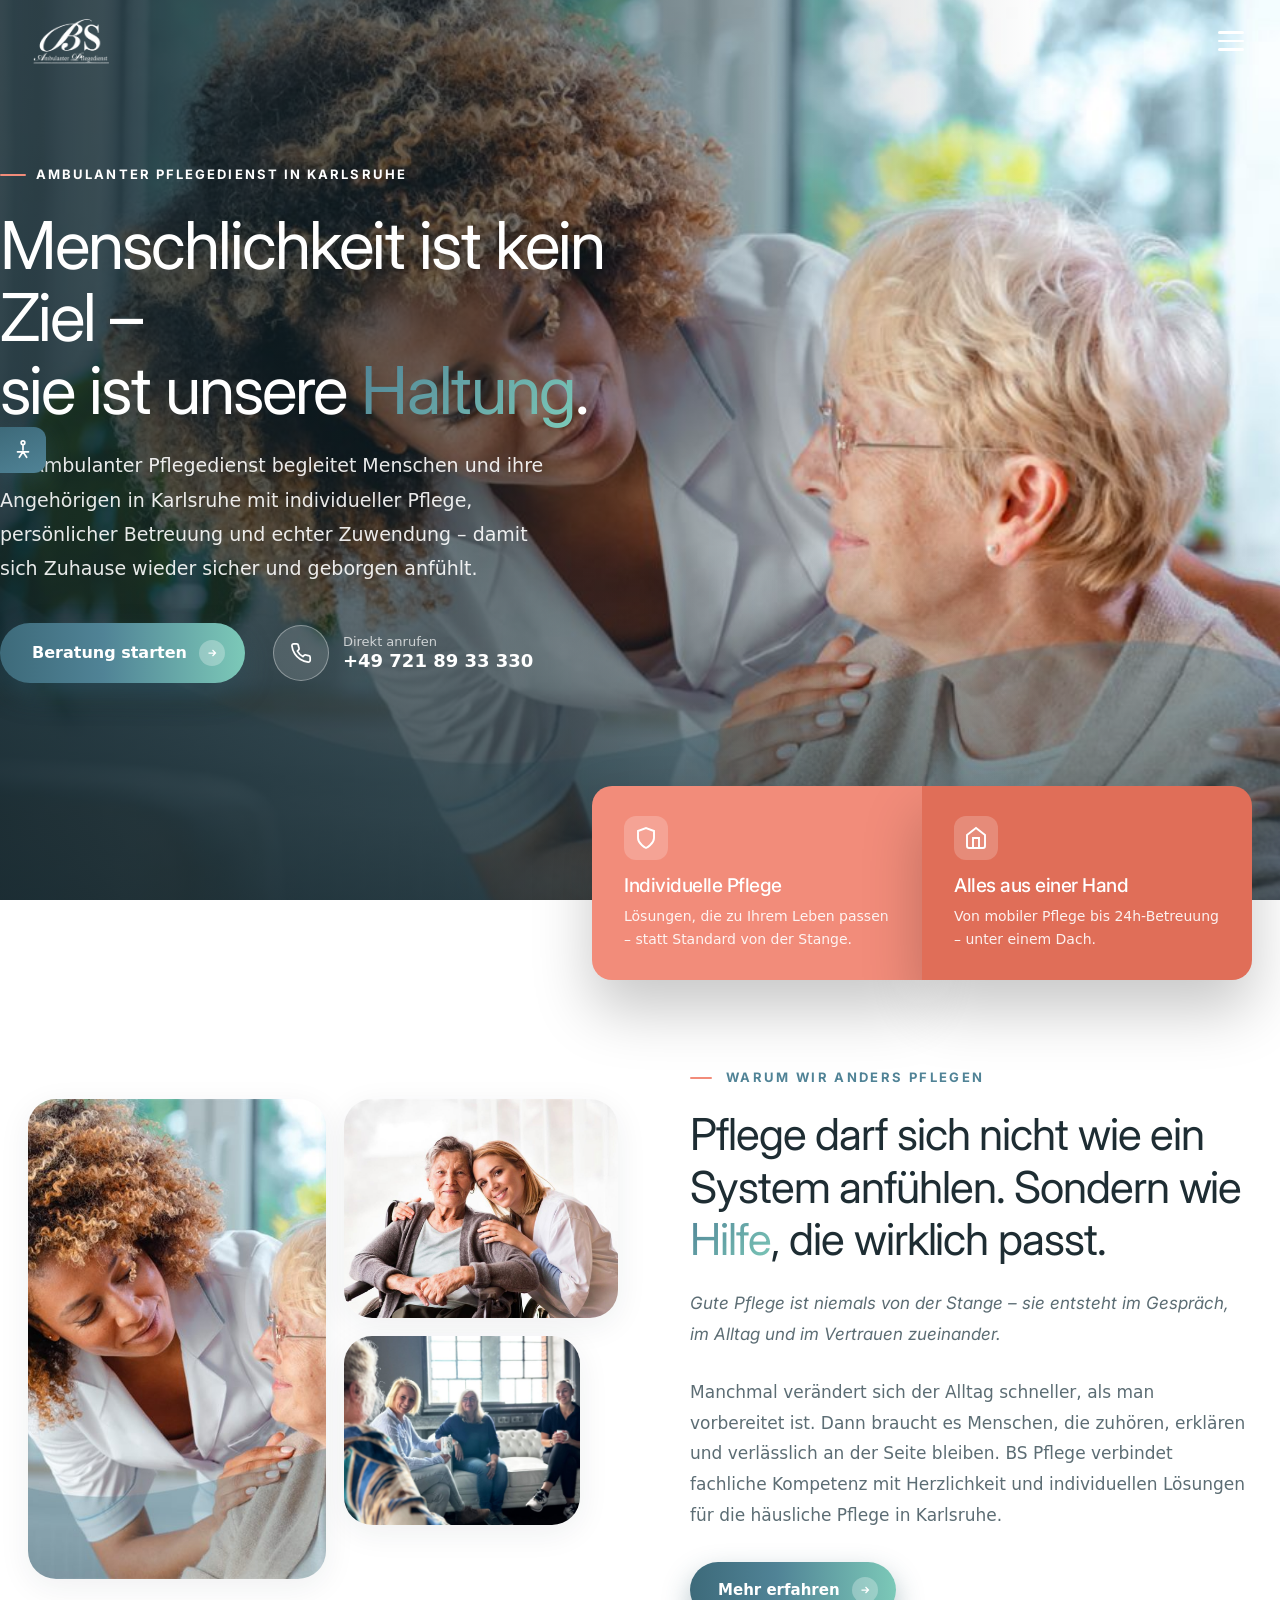
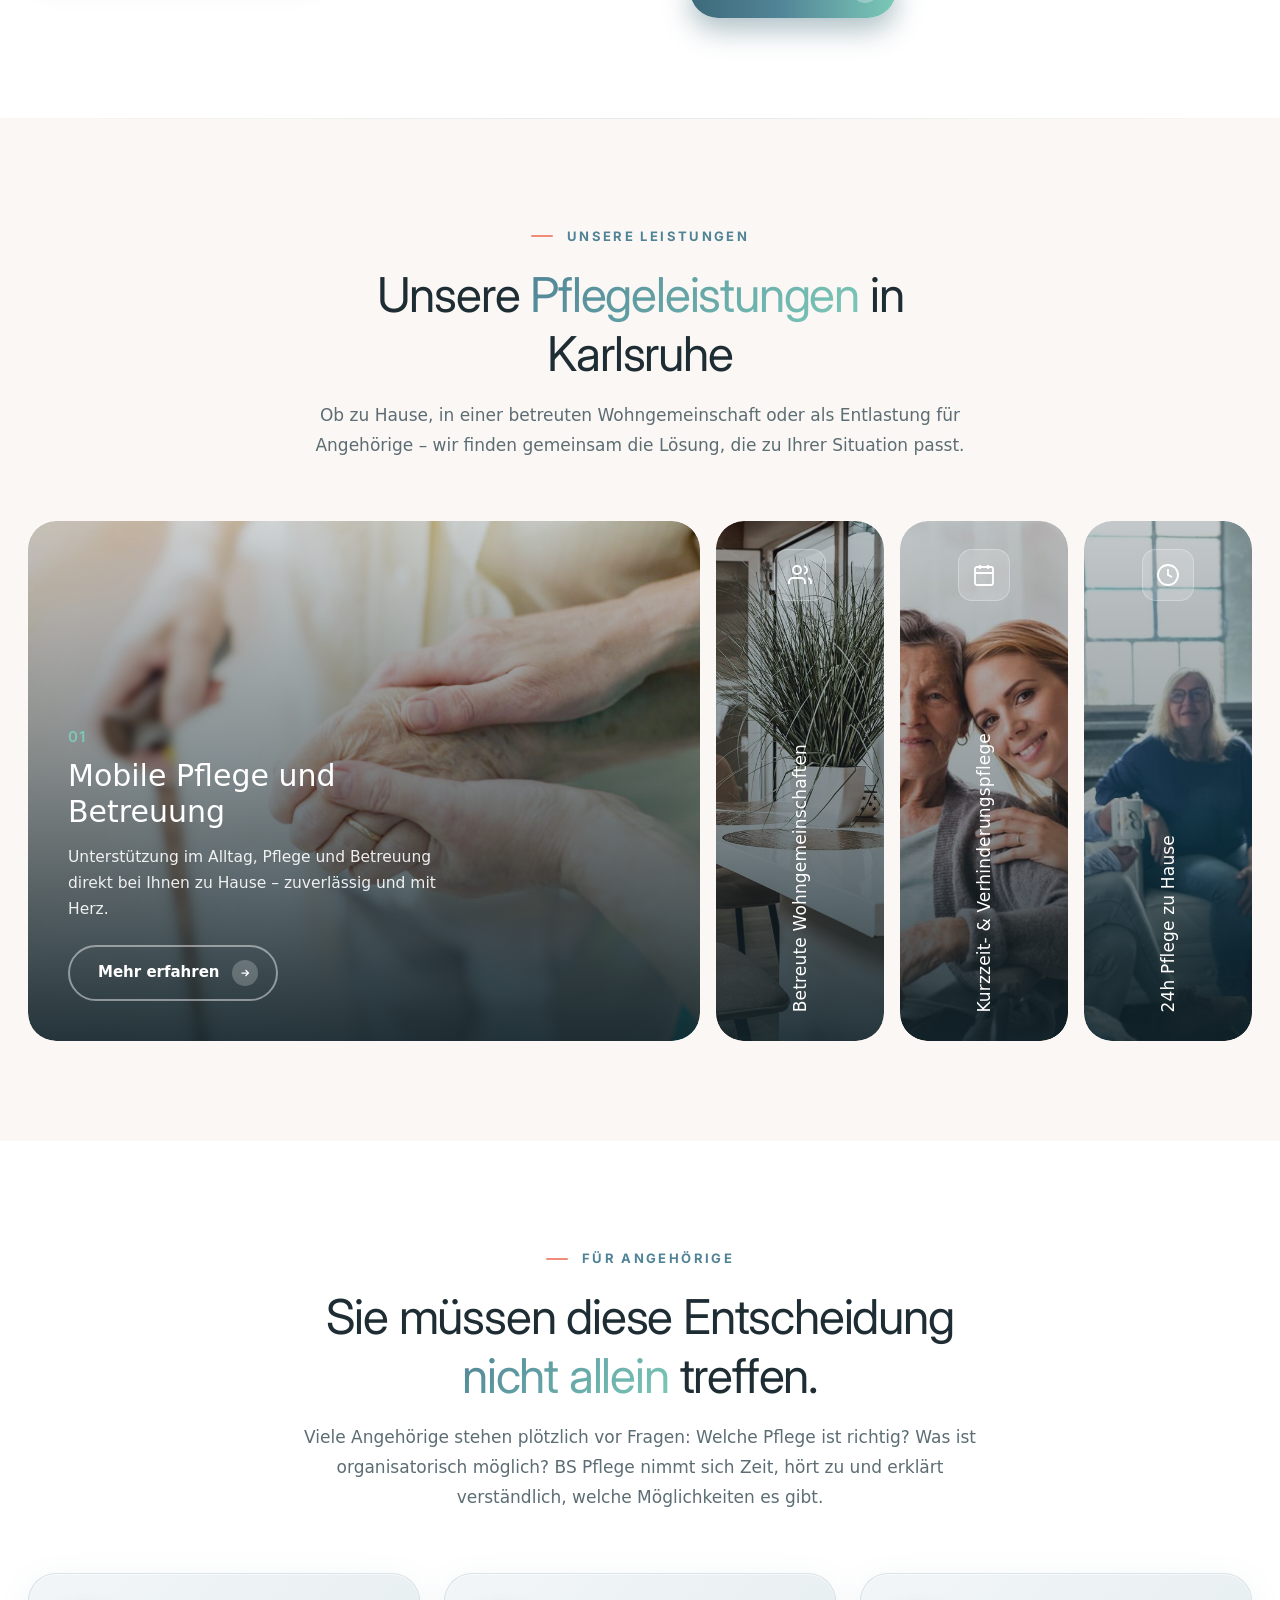
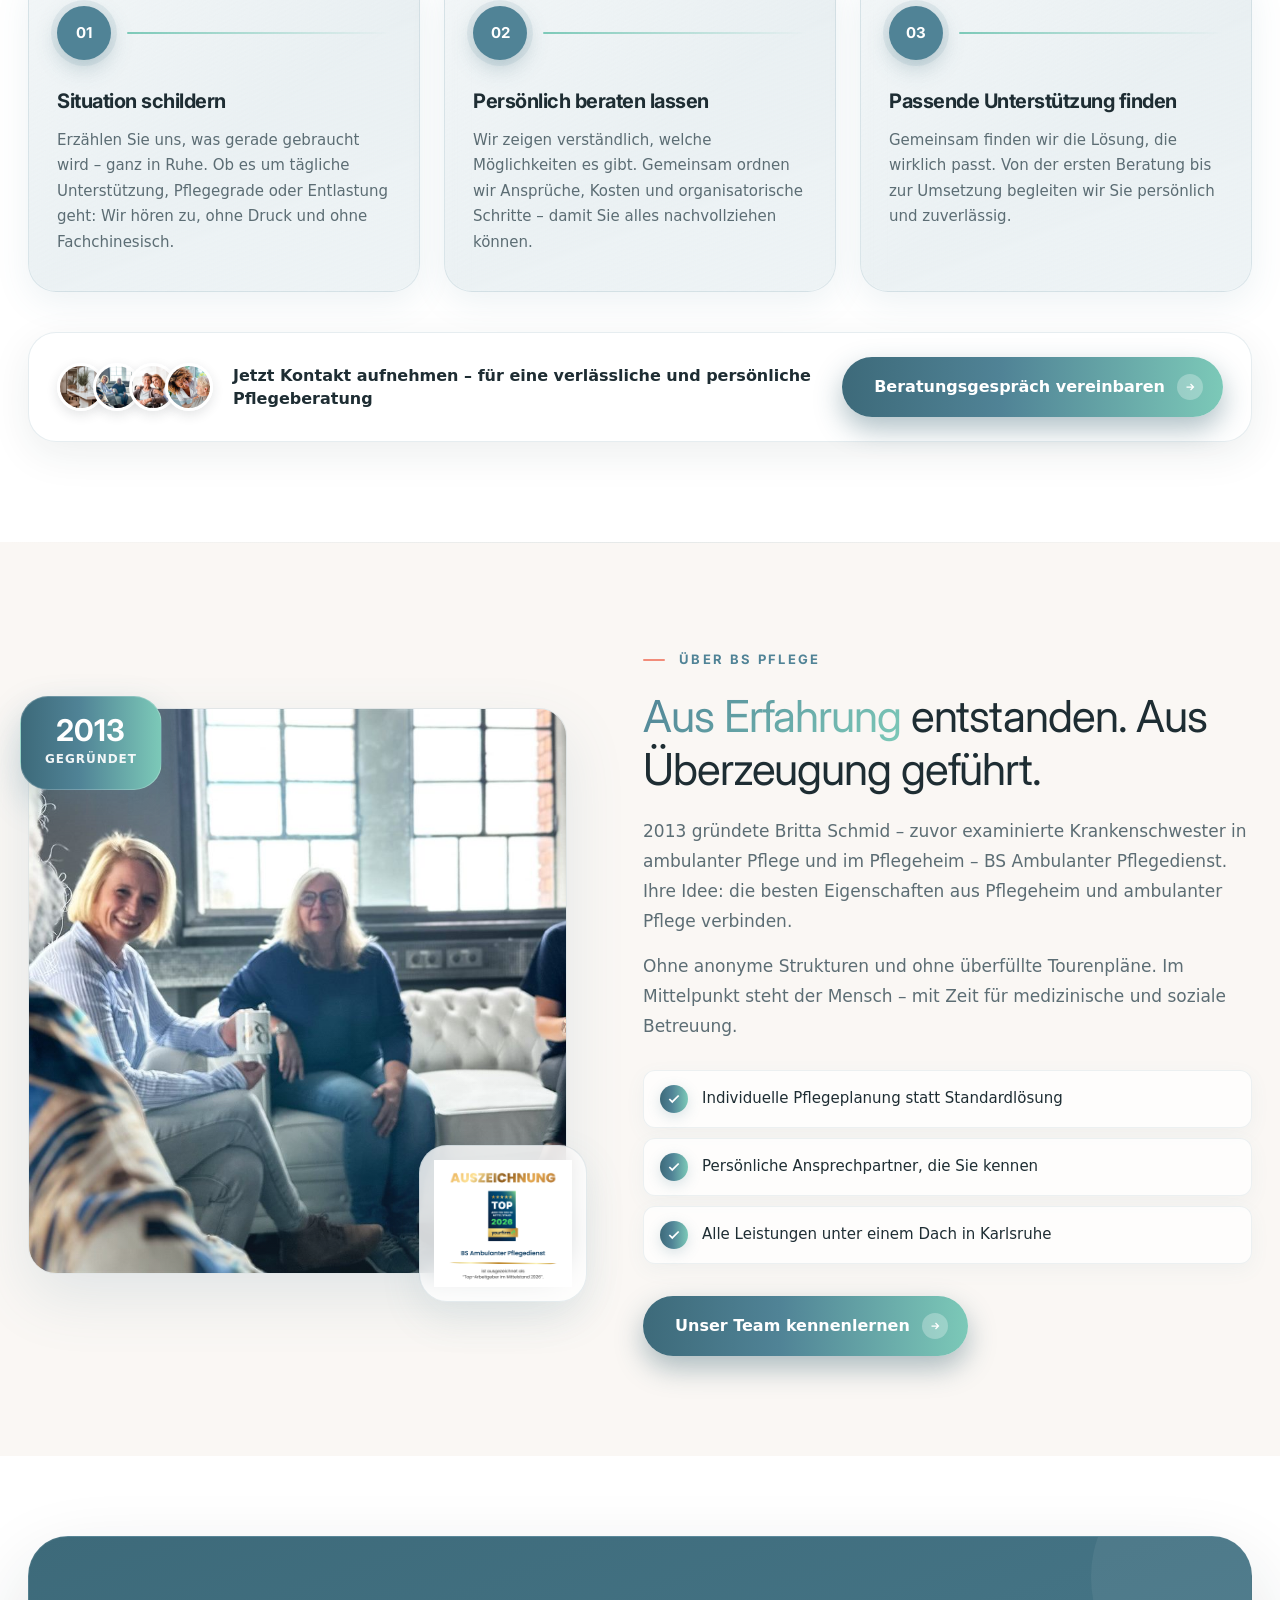
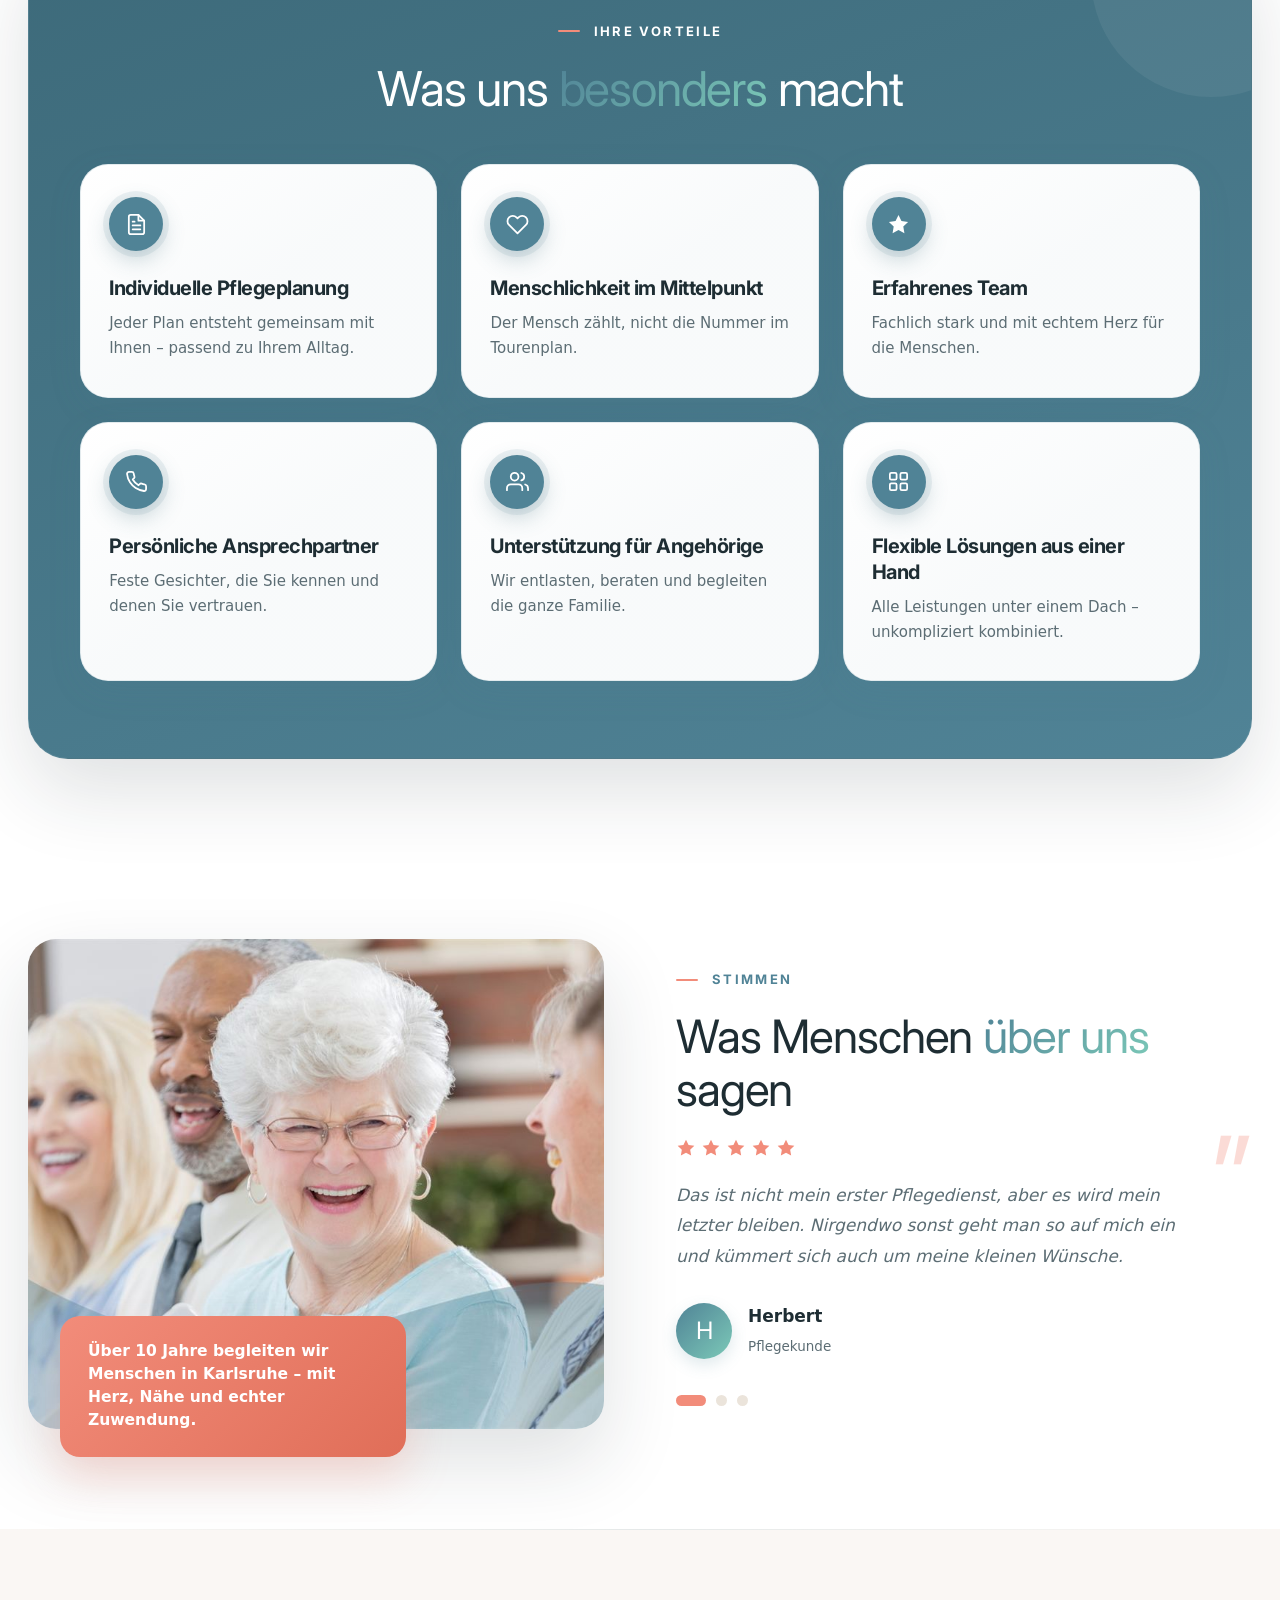
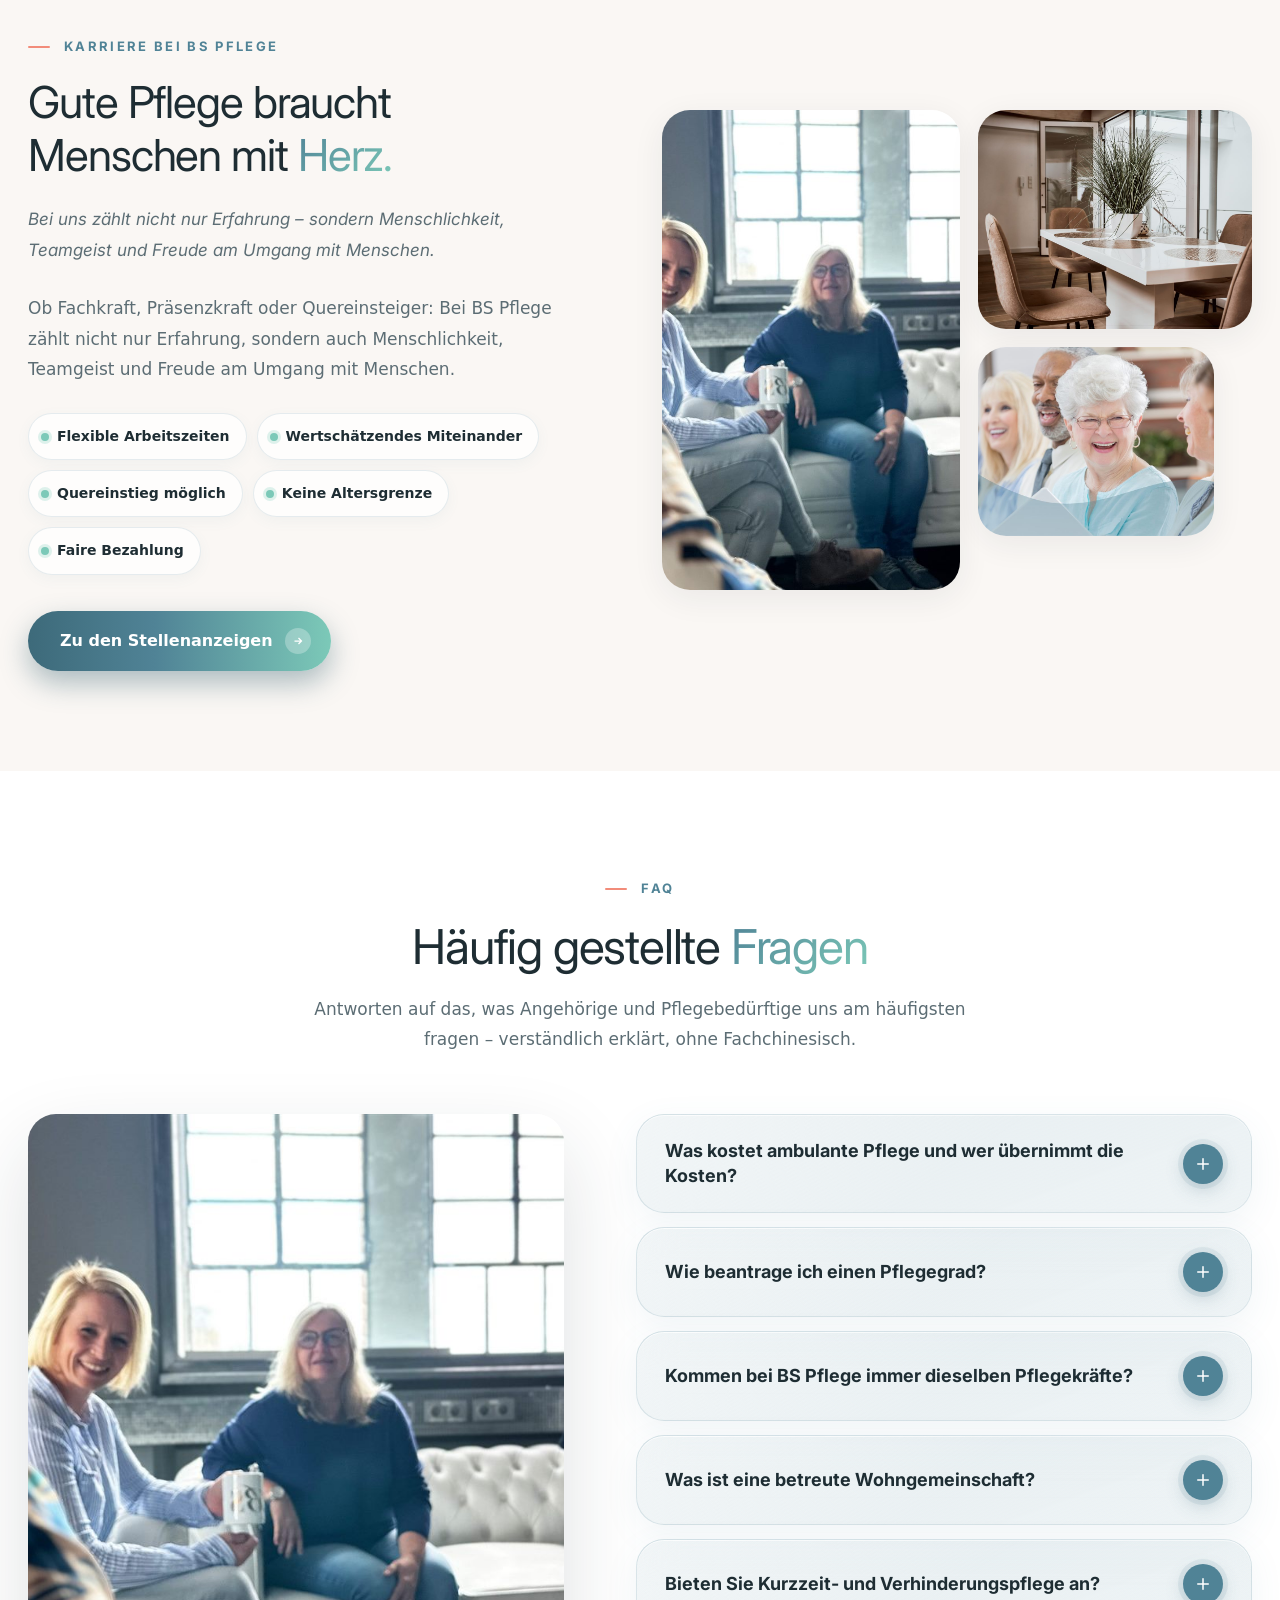
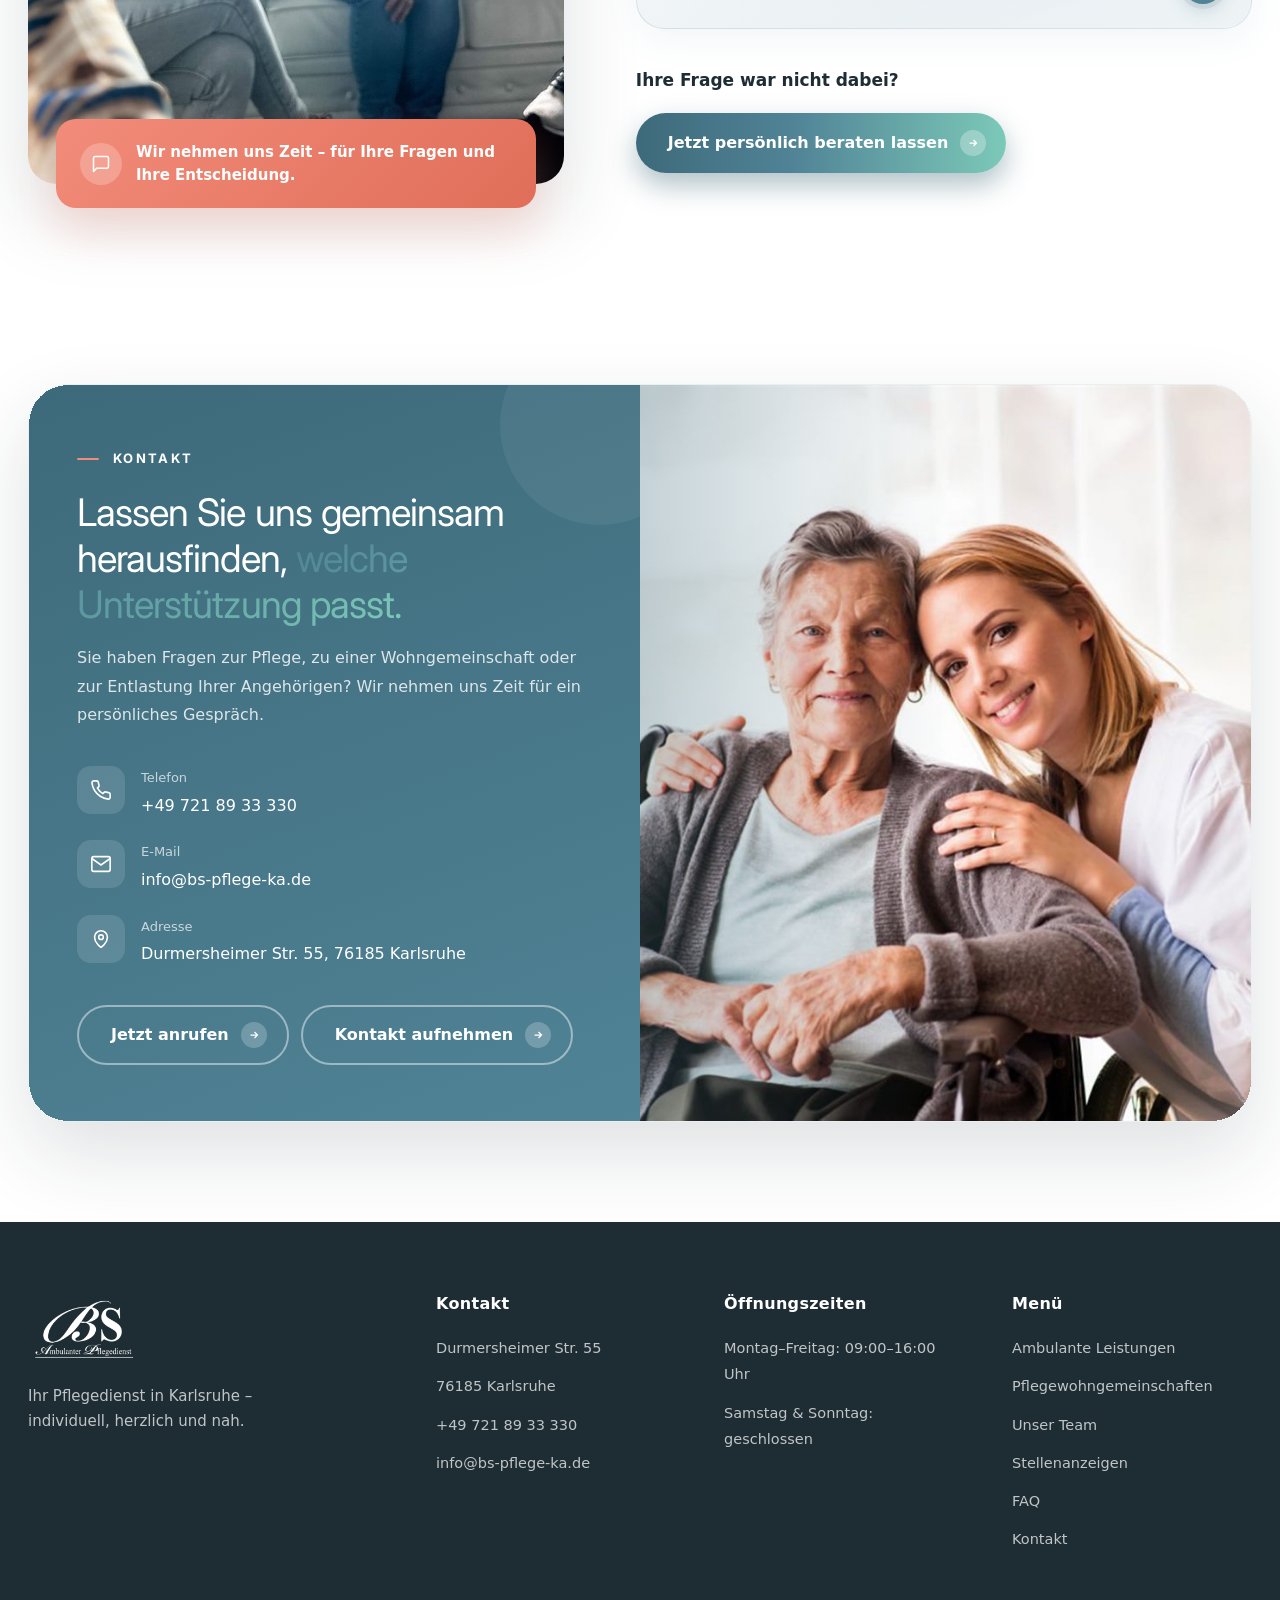
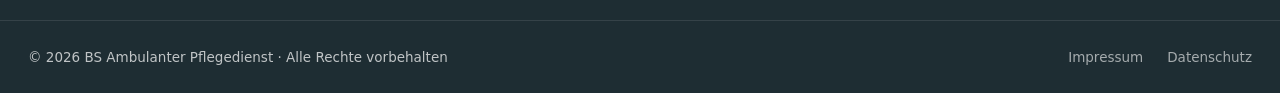
==== index.html @ c4eb0a51 "Ambulante Leistungen" ====
<!DOCTYPE html>
<html lang="de">
<head>
  <meta charset="UTF-8" />
  <meta name="viewport" content="width=device-width, initial-scale=1.0" />

  <title>Ambulanter Pflegedienst Karlsruhe | BS Pflege mit Herz</title>
  <meta name="description" content="BS Ambulanter Pflegedienst in Karlsruhe bietet individuelle Pflege, Betreuung, 24h-Pflege und betreute Wohngemeinschaften mit Herz und Erfahrung." />
  <meta name="keywords" content="Ambulanter Pflegedienst Karlsruhe, Pflege Karlsruhe, mobile Pflege Karlsruhe, häusliche Pflege Karlsruhe, 24h Pflege Karlsruhe, betreute Wohngemeinschaft Karlsruhe, Kurzzeitpflege Karlsruhe, Verhinderungspflege Karlsruhe" />
  <meta name="author" content="BS Ambulanter Pflegedienst" />
  <meta name="robots" content="index, follow" />
  <link rel="canonical" href="https://www.bs-pflege-ka.de/" />

  <meta property="og:type" content="website" />
  <meta property="og:locale" content="de_DE" />
  <meta property="og:title" content="Ambulanter Pflegedienst Karlsruhe | BS Pflege mit Herz" />
  <meta property="og:description" content="Individuelle Pflege, Betreuung, 24h-Pflege und betreute Wohngemeinschaften in Karlsruhe – mit Herz und Erfahrung." />
  <meta property="og:url" content="https://www.bs-pflege-ka.de/" />
  <meta property="og:image" content="assets/img/leistungen-hero.jpg" />
  <meta property="og:site_name" content="BS Ambulanter Pflegedienst" />

  <link rel="icon" href="assets/img/favicon.jpeg" />
  <link rel="apple-touch-icon" href="assets/img/favicon.jpeg" />

  <link rel="preconnect" href="https://fonts.googleapis.com" />
  <link rel="preconnect" href="https://fonts.gstatic.com" crossorigin />
  <link href="https://fonts.googleapis.com/css2?family=Inter:wght@400;500;600;700;800&family=Google+Sans+Flex:wght@100..900&display=swap" rel="stylesheet" />

  <link rel="stylesheet" href="assets/css/style.css?v=20260813b" />
  <noscript><style>.reveal{opacity:1!important;transform:none!important;}</style></noscript>
  <script>
  (function () {
    try {
      var s = JSON.parse(localStorage.getItem("bs-a11y") || "{}");
      var root = document.documentElement;
      var scales = { sm: 0.875, lg: 1.125, xl: 1.25 };
      if (s.font && s.font !== "normal" && scales[s.font]) {
        root.setAttribute("data-a11y-font", s.font);
        root.style.zoom = scales[s.font];
      }
      if (s.contrast) root.classList.add("a11y-contrast");
      if (s.underline) root.classList.add("a11y-underline-links");
      if (s.motion) root.classList.add("a11y-reduced-motion");
      if (s.lineHeight) root.classList.add("a11y-line-height");
    } catch (e) {}
  })();
  </script>

  <script type="application/ld+json">
  {
    "@context": "https://schema.org",
    "@type": "MedicalBusiness",
    "name": "BS Ambulanter Pflegedienst",
    "image": "https://www.bs-pflege-ka.de/assets/img/leistungen-hero.jpg",
    "url": "https://www.bs-pflege-ka.de/",
    "telephone": "+49 721 8933330",
    "email": "info@bs-pflege-ka.de",
    "description": "Ambulanter Pflegedienst in Karlsruhe: individuelle Pflege, mobile Pflege, 24h-Pflege, Kurzzeit- und Verhinderungspflege sowie ambulant betreute Wohngemeinschaften.",
    "address": {
      "@type": "PostalAddress",
      "streetAddress": "Durmersheimer Str. 55",
      "addressLocality": "Karlsruhe",
      "postalCode": "76185",
      "addressCountry": "DE"
    },
    "areaServed": "Karlsruhe",
    "openingHoursSpecification": {
      "@type": "OpeningHoursSpecification",
      "dayOfWeek": ["Monday","Tuesday","Wednesday","Thursday","Friday"],
      "opens": "09:00",
      "closes": "16:00"
    },
    "foundingDate": "2013",
    "founder": { "@type": "Person", "name": "Britta Schmid" }
  }
  </script>
  <script type="application/ld+json">
  {
    "@context": "https://schema.org",
    "@type": "FAQPage",
    "mainEntity": [
      {
        "@type": "Question",
        "name": "Was kostet ambulante Pflege und wer übernimmt die Kosten?",
        "acceptedAnswer": {
          "@type": "Answer",
          "text": "Die Kosten hängen vom Pflegegrad und den benötigten Leistungen ab. Die Pflegekasse übernimmt einen Teil der Pflegesachleistungen und Pflegegeld. Wir beraten Sie transparent, welche Leistungen für Sie in Frage kommen und welche Kosten auf Sie zukommen können."
        }
      },
      {
        "@type": "Question",
        "name": "Wie beantrage ich einen Pflegegrad?",
        "acceptedAnswer": {
          "@type": "Answer",
          "text": "Sie wenden sich an Ihre Pflegekasse und stellen einen Antrag auf Pflegegrad. Ein MDK-Gutachter bewertet den Pflegebedarf. Wir unterstützen Sie bei der Vorbereitung und erklären verständlich, welche Unterlagen sinnvoll sind."
        }
      },
      {
        "@type": "Question",
        "name": "Kommen bei BS Pflege immer dieselben Pflegekräfte?",
        "acceptedAnswer": {
          "@type": "Answer",
          "text": "Ja, Vertrauen entsteht durch Kontinuität. Deshalb setzen wir auf feste Bezugspersonen, die Sie kennenlernen und die Ihren Alltag und Ihre Wünsche kennen."
        }
      },
      {
        "@type": "Question",
        "name": "Was ist eine betreute Wohngemeinschaft?",
        "acceptedAnswer": {
          "@type": "Answer",
          "text": "In einer betreuten Wohngemeinschaft leben mehrere Menschen gemeinsam in einer Wohnung und werden individuell betreut. Es gibt Anschluss, gemeinsame Aktivitäten und trotzdem Rückzugsmöglichkeiten – eine Alternative zum Pflegeheim."
        }
      },
      {
        "@type": "Question",
        "name": "Bieten Sie Kurzzeit- und Verhinderungspflege an?",
        "acceptedAnswer": {
          "@type": "Answer",
          "text": "Ja. Kurzzeitpflege entlastet nach einem Krankenhausaufenthalt oder in Übergangssituationen. Verhinderungspflege springt ein, wenn Angehörige vorübergehend nicht pflegen können – zum Beispiel im Urlaub oder bei Krankheit."
        }
      }
    ]
  }
  </script>
</head>
<body>
  <a class="skip-link" href="#main">Zum Inhalt springen</a>

  <!-- HERO + NAVIGATION -->
  <div class="hero-shell" id="top">
    <section class="hero" aria-label="Willkommen bei BS Ambulanter Pflegedienst">
      <div class="hero__media" id="heroSlider" aria-hidden="true">
        <div class="hero__slide is-active">
          <img src="assets/img/pflege-1.jpg" alt="" width="1280" height="854" fetchpriority="high" />
        </div>
        <div class="hero__slide">
          <img src="assets/img/care-hands.jpg" alt="" width="1024" height="683" loading="lazy" />
        </div>
        <div class="hero__slide">
          <img src="assets/img/care-2.jpg" alt="" width="1024" height="683" loading="lazy" />
        </div>
        <div class="hero__slide">
          <img src="assets/img/beratung.jpg" alt="" width="1024" height="683" loading="lazy" />
        </div>
        <div class="hero__slide">
          <img src="assets/img/leistungen-hero.jpg" alt="" width="1280" height="854" loading="lazy" />
        </div>
      </div>
      <div class="hero__overlay" aria-hidden="true"></div>

      <header class="header header--overlay" id="header">
        <div class="container header__inner">
          <a class="header__logo" href="#top" aria-label="BS Ambulanter Pflegedienst – Startseite">
            <img class="header__logo-light" src="assets/img/logo-white.png" alt="BS Ambulanter Pflegedienst Karlsruhe" width="180" height="112" />
            <img class="header__logo-dark" src="assets/img/logo-dark.png" alt="" width="180" height="112" aria-hidden="true" />
          </a>
          <nav class="nav" id="nav" aria-label="Hauptnavigation">
            <button class="nav__close" id="navClose" aria-label="Menü schließen">&times;</button>
            <ul class="nav__list">
              <li><a href="index.html" class="nav__link">Startseite</a></li>
              <li><a href="ambulante-leistungen.html" class="nav__link">Ambulante Leistungen</a></li>
              <li><a href="#pflegewohngemeinschaften" class="nav__link">Pflegewohngemeinschaften</a></li>
              <li><a href="#team" class="nav__link">Unser Team</a></li>
              <li><a href="#karriere" class="nav__link">Stellenanzeigen</a></li>
              <li><a href="#faq" class="nav__link">FAQ</a></li>
              <li><a href="#kontakt" class="nav__link">Kontakt</a></li>
            </ul>
            <a href="#kontakt" class="btn btn--primary nav__cta">
              Beratung anfragen
              <span class="btn__arrow"><svg viewBox="0 0 24 24"><path d="M5 12h14M13 6l6 6-6 6"/></svg></span>
            </a>
          </nav>
          <button class="nav__toggle" id="navToggle" aria-label="Menü öffnen" aria-expanded="false">
            <span></span><span></span><span></span>
          </button>
        </div>
      </header>

      <div class="container hero__body">
        <div class="hero__content reveal">
          <span class="hero__eyebrow">Ambulanter Pflegedienst in Karlsruhe</span>
          <h1 class="hero__title">Menschlichkeit ist kein Ziel –<br />sie ist unsere <span class="headline-serif">Haltung</span>.</h1>
          <p class="hero__sub">
            BS Ambulanter Pflegedienst begleitet Menschen und ihre Angehörigen in Karlsruhe
            mit individueller Pflege, persönlicher Betreuung und echter Zuwendung –
            damit sich Zuhause wieder sicher und geborgen anfühlt.
          </p>
          <div class="hero__actions">
            <a href="#kontakt" class="btn btn--primary btn--lg">
              Beratung starten
              <span class="btn__arrow"><svg viewBox="0 0 24 24"><path d="M5 12h14M13 6l6 6-6 6"/></svg></span>
            </a>
            <a href="tel:+497218933330" class="hero__play" aria-label="Rufen Sie uns an unter +49 721 89 33 330">
              <span class="hero__play-icon">
                <svg viewBox="0 0 24 24"><path d="M22 16.92v3a2 2 0 0 1-2.18 2 19.79 19.79 0 0 1-8.63-3.07 19.5 19.5 0 0 1-6-6 19.79 19.79 0 0 1-3.07-8.67A2 2 0 0 1 4.11 2h3a2 2 0 0 1 2 1.72c.127.96.361 1.903.7 2.81a2 2 0 0 1-.45 2.11L8.09 9.91a16 16 0 0 0 6 6l1.27-1.27a2 2 0 0 1 2.11-.45c.907.339 1.85.573 2.81.7A2 2 0 0 1 22 16.92z"/></svg>
              </span>
              <span class="hero__play-text">
                <small>Direkt anrufen</small>
                <strong>+49 721 89 33 330</strong>
              </span>
            </a>
          </div>
        </div>
      </div>

    </section>

    <div class="hero__cards">
      <div class="container">
        <div class="hero__cards-inner reveal">
          <article class="hero__card">
            <span class="hero__card-icon">
              <svg viewBox="0 0 24 24"><path d="M12 22s8-4 8-10V5l-8-3-8 3v7c0 6 8 10 8 10z"/></svg>
            </span>
            <h3>Individuelle Pflege</h3>
            <p>Lösungen, die zu Ihrem Leben passen – statt Standard von der Stange.</p>
          </article>
          <article class="hero__card hero__card--alt">
            <span class="hero__card-icon">
              <svg viewBox="0 0 24 24"><path d="M3 9l9-7 9 7v11a2 2 0 0 1-2 2H5a2 2 0 0 1-2-2z"/><path d="M9 22V12h6v10"/></svg>
            </span>
            <h3>Alles aus einer Hand</h3>
            <p>Von mobiler Pflege bis 24h-Betreuung – unter einem Dach.</p>
          </article>
        </div>
      </div>
    </div>
  </div>

  <main id="main">

    <!-- INTRO -->
    <section class="intro intro--first">
      <div class="container intro__grid">
        <div class="intro__collage reveal">
          <div class="intro__collage-img intro__collage-img--tall">
            <img src="assets/img/pflege-1.jpg" alt="Herzliche Betreuung durch das Team von BS Pflege" width="1280" height="667" loading="lazy" />
          </div>
          <div class="intro__collage-stack">
            <div class="intro__collage-img intro__collage-img--top">
              <img src="assets/img/care-2.jpg" alt="Pflegekraft begleitet Seniorin liebevoll im Alltag" width="1024" height="683" loading="lazy" />
            </div>
            <div class="intro__collage-img intro__collage-img--bottom">
              <img src="assets/img/beratung.jpg" alt="Persönliche Beratungsgespräche bei BS Pflege" width="1024" height="683" loading="lazy" />
            </div>
          </div>
        </div>

        <div class="intro__text reveal">
          <span class="section-label">Warum wir anders pflegen</span>
          <h2>Pflege darf sich nicht wie ein System anfühlen. Sondern wie <span class="headline-serif">Hilfe</span>, die wirklich passt.</h2>
          <p class="intro__lead">Gute Pflege ist niemals von der Stange – sie entsteht im Gespräch, im Alltag und im Vertrauen zueinander.</p>
          <p>
            Manchmal verändert sich der Alltag schneller, als man vorbereitet ist. Dann braucht es
            Menschen, die zuhören, erklären und verlässlich an der Seite bleiben. BS Pflege verbindet
            fachliche Kompetenz mit Herzlichkeit und individuellen Lösungen für die häusliche Pflege in Karlsruhe.
          </p>
          <a href="ambulante-leistungen.html" class="btn btn--primary">
            Mehr erfahren
            <span class="btn__arrow"><svg viewBox="0 0 24 24"><path d="M5 12h14M13 6l6 6-6 6"/></svg></span>
          </a>
        </div>
      </div>
    </section>

    <!-- LEISTUNGEN -->
    <section class="services" id="ambulante-leistungen">
      <div class="container">
        <div class="section-head reveal">
          <span class="section-label">Unsere Leistungen</span>
          <h2>Unsere <span class="headline-serif">Pflegeleistungen</span> in Karlsruhe</h2>
          <p class="section-head__sub">
            Ob zu Hause, in einer betreuten Wohngemeinschaft oder als Entlastung für Angehörige –
            wir finden gemeinsam die Lösung, die zu Ihrer Situation passt.
          </p>
        </div>
        <div class="services__accordion reveal" role="tablist" aria-label="Unsere Pflegeleistungen">
          <article class="acc-panel is-open">
            <button class="acc-panel__trigger" type="button" aria-expanded="true">
              <img class="acc-panel__img" src="assets/img/care-hands.jpg" alt="Mobile Pflege und Betreuung zu Hause in Karlsruhe" width="1024" height="683" loading="lazy" />
              <span class="acc-panel__overlay" aria-hidden="true"></span>
              <span class="acc-panel__label">
                <span class="acc-panel__icon"><svg viewBox="0 0 24 24"><path d="M3 9l9-7 9 7v11a2 2 0 0 1-2 2H5a2 2 0 0 1-2-2z"/></svg></span>
                <span class="acc-panel__title">Mobile Pflege und Betreuung</span>
              </span>
              <span class="acc-panel__content">
                <span class="acc-panel__num">01</span>
                <span class="acc-panel__heading">Mobile Pflege und Betreuung</span>
                <span class="acc-panel__text">Unterstützung im Alltag, Pflege und Betreuung direkt bei Ihnen zu Hause – zuverlässig und mit Herz.</span>
                <span class="acc-panel__link btn btn--primary">
                  Mehr erfahren
                  <span class="btn__arrow"><svg viewBox="0 0 24 24"><path d="M5 12h14M13 6l6 6-6 6"/></svg></span>
                </span>
              </span>
            </button>
          </article>

          <article class="acc-panel" id="pflegewohngemeinschaften">
            <button class="acc-panel__trigger" type="button" aria-expanded="false">
              <img class="acc-panel__img" src="assets/img/team.jpg" alt="Ambulant betreute Wohngemeinschaft mit gemütlichem Wohnbereich" width="1024" height="683" loading="lazy" />
              <span class="acc-panel__overlay" aria-hidden="true"></span>
              <span class="acc-panel__label">
                <span class="acc-panel__icon"><svg viewBox="0 0 24 24"><path d="M17 21v-2a4 4 0 0 0-4-4H5a4 4 0 0 0-4 4v2"/><circle cx="9" cy="7" r="4"/><path d="M23 21v-2a4 4 0 0 0-3-3.87M16 3.13a4 4 0 0 1 0 7.75"/></svg></span>
                <span class="acc-panel__title">Betreute Wohngemeinschaften</span>
              </span>
              <span class="acc-panel__content">
                <span class="acc-panel__num">02</span>
                <span class="acc-panel__heading">Ambulant betreute Wohngemeinschaften</span>
                <span class="acc-panel__text">Ein liebevolles Zuhause in kleiner Gemeinschaft mit Betreuung, Sicherheit und Nähe.</span>
                <span class="acc-panel__link btn btn--primary">
                  Mehr erfahren
                  <span class="btn__arrow"><svg viewBox="0 0 24 24"><path d="M5 12h14M13 6l6 6-6 6"/></svg></span>
                </span>
              </span>
            </button>
          </article>

          <article class="acc-panel">
            <button class="acc-panel__trigger" type="button" aria-expanded="false">
              <img class="acc-panel__img" src="assets/img/care-2.jpg" alt="Kurzzeitpflege und Verhinderungspflege zur Entlastung von Angehörigen" width="1024" height="683" loading="lazy" />
              <span class="acc-panel__overlay" aria-hidden="true"></span>
              <span class="acc-panel__label">
                <span class="acc-panel__icon"><svg viewBox="0 0 24 24"><rect x="3" y="4" width="18" height="18" rx="2"/><path d="M16 2v4M8 2v4M3 10h18"/></svg></span>
                <span class="acc-panel__title">Kurzzeit- &amp; Verhinderungspflege</span>
              </span>
              <span class="acc-panel__content">
                <span class="acc-panel__num">03</span>
                <span class="acc-panel__heading">Kurzzeitpflege &amp; Verhinderungspflege</span>
                <span class="acc-panel__text">Entlastung, wenn Angehörige pausieren müssen oder vorübergehend Unterstützung gebraucht wird.</span>
                <span class="acc-panel__link btn btn--primary">
                  Mehr erfahren
                  <span class="btn__arrow"><svg viewBox="0 0 24 24"><path d="M5 12h14M13 6l6 6-6 6"/></svg></span>
                </span>
              </span>
            </button>
          </article>

          <article class="acc-panel">
            <button class="acc-panel__trigger" type="button" aria-expanded="false">
              <img class="acc-panel__img" src="assets/img/beratung.jpg" alt="24h Pflege in der eigenen Häuslichkeit in Karlsruhe" width="1024" height="683" loading="lazy" />
              <span class="acc-panel__overlay" aria-hidden="true"></span>
              <span class="acc-panel__label">
                <span class="acc-panel__icon"><svg viewBox="0 0 24 24"><circle cx="12" cy="12" r="10"/><path d="M12 6v6l4 2"/></svg></span>
                <span class="acc-panel__title">24h Pflege zu Hause</span>
              </span>
              <span class="acc-panel__content">
                <span class="acc-panel__num">04</span>
                <span class="acc-panel__heading">24h Pflege in der eigenen Häuslichkeit</span>
                <span class="acc-panel__text">Rund um die Uhr begleitet bleiben – in der vertrauten Umgebung des eigenen Zuhauses.</span>
                <span class="acc-panel__link btn btn--primary">
                  Mehr erfahren
                  <span class="btn__arrow"><svg viewBox="0 0 24 24"><path d="M5 12h14M13 6l6 6-6 6"/></svg></span>
                </span>
              </span>
            </button>
          </article>
        </div>
      </div>
    </section>

    <!-- ANGEHÖRIGE -->
    <section class="relatives">
      <div class="container">
        <header class="section-head reveal">
          <span class="section-label">Für Angehörige</span>
          <h2>Sie müssen diese Entscheidung <span class="headline-serif">nicht allein</span> treffen.</h2>
          <p class="section-head__sub">
            Viele Angehörige stehen plötzlich vor Fragen: Welche Pflege ist richtig? Was ist
            organisatorisch möglich? BS Pflege nimmt sich Zeit, hört zu und erklärt verständlich,
            welche Möglichkeiten es gibt.
          </p>
        </header>

        <div class="process reveal">
          <article class="process__card">
            <div class="process__top">
              <span class="process__num">01</span>
              <span class="process__line" aria-hidden="true"></span>
            </div>
            <h3>Situation schildern</h3>
            <p>
              Erzählen Sie uns, was gerade gebraucht wird – ganz in Ruhe. Ob es um tägliche
              Unterstützung, Pflegegrade oder Entlastung geht: Wir hören zu, ohne Druck und
              ohne Fachchinesisch.
            </p>
          </article>
          <article class="process__card">
            <div class="process__top">
              <span class="process__num">02</span>
              <span class="process__line" aria-hidden="true"></span>
            </div>
            <h3>Persönlich beraten lassen</h3>
            <p>
              Wir zeigen verständlich, welche Möglichkeiten es gibt. Gemeinsam ordnen wir
              Ansprüche, Kosten und organisatorische Schritte – damit Sie alles nachvollziehen
              können.
            </p>
          </article>
          <article class="process__card">
            <div class="process__top">
              <span class="process__num">03</span>
              <span class="process__line" aria-hidden="true"></span>
            </div>
            <h3>Passende Unterstützung finden</h3>
            <p>
              Gemeinsam finden wir die Lösung, die wirklich passt. Von der ersten Beratung bis
              zur Umsetzung begleiten wir Sie persönlich und zuverlässig.
            </p>
          </article>
        </div>

        <div class="relatives__cta reveal">
          <div class="relatives__avatars" aria-hidden="true">
            <img src="assets/img/team.jpg" alt="" width="80" height="80" loading="lazy" />
            <img src="assets/img/beratung.jpg" alt="" width="80" height="80" loading="lazy" />
            <img src="assets/img/care-2.jpg" alt="" width="80" height="80" loading="lazy" />
            <img src="assets/img/pflege-1.jpg" alt="" width="80" height="80" loading="lazy" />
          </div>
          <p class="relatives__cta-text">
            Jetzt Kontakt aufnehmen – für eine verlässliche und persönliche Pflegeberatung
          </p>
          <a href="#kontakt" class="btn btn--primary btn--lg relatives__cta-btn">
            Beratungsgespräch vereinbaren
            <span class="btn__arrow"><svg viewBox="0 0 24 24"><path d="M5 12h14M13 6l6 6-6 6"/></svg></span>
          </a>
        </div>
      </div>
    </section>

    <!-- ÜBER BS -->
    <section class="about" id="team">
      <div class="container about__grid">
        <div class="about__visual reveal">
          <div class="about__img-wrap">
            <img src="assets/img/beratung.jpg" alt="Team von BS Ambulanter Pflegedienst in persönlichem Gespräch" width="1280" height="853" loading="lazy" />
          </div>
          <div class="about__since">
            <strong>2013</strong>
            <span>gegründet</span>
          </div>
          <div class="about__award">
            <img src="assets/img/auszeichnung.png" alt="Top-Arbeitgeber im Mittelstand 2026" width="180" height="165" loading="lazy" />
          </div>
        </div>
        <div class="about__text reveal">
          <span class="section-label">Über BS Pflege</span>
          <h2><span class="headline-serif">Aus Erfahrung</span> entstanden. Aus Überzeugung geführt.</h2>
          <p>
            2013 gründete Britta Schmid – zuvor examinierte Krankenschwester in ambulanter Pflege
            und im Pflegeheim – BS Ambulanter Pflegedienst. Ihre Idee: die besten Eigenschaften aus
            Pflegeheim und ambulanter Pflege verbinden.
          </p>
          <p>
            Ohne anonyme Strukturen und ohne überfüllte Tourenpläne. Im Mittelpunkt steht der Mensch –
            mit Zeit für medizinische und soziale Betreuung.
          </p>
          <div class="about__checks">
            <div class="about__check">
              <span class="about__check-icon"><svg viewBox="0 0 24 24"><path d="M20 6L9 17l-5-5"/></svg></span>
              Individuelle Pflegeplanung statt Standardlösung
            </div>
            <div class="about__check">
              <span class="about__check-icon"><svg viewBox="0 0 24 24"><path d="M20 6L9 17l-5-5"/></svg></span>
              Persönliche Ansprechpartner, die Sie kennen
            </div>
            <div class="about__check">
              <span class="about__check-icon"><svg viewBox="0 0 24 24"><path d="M20 6L9 17l-5-5"/></svg></span>
              Alle Leistungen unter einem Dach in Karlsruhe
            </div>
          </div>
          <a href="#karriere" class="btn btn--primary btn--lg">
            Unser Team kennenlernen
            <span class="btn__arrow"><svg viewBox="0 0 24 24"><path d="M5 12h14M13 6l6 6-6 6"/></svg></span>
          </a>
        </div>
      </div>
    </section>

    <!-- WARUM BS -->
    <section class="why">
      <div class="container">
        <div class="why__panel">
          <div class="section-head reveal">
            <span class="section-label">Ihre Vorteile</span>
            <h2>Was uns <span class="headline-serif">besonders</span> macht</h2>
          </div>
          <div class="why__grid reveal">
          <article class="why-card">
            <span class="card-icon" aria-hidden="true"><svg viewBox="0 0 24 24"><path d="M14 2H6a2 2 0 0 0-2 2v16a2 2 0 0 0 2 2h12a2 2 0 0 0 2-2V8z"/><path d="M14 2v6h6M16 13H8M16 17H8M10 9H8"/></svg></span>
            <h3>Individuelle Pflegeplanung</h3>
            <p>Jeder Plan entsteht gemeinsam mit Ihnen – passend zu Ihrem Alltag.</p>
          </article>
          <article class="why-card">
            <span class="card-icon" aria-hidden="true"><svg viewBox="0 0 24 24"><path d="M20.84 4.61a5.5 5.5 0 0 0-7.78 0L12 5.67l-1.06-1.06a5.5 5.5 0 0 0-7.78 7.78l1.06 1.06L12 21.23l7.78-7.78 1.06-1.06a5.5 5.5 0 0 0 0-7.78z"/></svg></span>
            <h3>Menschlichkeit im Mittelpunkt</h3>
            <p>Der Mensch zählt, nicht die Nummer im Tourenplan.</p>
          </article>
          <article class="why-card">
            <span class="card-icon" aria-hidden="true"><svg viewBox="0 0 24 24"><polygon points="12 2 15.09 8.26 22 9.27 17 14.14 18.18 21.02 12 17.77 5.82 21.02 7 14.14 2 9.27 8.91 8.26 12 2"/></svg></span>
            <h3>Erfahrenes Team</h3>
            <p>Fachlich stark und mit echtem Herz für die Menschen.</p>
          </article>
          <article class="why-card">
            <span class="card-icon" aria-hidden="true"><svg viewBox="0 0 24 24"><path d="M22 16.92v3a2 2 0 0 1-2.18 2 19.79 19.79 0 0 1-8.63-3.07 19.5 19.5 0 0 1-6-6 19.79 19.79 0 0 1-3.07-8.67A2 2 0 0 1 4.11 2h3a2 2 0 0 1 2 1.72c.127.96.361 1.903.7 2.81a2 2 0 0 1-.45 2.11L8.09 9.91a16 16 0 0 0 6 6l1.27-1.27a2 2 0 0 1 2.11-.45c.907.339 1.85.573 2.81.7A2 2 0 0 1 22 16.92z"/></svg></span>
            <h3>Persönliche Ansprechpartner</h3>
            <p>Feste Gesichter, die Sie kennen und denen Sie vertrauen.</p>
          </article>
          <article class="why-card">
            <span class="card-icon" aria-hidden="true"><svg viewBox="0 0 24 24"><path d="M17 21v-2a4 4 0 0 0-4-4H5a4 4 0 0 0-4 4v2"/><circle cx="9" cy="7" r="4"/><path d="M23 21v-2a4 4 0 0 0-3-3.87M16 3.13a4 4 0 0 1 0 7.75"/></svg></span>
            <h3>Unterstützung für Angehörige</h3>
            <p>Wir entlasten, beraten und begleiten die ganze Familie.</p>
          </article>
          <article class="why-card">
            <span class="card-icon" aria-hidden="true"><svg viewBox="0 0 24 24"><rect x="3" y="3" width="7" height="7" rx="1.5"/><rect x="14" y="3" width="7" height="7" rx="1.5"/><rect x="14" y="14" width="7" height="7" rx="1.5"/><rect x="3" y="14" width="7" height="7" rx="1.5"/></svg></span>
            <h3>Flexible Lösungen aus einer Hand</h3>
            <p>Alle Leistungen unter einem Dach – unkompliziert kombiniert.</p>
          </article>
        </div>
        </div>
      </div>
    </section>

    <!-- TESTIMONIALS -->
    <section class="testimonials">
      <div class="container testimonials__wrap">
        <div class="testimonials__media reveal">
          <div class="testimonials__img">
            <img src="assets/img/seniorensingen.jpg" alt="Zufriedene Bewohnerinnen und Bewohner bei BS Ambulanter Pflegedienst" width="1024" height="768" loading="lazy" />
          </div>
          <div class="testimonials__badge">
            Über 10 Jahre begleiten wir Menschen in Karlsruhe – mit Herz, Nähe und echter Zuwendung.
          </div>
        </div>

        <div class="testimonials__panel reveal">
          <span class="section-label">Stimmen</span>
          <h2>Was Menschen <span class="headline-serif">über uns</span> sagen</h2>

          <div class="testi-slider" id="testiSlider">
            <span class="testi-slider__mark" aria-hidden="true">&#8221;</span>

            <div class="testi-slide is-active">
              <div class="testi-slide__stars" aria-label="5 von 5 Sternen">
                <svg viewBox="0 0 24 24"><polygon points="12 2 15.09 8.26 22 9.27 17 14.14 18.18 21.02 12 17.77 5.82 21.02 7 14.14 2 9.27 8.91 8.26 12 2"/></svg>
                <svg viewBox="0 0 24 24"><polygon points="12 2 15.09 8.26 22 9.27 17 14.14 18.18 21.02 12 17.77 5.82 21.02 7 14.14 2 9.27 8.91 8.26 12 2"/></svg>
                <svg viewBox="0 0 24 24"><polygon points="12 2 15.09 8.26 22 9.27 17 14.14 18.18 21.02 12 17.77 5.82 21.02 7 14.14 2 9.27 8.91 8.26 12 2"/></svg>
                <svg viewBox="0 0 24 24"><polygon points="12 2 15.09 8.26 22 9.27 17 14.14 18.18 21.02 12 17.77 5.82 21.02 7 14.14 2 9.27 8.91 8.26 12 2"/></svg>
                <svg viewBox="0 0 24 24"><polygon points="12 2 15.09 8.26 22 9.27 17 14.14 18.18 21.02 12 17.77 5.82 21.02 7 14.14 2 9.27 8.91 8.26 12 2"/></svg>
              </div>
              <blockquote class="testi-slide__quote">Das ist nicht mein erster Pflegedienst, aber es wird mein letzter bleiben. Nirgendwo sonst geht man so auf mich ein und kümmert sich auch um meine kleinen Wünsche.</blockquote>
              <div class="testi-slide__author">
                <span class="testi-slide__avatar">H</span>
                <span class="testi-slide__meta"><strong>Herbert</strong><small>Pflegekunde</small></span>
              </div>
            </div>

            <div class="testi-slide">
              <div class="testi-slide__stars" aria-label="5 von 5 Sternen">
                <svg viewBox="0 0 24 24"><polygon points="12 2 15.09 8.26 22 9.27 17 14.14 18.18 21.02 12 17.77 5.82 21.02 7 14.14 2 9.27 8.91 8.26 12 2"/></svg>
                <svg viewBox="0 0 24 24"><polygon points="12 2 15.09 8.26 22 9.27 17 14.14 18.18 21.02 12 17.77 5.82 21.02 7 14.14 2 9.27 8.91 8.26 12 2"/></svg>
                <svg viewBox="0 0 24 24"><polygon points="12 2 15.09 8.26 22 9.27 17 14.14 18.18 21.02 12 17.77 5.82 21.02 7 14.14 2 9.27 8.91 8.26 12 2"/></svg>
                <svg viewBox="0 0 24 24"><polygon points="12 2 15.09 8.26 22 9.27 17 14.14 18.18 21.02 12 17.77 5.82 21.02 7 14.14 2 9.27 8.91 8.26 12 2"/></svg>
                <svg viewBox="0 0 24 24"><polygon points="12 2 15.09 8.26 22 9.27 17 14.14 18.18 21.02 12 17.77 5.82 21.02 7 14.14 2 9.27 8.91 8.26 12 2"/></svg>
              </div>
              <blockquote class="testi-slide__quote">Ich hatte lange nicht das Gefühl, irgendwo dazuzugehören – aber hier habe ich Anschluss und ein echtes Zuhause gefunden.</blockquote>
              <div class="testi-slide__author">
                <span class="testi-slide__avatar">J</span>
                <span class="testi-slide__meta"><strong>Jason</strong><small>Bewohner WG an der B36</small></span>
              </div>
            </div>

            <div class="testi-slide">
              <div class="testi-slide__stars" aria-label="5 von 5 Sternen">
                <svg viewBox="0 0 24 24"><polygon points="12 2 15.09 8.26 22 9.27 17 14.14 18.18 21.02 12 17.77 5.82 21.02 7 14.14 2 9.27 8.91 8.26 12 2"/></svg>
                <svg viewBox="0 0 24 24"><polygon points="12 2 15.09 8.26 22 9.27 17 14.14 18.18 21.02 12 17.77 5.82 21.02 7 14.14 2 9.27 8.91 8.26 12 2"/></svg>
                <svg viewBox="0 0 24 24"><polygon points="12 2 15.09 8.26 22 9.27 17 14.14 18.18 21.02 12 17.77 5.82 21.02 7 14.14 2 9.27 8.91 8.26 12 2"/></svg>
                <svg viewBox="0 0 24 24"><polygon points="12 2 15.09 8.26 22 9.27 17 14.14 18.18 21.02 12 17.77 5.82 21.02 7 14.14 2 9.27 8.91 8.26 12 2"/></svg>
                <svg viewBox="0 0 24 24"><polygon points="12 2 15.09 8.26 22 9.27 17 14.14 18.18 21.02 12 17.77 5.82 21.02 7 14.14 2 9.27 8.91 8.26 12 2"/></svg>
              </div>
              <blockquote class="testi-slide__quote">In der kleinen Wohngemeinschaft bin ich jetzt zufrieden – ich kenne alle mit Namen und habe sogar schon neue Freunde gefunden.</blockquote>
              <div class="testi-slide__author">
                <span class="testi-slide__avatar">G</span>
                <span class="testi-slide__meta"><strong>Gabriele</strong><small>Bewohnerin WG Gerwigstraße</small></span>
              </div>
            </div>

            <div class="testi-slider__nav">
              <button class="testi-slider__dot is-active" type="button" aria-label="Stimme 1"></button>
              <button class="testi-slider__dot" type="button" aria-label="Stimme 2"></button>
              <button class="testi-slider__dot" type="button" aria-label="Stimme 3"></button>
            </div>
          </div>
        </div>
      </div>
    </section>

    <!-- KARRIERE -->
    <section class="career" id="karriere">
      <div class="container career__grid">
        <div class="career__text reveal">
          <span class="section-label">Karriere bei BS Pflege</span>
          <h2>Gute Pflege braucht Menschen mit <span class="headline-serif">Herz.</span></h2>
          <p class="intro__lead">
            Bei uns zählt nicht nur Erfahrung – sondern Menschlichkeit, Teamgeist und Freude am Umgang mit Menschen.
          </p>
          <p>
            Ob Fachkraft, Präsenzkraft oder Quereinsteiger: Bei BS Pflege zählt nicht nur Erfahrung,
            sondern auch Menschlichkeit, Teamgeist und Freude am Umgang mit Menschen.
          </p>
          <ul class="career__tags">
            <li>Flexible Arbeitszeiten</li>
            <li>Wertschätzendes Miteinander</li>
            <li>Quereinstieg möglich</li>
            <li>Keine Altersgrenze</li>
            <li>Faire Bezahlung</li>
          </ul>
          <a href="#kontakt" class="btn btn--primary btn--lg">
            Zu den Stellenanzeigen
            <span class="btn__arrow"><svg viewBox="0 0 24 24"><path d="M5 12h14M13 6l6 6-6 6"/></svg></span>
          </a>
        </div>
        <div class="intro__collage reveal">
          <div class="intro__collage-img intro__collage-img--tall">
            <img src="assets/img/beratung.jpg" alt="Persönliches Miteinander im Team von BS Pflege" width="1024" height="683" loading="lazy" />
          </div>
          <div class="intro__collage-stack">
            <div class="intro__collage-img intro__collage-img--top">
              <img src="assets/img/team.jpg" alt="Team von BS Pflege bei der Arbeit" width="1024" height="683" loading="lazy" />
            </div>
            <div class="intro__collage-img intro__collage-img--bottom">
              <img src="assets/img/seniorensingen.jpg" alt="Fröhliche Menschen in der Betreuung bei BS Pflege Karlsruhe" width="1280" height="667" loading="lazy" />
            </div>
          </div>
        </div>
      </div>
    </section>

    <!-- FAQ -->
    <section class="faq" id="faq">
      <div class="container">
        <header class="section-head reveal">
          <span class="section-label">FAQ</span>
          <h2>Häufig gestellte <span class="headline-serif">Fragen</span></h2>
          <p class="section-head__sub">
            Antworten auf das, was Angehörige und Pflegebedürftige uns am häufigsten fragen –
            verständlich erklärt, ohne Fachchinesisch.
          </p>
        </header>

        <div class="faq__wrap">
        <div class="faq__media reveal">
          <div class="faq__img">
            <img src="assets/img/beratung.jpg" alt="Persönliche Beratungsgespräche bei BS Pflege Karlsruhe" width="1024" height="683" loading="lazy" />
          </div>
          <div class="faq__badge">
            <span class="faq__badge-icon" aria-hidden="true">
              <svg viewBox="0 0 24 24"><path d="M21 15a2 2 0 0 1-2 2H7l-4 4V5a2 2 0 0 1 2-2h14a2 2 0 0 1 2 2z"/></svg>
            </span>
            <span>Wir nehmen uns Zeit – für Ihre Fragen und Ihre Entscheidung.</span>
          </div>
        </div>

        <div class="faq__content">
          <div class="faq__list reveal" id="faqList">
          <article class="faq__item">
            <h3 class="faq__question">
              <button class="faq__trigger" type="button" aria-expanded="false" aria-controls="faq-panel-1" id="faq-trigger-1">
                <span>Was kostet ambulante Pflege und wer übernimmt die Kosten?</span>
                <span class="faq__toggle" aria-hidden="true"><svg viewBox="0 0 24 24"><path d="M12 5v14M5 12h14"/></svg></span>
              </button>
            </h3>
            <div class="faq__panel" id="faq-panel-1" role="region" aria-labelledby="faq-trigger-1" hidden>
              <p>
                Die Kosten hängen vom Pflegegrad und den benötigten Leistungen ab. Die Pflegekasse
                übernimmt einen Teil der Pflegesachleistungen und des Pflegegeldes. Wir beraten Sie
                transparent, welche Leistungen für Sie in Frage kommen und welche Kosten auf Sie
                zukommen können.
              </p>
            </div>
          </article>

          <article class="faq__item">
            <h3 class="faq__question">
              <button class="faq__trigger" type="button" aria-expanded="false" aria-controls="faq-panel-2" id="faq-trigger-2">
                <span>Wie beantrage ich einen Pflegegrad?</span>
                <span class="faq__toggle" aria-hidden="true"><svg viewBox="0 0 24 24"><path d="M12 5v14M5 12h14"/></svg></span>
              </button>
            </h3>
            <div class="faq__panel" id="faq-panel-2" role="region" aria-labelledby="faq-trigger-2" hidden>
              <p>
                Sie wenden sich an Ihre Pflegekasse und stellen einen Antrag auf Pflegegrad.
                Ein MDK-Gutachter bewertet den Pflegebedarf. Wir unterstützen Sie bei der
                Vorbereitung und erklären verständlich, welche Unterlagen sinnvoll sind.
              </p>
            </div>
          </article>

          <article class="faq__item">
            <h3 class="faq__question">
              <button class="faq__trigger" type="button" aria-expanded="false" aria-controls="faq-panel-3" id="faq-trigger-3">
                <span>Kommen bei BS Pflege immer dieselben Pflegekräfte?</span>
                <span class="faq__toggle" aria-hidden="true"><svg viewBox="0 0 24 24"><path d="M12 5v14M5 12h14"/></svg></span>
              </button>
            </h3>
            <div class="faq__panel" id="faq-panel-3" role="region" aria-labelledby="faq-trigger-3" hidden>
              <p>
                Ja, Vertrauen entsteht durch Kontinuität. Deshalb setzen wir auf feste Bezugspersonen,
                die Sie kennenlernen und die Ihren Alltag sowie Ihre Wünsche kennen.
              </p>
            </div>
          </article>

          <article class="faq__item">
            <h3 class="faq__question">
              <button class="faq__trigger" type="button" aria-expanded="false" aria-controls="faq-panel-4" id="faq-trigger-4">
                <span>Was ist eine betreute Wohngemeinschaft?</span>
                <span class="faq__toggle" aria-hidden="true"><svg viewBox="0 0 24 24"><path d="M12 5v14M5 12h14"/></svg></span>
              </button>
            </h3>
            <div class="faq__panel" id="faq-panel-4" role="region" aria-labelledby="faq-trigger-4" hidden>
              <p>
                In einer betreuten Wohngemeinschaft leben mehrere Menschen gemeinsam in einer Wohnung
                und werden individuell betreut. Es gibt Anschluss, gemeinsame Aktivitäten und trotzdem
                Rückzugsmöglichkeiten – eine liebevolle Alternative zum Pflegeheim.
              </p>
            </div>
          </article>

          <article class="faq__item">
            <h3 class="faq__question">
              <button class="faq__trigger" type="button" aria-expanded="false" aria-controls="faq-panel-5" id="faq-trigger-5">
                <span>Bieten Sie Kurzzeit- und Verhinderungspflege an?</span>
                <span class="faq__toggle" aria-hidden="true"><svg viewBox="0 0 24 24"><path d="M12 5v14M5 12h14"/></svg></span>
              </button>
            </h3>
            <div class="faq__panel" id="faq-panel-5" role="region" aria-labelledby="faq-trigger-5" hidden>
              <p>
                Ja. Kurzzeitpflege entlastet nach einem Krankenhausaufenthalt oder in Übergangssituationen.
                Verhinderungspflege springt ein, wenn Angehörige vorübergehend nicht pflegen können –
                zum Beispiel im Urlaub oder bei Krankheit.
              </p>
            </div>
          </article>
        </div>

          <div class="faq__cta reveal">
            <p>Ihre Frage war nicht dabei?</p>
            <a href="#kontakt" class="btn btn--primary btn--lg">
              Jetzt persönlich beraten lassen
              <span class="btn__arrow"><svg viewBox="0 0 24 24"><path d="M5 12h14M13 6l6 6-6 6"/></svg></span>
            </a>
          </div>
        </div>
        </div>
      </div>
    </section>

    <!-- KONTAKT -->
    <section class="contact" id="kontakt">
      <div class="container">
        <div class="contact__wrap reveal">
          <div class="contact__panel">
            <span class="section-label">Kontakt</span>
            <h2>Lassen Sie uns gemeinsam herausfinden, <span class="headline-serif">welche Unterstützung passt.</span></h2>
            <p>
              Sie haben Fragen zur Pflege, zu einer Wohngemeinschaft oder zur Entlastung Ihrer
              Angehörigen? Wir nehmen uns Zeit für ein persönliches Gespräch.
            </p>
            <div class="contact__items">
              <div class="contact__item">
                <span class="contact__item-icon"><svg viewBox="0 0 24 24"><path d="M22 16.92v3a2 2 0 0 1-2.18 2 19.79 19.79 0 0 1-8.63-3.07 19.5 19.5 0 0 1-6-6 19.79 19.79 0 0 1-3.07-8.67A2 2 0 0 1 4.11 2h3a2 2 0 0 1 2 1.72c.127.96.361 1.903.7 2.81a2 2 0 0 1-.45 2.11L8.09 9.91a16 16 0 0 0 6 6l1.27-1.27a2 2 0 0 1 2.11-.45c.907.339 1.85.573 2.81.7A2 2 0 0 1 22 16.92z"/></svg></span>
                <div><strong>Telefon</strong><a href="tel:+497218933330">+49 721 89 33 330</a></div>
              </div>
              <div class="contact__item">
                <span class="contact__item-icon"><svg viewBox="0 0 24 24"><path d="M4 4h16c1.1 0 2 .9 2 2v12c0 1.1-.9 2-2 2H4c-1.1 0-2-.9-2-2V6c0-1.1.9-2 2-2z"/><path d="M22 6l-10 7L2 6"/></svg></span>
                <div><strong>E-Mail</strong><a href="mailto:info@bs-pflege-ka.de">info@bs-pflege-ka.de</a></div>
              </div>
              <div class="contact__item">
                <span class="contact__item-icon"><svg viewBox="0 0 24 24"><path d="M12 21s7-4.5 7-11a7 7 0 1 0-14 0c0 6.5 7 11 7 11z"/><circle cx="12" cy="10" r="2.5"/></svg></span>
                <div><strong>Adresse</strong><span>Durmersheimer Str. 55, 76185 Karlsruhe</span></div>
              </div>
            </div>
            <div class="contact__actions">
              <a href="tel:+497218933330" class="btn btn--primary btn--lg">
                Jetzt anrufen
                <span class="btn__arrow"><svg viewBox="0 0 24 24"><path d="M5 12h14M13 6l6 6-6 6"/></svg></span>
              </a>
              <a href="mailto:info@bs-pflege-ka.de" class="btn btn--outline-light btn--lg">
                Kontakt aufnehmen
                <span class="btn__arrow"><svg viewBox="0 0 24 24"><path d="M5 12h14M13 6l6 6-6 6"/></svg></span>
              </a>
            </div>
          </div>
          <div class="contact__visual">
            <img src="assets/img/care-2.jpg" alt="Pflegerin und Seniorin – vertrauensvolle Betreuung bei BS Pflege Karlsruhe" width="1280" height="852" loading="lazy" />
            <span class="contact__visual-overlay" aria-hidden="true"></span>
          </div>
        </div>
      </div>
    </section>
  </main>

  <!-- FOOTER -->
  <footer class="footer">
    <div class="container footer__grid">
      <div class="footer__brand">
        <img src="assets/img/logo-white.png" alt="BS Ambulanter Pflegedienst Karlsruhe" width="112" height="70" />
        <p>Ihr Pflegedienst in Karlsruhe – individuell, herzlich und nah.</p>
      </div>
      <div class="footer__col">
        <h3>Kontakt</h3>
        <ul>
          <li>Durmersheimer Str. 55</li>
          <li>76185 Karlsruhe</li>
          <li><a href="tel:+497218933330">+49 721 89 33 330</a></li>
          <li><a href="mailto:info@bs-pflege-ka.de">info@bs-pflege-ka.de</a></li>
        </ul>
      </div>
      <div class="footer__col">
        <h3>Öffnungszeiten</h3>
        <ul>
          <li>Montag–Freitag: 09:00–16:00 Uhr</li>
          <li>Samstag &amp; Sonntag: geschlossen</li>
        </ul>
      </div>
      <div class="footer__col">
        <h3>Menü</h3>
        <ul>
          <li><a href="ambulante-leistungen.html">Ambulante Leistungen</a></li>
          <li><a href="#pflegewohngemeinschaften">Pflegewohngemeinschaften</a></li>
          <li><a href="#team">Unser Team</a></li>
          <li><a href="#karriere">Stellenanzeigen</a></li>
          <li><a href="#faq">FAQ</a></li>
          <li><a href="#kontakt">Kontakt</a></li>
        </ul>
      </div>
    </div>
    <div class="footer__bottom">
      <div class="container footer__bottom-inner">
        <span>© <span id="year"></span> BS Ambulanter Pflegedienst · Alle Rechte vorbehalten</span>
        <span class="footer__legal">
          <a href="https://www.bs-pflege-ka.de/impressum/">Impressum</a>
          <a href="https://www.bs-pflege-ka.de/datenschutz/">Datenschutz</a>
        </span>
      </div>
    </div>
  </footer>

  <a href="tel:+497218933330" class="mobile-call" aria-label="Jetzt anrufen">
    <svg viewBox="0 0 24 24"><path d="M22 16.92v3a2 2 0 0 1-2.18 2 19.79 19.79 0 0 1-8.63-3.07 19.5 19.5 0 0 1-6-6 19.79 19.79 0 0 1-3.07-8.67A2 2 0 0 1 4.11 2h3a2 2 0 0 1 2 1.72c.127.96.361 1.903.7 2.81a2 2 0 0 1-.45 2.11L8.09 9.91a16 16 0 0 0 6 6l1.27-1.27a2 2 0 0 1 2.11-.45c.907.339 1.85.573 2.81.7A2 2 0 0 1 22 16.92z"/></svg>
    <span>Anrufen</span>
  </a>

  <div class="nav-overlay" id="navOverlay" hidden></div>

  <!-- Barrierefreiheit -->
  <aside class="a11y" id="a11yWidget" aria-label="Barrierefreiheit">
    <button class="a11y__toggle" id="a11yToggle" type="button" aria-expanded="false" aria-controls="a11yPanel" aria-label="Barrierefreiheit öffnen">
      <svg viewBox="0 0 24 24" aria-hidden="true"><circle cx="12" cy="4" r="2"/><path d="M12 6v6M8 20l4-6 4 6M6 14h12"/></svg>
    </button>
    <div class="a11y__panel" id="a11yPanel" hidden>
      <div class="a11y__head">
        <h2 class="a11y__title" id="a11yTitle">Barrierefreiheit</h2>
        <button class="a11y__close" id="a11yClose" type="button" aria-label="Barrierefreiheit schließen">&times;</button>
      </div>
      <div class="a11y__body">
        <div class="a11y__group">
          <span class="a11y__label" id="a11yFontLabel">Schriftgröße</span>
          <div class="a11y__font-btns" role="group" aria-labelledby="a11yFontLabel">
            <button class="a11y__font-btn" type="button" data-a11y-font="sm" aria-pressed="false" aria-label="Kleinere Schrift">A−</button>
            <button class="a11y__font-btn is-active" type="button" data-a11y-font="normal" aria-pressed="true" aria-label="Normale Schrift">A</button>
            <button class="a11y__font-btn" type="button" data-a11y-font="lg" aria-pressed="false" aria-label="Größere Schrift">A+</button>
            <button class="a11y__font-btn" type="button" data-a11y-font="xl" aria-pressed="false" aria-label="Sehr große Schrift">A++</button>
          </div>
        </div>
        <div class="a11y__group">
          <button class="a11y__option" type="button" id="a11yContrast" aria-pressed="false">
            <span class="a11y__option-icon" aria-hidden="true"><svg viewBox="0 0 24 24"><circle cx="12" cy="12" r="9"/><path d="M12 3v18"/></svg></span>
            <span>Hoher Kontrast</span>
          </button>
          <button class="a11y__option" type="button" id="a11yUnderline" aria-pressed="false">
            <span class="a11y__option-icon" aria-hidden="true"><svg viewBox="0 0 24 24"><path d="M6 20h12M8 6v6a4 4 0 0 0 8 0V6"/></svg></span>
            <span>Links unterstreichen</span>
          </button>
          <button class="a11y__option" type="button" id="a11yMotion" aria-pressed="false">
            <span class="a11y__option-icon" aria-hidden="true"><svg viewBox="0 0 24 24"><path d="M10 9l-5 3 5 3V9zM14 9l5 3-5 3V9z"/></svg></span>
            <span>Animationen reduzieren</span>
          </button>
          <button class="a11y__option" type="button" id="a11yLineHeight" aria-pressed="false">
            <span class="a11y__option-icon" aria-hidden="true"><svg viewBox="0 0 24 24"><path d="M8 6h13M8 12h13M8 18h13M3 6h.01M3 12h.01M3 18h.01"/></svg></span>
            <span>Zeilenabstand vergrößern</span>
          </button>
        </div>
        <button class="a11y__reset" type="button" id="a11yReset">Einstellungen zurücksetzen</button>
      </div>
    </div>
  </aside>

  <script src="assets/js/main.js?v=20260813b" defer></script>
</body>
</html>
---- assets/css/style.css ----
/* =========================================================
   BS Pflege – Premium Healthcare Design System
   Warm · hochwertig · organisch · vertrauensvoll
========================================================== */

:root {
  --primary: #508396;
  --primary-dark: #3d6a7a;
  --primary-light: #6a9aad;
  --primary-soft: #e8f0f3;
  --primary-glow: rgba(80, 131, 150, 0.18);

  --accent-1: #7cc9b8;
  --accent-1-dark: #5db3a0;
  --accent-1-soft: #e4f4f0;
  --accent-1-glow: rgba(124, 201, 184, 0.28);

  --accent-2: #f28c7a;
  --accent-2-dark: #e06e58;
  --accent-2-soft: #fdeee9;
  --accent-2-glow: rgba(242, 140, 122, 0.28);

  --btn-gradient: linear-gradient(90deg, var(--primary-dark) 0%, var(--primary) 42%, var(--accent-1) 100%);

  --beige: #af9e88;
  --beige-dark: #96836d;
  --beige-soft: #ebe4db;

  --bg: #f3ece4;
  --bg-deep: #e8dfd4;

  --secondary: var(--beige);
  --secondary-dark: var(--beige-dark);
  --secondary-soft: var(--beige-soft);
  --warm: var(--bg);
  --warm-deep: var(--bg-deep);

  --white: #ffffff;
  --off-white: #faf7f4;
  --ink: #1e2d33;
  --ink-soft: #5c6d74;
  --line: rgba(80, 131, 150, 0.12);

  --radius-sm: 12px;
  --radius: 20px;
  --radius-lg: 28px;
  --radius-xl: 40px;

  --shadow-xs: 0 4px 20px rgba(30, 45, 51, 0.04);
  --shadow-sm: 0 8px 32px rgba(30, 45, 51, 0.07);
  --shadow: 0 20px 50px rgba(30, 45, 51, 0.10);
  --shadow-lg: 0 32px 80px rgba(30, 45, 51, 0.14);

  --container: 1280px;
  --font-sans: "Google Sans Flex", system-ui, sans-serif;
  --font-head: "Inter", system-ui, sans-serif;
  --font-body: var(--font-sans);
}

*, *::before, *::after { margin: 0; padding: 0; box-sizing: border-box; }

html { scroll-behavior: smooth; scroll-padding-top: 120px; }

body {
  font-family: var(--font-body);
  color: var(--ink);
  background: var(--bg);
  line-height: 1.8;
  font-size: 1rem;
  -webkit-font-smoothing: antialiased;
  overflow-x: hidden;
}

img { max-width: 100%; height: auto; display: block; }

/* Content-Bilder: einheitlicher Hover-Zoom */
.intro__collage-img img,
.about__img-wrap img,
.testimonials__img img,
.faq__img img,
.contact__visual img,
.acc-panel__img,
.relatives__avatars img,
.about__award img,
.service-block__media img {
  transition: transform .6s cubic-bezier(.4, 0, .2, 1), filter .6s cubic-bezier(.4, 0, .2, 1);
}
.intro__collage-img:hover img,
.about__img-wrap:hover img,
.testimonials__img:hover img,
.faq__img:hover img,
.contact__visual:hover img,
.service-block__media:hover img {
  transform: scale(1.05);
  filter: brightness(1.04) saturate(1.04);
}
.acc-panel__trigger:hover .acc-panel__img { transform: scale(1.06); }
.acc-panel.is-open .acc-panel__trigger:hover .acc-panel__img { transform: scale(1.08); }
.relatives__avatars img { transition: transform .35s cubic-bezier(.4, 0, .2, 1), box-shadow .35s; }
.relatives__avatars img:hover {
  transform: scale(1.1);
  box-shadow: 0 8px 20px rgba(30, 45, 51, 0.2);
  z-index: 2;
  position: relative;
}
.about__visual:hover .about__award img { transform: scale(1.04); }

a { color: inherit; text-decoration: none; }
ul { list-style: none; }

h1, h2, h3 {
  font-family: var(--font-head);
  font-weight: 400;
  line-height: 1.22;
  color: var(--ink);
  letter-spacing: -0.025em;
}

h1 { font-weight: 400; letter-spacing: -0.03em; }

/* Farblich hervorgehobene Wörter in Headlines */
.headline-serif {
  font-family: var(--font-head);
  font-weight: 400;
  font-style: normal;
  letter-spacing: -0.025em;
  background: linear-gradient(135deg, var(--primary), var(--accent-1));
  -webkit-background-clip: text;
  background-clip: text;
  -webkit-text-fill-color: transparent;
}

.headline-serif--warm {
  background: linear-gradient(135deg, var(--beige-dark), var(--beige));
  -webkit-background-clip: text;
  background-clip: text;
  -webkit-text-fill-color: transparent;
}

.headline-serif--light {
  background: none;
  -webkit-text-fill-color: var(--bg);
  color: var(--bg);
}

.headline-serif--accent {
  background: linear-gradient(135deg, var(--accent-1), var(--accent-2));
  -webkit-background-clip: text;
  background-clip: text;
  -webkit-text-fill-color: transparent;
}

.headline-serif--hero {
  background: linear-gradient(135deg, var(--accent-1), var(--accent-2));
  -webkit-background-clip: text;
  background-clip: text;
  -webkit-text-fill-color: transparent;
}

.container { width: 100%; max-width: var(--container); margin: 0 auto; padding: 0 28px; }

.skip-link {
  position: absolute; left: -999px; top: 0; z-index: 9999;
  background: var(--primary); color: #fff; padding: 12px 20px;
}
.skip-link:focus { left: 0; }

/* ---------- SVG Icons ---------- */
.icon {
  display: inline-flex; align-items: center; justify-content: center;
  flex-shrink: 0;
}
.icon svg { width: 100%; height: 100%; fill: none; stroke: currentColor; stroke-width: 1.75; stroke-linecap: round; stroke-linejoin: round; }

.icon-box {
  width: 64px; height: 64px; border-radius: 18px;
  background: linear-gradient(145deg, var(--primary-soft), #fff);
  color: var(--primary);
  box-shadow: 0 8px 24px var(--primary-glow);
  border: 1px solid rgba(80, 131, 150, 0.1);
}
.icon-box svg { width: 28px; height: 28px; }
.icon-box--mint {
  background: linear-gradient(145deg, var(--accent-1-soft), #fff);
  color: var(--accent-1-dark);
  box-shadow: 0 8px 24px var(--accent-1-glow);
  border-color: rgba(124, 201, 184, 0.2);
}
.icon-box--coral {
  background: linear-gradient(145deg, var(--accent-2-soft), #fff);
  color: var(--accent-2-dark);
  box-shadow: 0 8px 24px var(--accent-2-glow);
  border-color: rgba(242, 140, 122, 0.2);
}

/* Gemeinsamer Kachel-Icon-Stil (Vorteile + Angehörige) */
.card-icon,
.process__num {
  display: inline-grid;
  place-items: center;
  width: 54px;
  height: 54px;
  border-radius: 50%;
  flex-shrink: 0;
  color: #fff;
  background: var(--primary);
  box-shadow:
    0 8px 22px rgba(61, 106, 122, 0.28),
    0 0 0 6px rgba(80, 131, 150, 0.1);
  transition: transform .35s cubic-bezier(.4, 0, .2, 1), box-shadow .35s, background .35s;
}
.process__num {
  font-family: var(--font-head);
  font-size: 15px;
  font-weight: 700;
}
.card-icon svg {
  width: 23px;
  height: 23px;
  fill: none;
  stroke: currentColor;
  stroke-width: 1.85;
  stroke-linecap: round;
  stroke-linejoin: round;
}
.why-card:hover .card-icon,
.process__card:hover .process__num {
  transform: translateY(-2px);
  background: var(--accent-2);
  box-shadow:
    0 12px 28px var(--accent-2-glow),
    0 0 0 6px rgba(242, 140, 122, 0.14);
}
.why-card .card-icon { margin-bottom: 24px; position: relative; z-index: 1; }
.why-card:nth-child(3) .card-icon svg {
  fill: currentColor;
  stroke: none;
}

/* ---------- Buttons ---------- */
.btn {
  display: inline-flex; align-items: center; justify-content: center; gap: 12px;
  font-family: var(--font-body); font-weight: 700; font-size: 15px;
  padding: 15px 18px 15px 28px; border-radius: 50px; border: none;
  cursor: pointer; transition: all .35s cubic-bezier(.4,0,.2,1);
  white-space: nowrap; line-height: 1;
}
.btn--lg { padding: 17px 20px 17px 32px; font-size: 16px; }
.btn--primary,
.btn--secondary {
  background: linear-gradient(90deg, var(--primary-dark) 0%, var(--primary) 42%, var(--accent-1) 100%);
  color: #fff;
  box-shadow: 0 12px 28px rgba(45, 90, 105, 0.38);
}
.btn--primary:hover,
.btn--secondary:hover {
  transform: translateY(-3px);
  box-shadow: 0 18px 36px rgba(45, 90, 105, 0.46);
  color: #fff;
}
.btn--outline {
  background: transparent; color: var(--primary);
  border: 2px solid rgba(80, 131, 150, 0.35);
  padding: 14px 28px;
  box-shadow: none;
}
.btn--outline:hover {
  background: var(--primary); color: #fff; border-color: var(--primary);
  transform: translateY(-3px);
  box-shadow: 0 12px 28px rgba(45, 90, 105, 0.38);
}
.btn--outline-light {
  background: transparent; color: #fff;
  border: 2px solid rgba(255,255,255,.45);
  padding: 13px 18px 13px 28px;
  box-shadow: none;
}
.btn--outline-light.btn--lg { padding: 15px 20px 15px 32px; }
.btn--outline-light:hover {
  background: rgba(255,255,255,.12); color: #fff; border-color: rgba(255,255,255,.65);
  transform: translateY(-3px);
  box-shadow: none;
}
.btn--outline-light .btn__arrow { background: rgba(255,255,255,.22); }

/* Ghost-Buttons auf dunklen Hintergründen */
.contact__panel .btn--primary,
.acc-panel__link.btn--primary {
  background: transparent;
  color: #fff;
  border: 2px solid rgba(255,255,255,.45);
  box-shadow: none;
  padding: 13px 18px 13px 28px;
}
.contact__panel .btn--primary.btn--lg {
  padding: 15px 20px 15px 32px;
}
.contact__panel .btn--primary:hover,
.acc-panel__trigger:hover .acc-panel__link.btn--primary {
  background: rgba(255,255,255,.12);
  border-color: rgba(255,255,255,.65);
  transform: translateY(-3px);
  box-shadow: none;
  color: #fff;
}
.contact__panel .btn--primary .btn__arrow,
.acc-panel__link.btn--primary .btn__arrow {
  background: rgba(255,255,255,.22);
}

.btn__arrow {
  width: 26px; height: 26px; border-radius: 50%; flex-shrink: 0;
  background: rgba(255,255,255,.28); display: grid; place-items: center;
}
.btn__arrow svg { width: 12px; height: 12px; stroke: #fff; fill: none; stroke-width: 2.5; }

.btn-circle {
  width: 48px; height: 48px; border-radius: 50%;
  background: var(--primary); color: #fff;
  display: inline-flex; align-items: center; justify-content: center;
  transition: all .3s; box-shadow: 0 8px 20px var(--primary-glow);
}
.btn-circle svg { width: 18px; height: 18px; stroke: #fff; fill: none; stroke-width: 2.5; }
.btn-circle:hover { background: var(--primary-dark); transform: scale(1.08); }

/* ---------- Section labels ---------- */
.section-label {
  display: inline-flex; align-items: center; gap: 14px;
  font-family: var(--font-head);
  font-size: 13px; font-weight: 700; letter-spacing: .18em;
  text-transform: uppercase; color: var(--primary); margin-bottom: 18px;
}
.section-label::before {
  content: ""; width: 22px; height: 2px; border-radius: 2px;
  background: var(--accent-2);
}

.section-head { max-width: 680px; margin: 0 auto 60px; text-align: center; }
.section-head--left {
  max-width: none;
  margin: 0 0 40px;
  text-align: left;
}
.section-head--left .section-label { justify-content: flex-start; }
.section-head .section-label { justify-content: center; }
.section-head h2 { font-size: clamp(32px, 4.2vw, 48px); margin-bottom: 18px; font-weight: 400; }
.section-head__sub { color: var(--ink-soft); font-size: 17px; line-height: 1.75; }

/* ---------- Wave dividers ---------- */
.wave-divider { display: block; width: 100%; line-height: 0; overflow: hidden; }
.wave-divider svg { width: 100%; height: auto; display: block; }
.wave-divider--warm svg path { fill: var(--warm); }
.wave-divider--white svg path { fill: var(--white); }
.wave-divider--off svg path { fill: var(--off-white); }

/* ---------- Topbar ---------- */
.topbar {
  background: var(--ink);
  color: rgba(255,255,255,.85);
  font-size: 13px;
  border-bottom: 1px solid rgba(255,255,255,.08);
}
.topbar__inner {
  display: flex; justify-content: space-between; align-items: center;
  min-height: 44px; gap: 20px;
}
.topbar__left, .topbar__right { display: flex; align-items: center; gap: 24px; }
.topbar__item { display: inline-flex; align-items: center; gap: 8px; color: rgba(255,255,255,.85); }
.topbar__item svg { width: 15px; height: 15px; stroke: var(--accent-1); fill: none; stroke-width: 2; }
.topbar__phone { font-weight: 600; color: #fff; transition: color .2s; }
.topbar__phone:hover { color: var(--accent-1); }

/* ---------- Header ---------- */
.header {
  position: sticky; top: 0; z-index: 200;
  background: rgba(255,255,255,.92);
  backdrop-filter: blur(16px); -webkit-backdrop-filter: blur(16px);
  transition: background .35s, box-shadow .35s;
}
.header.scrolled {
  box-shadow: 0 8px 40px rgba(30,45,51,.08);
}
.header__inner {
  display: flex; align-items: center; justify-content: space-between;
  padding: 14px 28px; gap: 20px;
  width: 100%;
  max-width: none;
}
.header .container.header__inner {
  max-width: none;
  width: 100%;
}
.header.scrolled .header__inner { padding: 10px 28px; }

.header__logo { display: block; line-height: 0; flex-shrink: 0; }
.header__logo img { height: 54px; width: auto; transition: height .3s; }
.header.scrolled .header__logo img { height: 48px; }
.header__logo-dark { display: none; }

/* Header transparent über dem Hero-Bild */
.header--overlay {
  position: absolute; top: 0; left: 0; right: 0; z-index: 20;
  background: transparent; backdrop-filter: none; -webkit-backdrop-filter: none;
}
.header--overlay.scrolled {
  position: fixed;
  background: rgba(255,255,255,.97);
  backdrop-filter: blur(16px); -webkit-backdrop-filter: blur(16px);
}
.header--overlay .header__logo-light { display: block; }
.header--overlay.scrolled .header__logo-light { display: none; }
.header--overlay.scrolled .header__logo-dark { display: block; }

.nav { flex: 1; min-width: 0; display: flex; align-items: center; gap: 16px; }
.nav__list {
  display: flex; align-items: center; justify-content: space-between;
  flex: 1; width: 100%; min-width: 0;
  margin: 0;
  padding: 7px 12px; border-radius: 50px;
  background: var(--primary-soft);
  transition: background .35s, box-shadow .35s;
}
.nav__list > li { flex: 0 0 auto; }
.nav__link {
  color: var(--ink); font-weight: 500; font-size: 14px;
  padding: 10px 12px; border-radius: 50px; transition: all .25s;
  white-space: nowrap; display: block;
}
.nav__link:hover {
  color: var(--primary); background: transparent;
}
.nav__link.active {
  color: var(--accent-2); background: transparent; font-weight: 600;
}
.nav__cta { flex-shrink: 0; }
/* Pille transparent über dem Hero-Bild */
.header--overlay:not(.scrolled) .nav__list {
  background: rgba(255,255,255,.14);
  backdrop-filter: blur(10px); -webkit-backdrop-filter: blur(10px);
  box-shadow: inset 0 0 0 1px rgba(255,255,255,.18);
}
.header--overlay:not(.scrolled) .nav__link { color: rgba(255,255,255,.92); }
.header--overlay:not(.scrolled) .nav__link:hover {
  color: #fff; background: transparent;
}
.header--overlay:not(.scrolled) .nav__link.active {
  color: var(--accent-2); background: transparent;
}
.header--overlay:not(.scrolled) .nav__toggle span { background: #fff; }
.nav__close { display: none; background: none; border: none; font-size: 32px; cursor: pointer; color: var(--ink); }
.nav__toggle { display: none; flex-direction: column; gap: 6px; background: none; border: none; cursor: pointer; padding: 8px; flex-shrink: 0; }
.nav__toggle span { width: 26px; height: 2.5px; background: var(--ink); border-radius: 2px; transition: .3s; }
.nav-overlay { position: fixed; inset: 0; background: rgba(30,45,51,.5); z-index: 190; opacity: 0; transition: opacity .35s; backdrop-filter: blur(4px); }
.nav-overlay.show { opacity: 1; }

/* Kompakt / Burger: wenn Desktop-Nav nicht einzeilig passt */
.header.nav-compact .nav {
  flex: none;
  position: fixed; top: 0; right: -100%; width: min(85vw, 360px); height: 100vh;
  background: #fff; flex-direction: column; align-items: flex-start;
  padding: 80px 32px 32px; gap: 20px;
  box-shadow: -24px 0 60px rgba(0,0,0,.12);
  transition: right .4s cubic-bezier(.4,0,.2,1); z-index: 195;
}
.header.nav-compact .nav.open { right: 0; }
.header.nav-compact .nav__list {
  flex-direction: column; align-items: stretch; justify-content: flex-start;
  width: 100%; gap: 4px;
  margin: 0; padding: 0; background: transparent; backdrop-filter: none; box-shadow: none;
  border-radius: 0;
}
.header.nav-compact .nav__list > li { width: 100%; }
.header.nav-compact .nav__link {
  color: var(--ink);
  display: block; padding: 14px 18px; font-size: 17px;
}
.header.nav-compact .nav__link:hover { color: var(--primary); background: transparent; }
.header.nav-compact .nav__link.active { color: var(--accent-2); background: transparent; }
.header.nav-compact .nav__cta { width: 100%; justify-content: center; }
.header.nav-compact .nav__close { display: block; position: absolute; top: 20px; right: 24px; }
.header.nav-compact .nav__toggle { display: flex; }
.header.nav-compact.header--overlay:not(.scrolled) .nav__toggle span { background: #fff; }
.header.nav-compact.header--overlay:not(.scrolled) .nav {
  background: #fff;
}
.header.nav-compact.header--overlay:not(.scrolled) .nav__link { color: var(--ink); }
.header.nav-compact.header--overlay:not(.scrolled) .nav__link:hover { color: var(--primary); }
.header.nav-compact.header--overlay:not(.scrolled) .nav__link.active { color: var(--accent-2); }

/* =========================================================
   HERO – Vollbild-Foto mit Overlay-Navigation & Info-Karten
========================================================== */
.hero-shell { position: relative; z-index: 5; }

.hero {
  position: relative;
  min-height: min(100vh, 900px);
  display: flex; flex-direction: column;
  overflow: hidden;
  color: #fff;
}

.hero__media { position: absolute; inset: 0; z-index: 0; overflow: hidden; }
.hero__slide {
  position: absolute; inset: 0;
  opacity: 0; visibility: hidden;
  transition: opacity 1.4s ease, visibility 1.4s;
}
.hero__slide.is-active { opacity: 1; visibility: visible; z-index: 1; }
.hero__slide img {
  width: 100%; height: 100%; object-fit: cover; object-position: center 22%;
  transform: scale(1); transition: transform 7s ease;
}
.hero__slide.is-active img { transform: scale(1.06); }

.hero__overlay {
  position: absolute; inset: 0; z-index: 1; pointer-events: none;
  background:
    linear-gradient(90deg, rgba(18, 36, 43, 0.82) 0%, rgba(18, 36, 43, 0.55) 38%, rgba(18, 36, 43, 0.12) 66%, transparent 82%),
    linear-gradient(to top, rgba(18, 36, 43, 0.55) 0%, transparent 40%);
}

.hero__body {
  position: relative; z-index: 5;
  flex: 1; display: flex; align-items: center;
  padding: 150px 0 210px;
}

.hero__content { max-width: 620px; }

.hero__eyebrow {
  display: inline-flex; align-items: center; gap: 10px;
  font-family: var(--font-head);
  font-size: 13px; font-weight: 700;
  letter-spacing: .16em; text-transform: uppercase;
  color: #fff;
  margin-bottom: 22px;
}
.hero__eyebrow::before {
  content: ""; width: 26px; height: 2px; border-radius: 2px;
  background: var(--accent-2);
}

.hero__title {
  font-size: clamp(38px, 5.4vw, 66px);
  margin-bottom: 22px;
  letter-spacing: -0.03em;
  font-weight: 400;
  line-height: 1.1;
  color: #fff;
}
.hero__title .headline-serif { font-size: 1em; }

.hero__sub {
  font-size: clamp(16px, 1.6vw, 19px);
  color: rgba(255,255,255,.9);
  line-height: 1.8;
  margin-bottom: 38px;
  max-width: 560px;
}

.hero__actions { display: flex; align-items: center; flex-wrap: wrap; gap: 18px 28px; }

.hero__play { display: inline-flex; align-items: center; gap: 14px; }
.hero__play-icon {
  width: 56px; height: 56px; border-radius: 50%; flex-shrink: 0;
  background: rgba(255,255,255,.14); border: 1px solid rgba(255,255,255,.35);
  display: grid; place-items: center; transition: all .3s;
}
.hero__play-icon svg { width: 22px; height: 22px; stroke: #fff; fill: none; stroke-width: 1.9; }
.hero__play:hover .hero__play-icon { background: #fff; transform: scale(1.06); }
.hero__play:hover .hero__play-icon svg { stroke: var(--primary); }
.hero__play-text { display: flex; flex-direction: column; line-height: 1.25; }
.hero__play-text small { font-size: 13px; color: rgba(255,255,255,.72); }
.hero__play-text strong { font-size: 18px; color: #fff; font-weight: 600; }

/* Info-Karten – ragen über den Hero-Rand in den nächsten Abschnitt */
.hero__cards { position: absolute; z-index: 6; left: 0; right: 0; bottom: -80px; overflow: visible; }
.hero__cards .container { display: flex; justify-content: flex-end; overflow: visible; }
.hero__cards-inner {
  display: flex; max-width: 660px; width: 100%;
  border-radius: var(--radius); overflow: visible;
  box-shadow: none;
}
.hero__card {
  flex: 1; padding: 30px 32px;
  background: var(--accent-2); color: #fff;
  position: relative; z-index: 1;
  transition: transform .35s cubic-bezier(.4,0,.2,1), box-shadow .35s cubic-bezier(.4,0,.2,1);
  box-shadow: 0 30px 60px rgba(0,0,0,.22);
}
.hero__card:first-child { border-radius: var(--radius) 0 0 var(--radius); }
.hero__card:last-child { border-radius: 0 var(--radius) var(--radius) 0; }
.hero__card:hover {
  transform: translateY(-12px);
  z-index: 3;
  box-shadow: 0 42px 72px rgba(0,0,0,.3);
}
.hero__card--alt { background: var(--accent-2-dark); }
.hero__card-icon {
  display: inline-grid; place-items: center;
  width: 44px; height: 44px; border-radius: 12px;
  background: rgba(255,255,255,.2); margin-bottom: 14px;
}
.hero__card-icon svg { width: 24px; height: 24px; stroke: #fff; fill: none; stroke-width: 1.9; }
.hero__card h3 { font-size: 19px; margin-bottom: 8px; color: #fff; font-weight: 500; }
.hero__card p { font-size: 14px; line-height: 1.6; color: rgba(255,255,255,.9); }
a.hero__card { text-decoration: none; color: inherit; }

/* Drei Leistungs-Karten auf Unterseiten */
.hero__cards--services .container { justify-content: flex-end; }
.hero__cards--services .hero__cards-inner {
  max-width: 75%;
  width: 75%;
}
.hero__cards--services .hero__card--mid {
  background: #ea7d6a;
  border-radius: 0;
}
.hero__cards--services .hero__card h3 { font-size: 17px; }

@media (max-width: 960px) {
  .hero__cards--services .hero__cards-inner {
    max-width: none;
    width: 100%;
  }
}

/* ---------- Decorative patterns (Sektionen) ---------- */
.deco-dots {
  position: absolute; width: 120px; height: 120px; pointer-events: none; z-index: 0;
  background-image: radial-gradient(circle, var(--accent-1) 2px, transparent 2px);
  background-size: 16px 16px; opacity: .35;
}

.stats-band {
  position: relative; z-index: 1;
  padding: 130px 0 80px;
}
.stats-band__inner {
  display: grid; grid-template-columns: repeat(4, 1fr);
  background: #fff; border-radius: var(--radius-xl);
  box-shadow: var(--shadow); border: 1px solid var(--line);
  overflow: visible;
}
.stats-band__item {
  padding: 36px 28px; text-align: center;
  border-right: 1px solid var(--line);
  position: relative; z-index: 1;
  transition: transform .35s cubic-bezier(.4,0,.2,1), background .3s, box-shadow .35s;
}
.stats-band__item:first-child { border-radius: var(--radius-xl) 0 0 var(--radius-xl); }
.stats-band__item:last-child { border-right: none; border-radius: 0 var(--radius-xl) var(--radius-xl) 0; }
.stats-band__item:hover {
  transform: translateY(-10px);
  background: var(--accent-1-soft);
  z-index: 2;
  box-shadow: var(--shadow-sm);
}
.stats-band__icon {
  width: 56px; height: 56px; border-radius: 50%;
  background: linear-gradient(145deg, var(--primary-soft), #fff);
  color: var(--primary); margin: 0 auto 16px;
  display: grid; place-items: center;
  box-shadow: 0 6px 20px var(--primary-glow);
}
.stats-band__item:nth-child(2) .stats-band__icon {
  background: linear-gradient(145deg, var(--accent-1-soft), #fff);
  color: var(--accent-1-dark);
  box-shadow: 0 6px 20px var(--accent-1-glow);
}
.stats-band__item:nth-child(3) .stats-band__icon {
  background: linear-gradient(145deg, var(--beige-soft), #fff);
  color: var(--beige-dark);
  box-shadow: 0 6px 20px rgba(175, 158, 136, 0.22);
}
.stats-band__item:nth-child(4) .stats-band__icon {
  background: linear-gradient(145deg, var(--accent-2-soft), #fff);
  color: var(--accent-2-dark);
  box-shadow: 0 6px 20px var(--accent-2-glow);
}
.stats-band__icon svg { width: 24px; height: 24px; stroke: var(--primary); fill: none; stroke-width: 1.75; }
.stats-band__item h3 { font-size: 18px; margin-bottom: 6px; font-weight: 400; }
.stats-band__item p { font-size: 14px; color: var(--ink-soft); line-height: 1.55; }

/* =========================================================
   INTRO
========================================================== */
.intro { padding: 100px 0; background: var(--white); position: relative; }
.intro--first { padding-top: 160px; }
.intro__grid {
  display: grid; grid-template-columns: 1.05fr 1fr;
  gap: 72px; align-items: center;
}

/* Bild-Collage links */
.intro__collage {
  display: grid;
  grid-template-columns: 1fr 0.92fr;
  gap: 18px;
  align-items: stretch;
}
.intro__collage-stack {
  display: flex;
  flex-direction: column;
  gap: 18px;
}
.intro__collage-img {
  border-radius: var(--radius-lg); overflow: hidden;
  box-shadow: var(--shadow-sm);
}
.intro__collage-img img { width: 100%; height: 100%; object-fit: cover; display: block; }
.intro__collage-img--tall {
  min-height: 0;
  height: 100%;
}
.intro__collage-img--tall img { min-height: 480px; }
.intro__collage-img--top {
  aspect-ratio: 4/3.2;
  flex-shrink: 0;
}
.intro__collage-img--bottom {
  aspect-ratio: 4/3.2;
  flex-shrink: 0;
  width: 86%;
  align-self: flex-start;
}

/* Text rechts */
.intro__text h2 { font-size: clamp(30px, 3.8vw, 44px); margin-bottom: 22px; font-weight: 400; line-height: 1.2; }
.intro__lead {
  font-family: var(--font-head); font-style: italic;
  font-size: 19px; color: var(--ink-soft); line-height: 1.65;
  margin-bottom: 20px;
}
.intro__text p { color: var(--ink-soft); margin-bottom: 28px; font-size: 17px; line-height: 1.8; }
.intro__text .btn { margin-top: 4px; }

/* =========================================================
   SERVICES – Premium Cards
========================================================== */
.services {
  padding: 100px 0; background: var(--off-white);
  position: relative;
}
.services::before {
  content: ""; position: absolute; top: 0; left: 0; right: 0; height: 1px;
  background: linear-gradient(90deg, transparent, var(--line), transparent);
}

/* ---------- Horizontales Akkordeon ---------- */
.services__accordion {
  display: flex; gap: 16px;
  height: 520px;
}
.acc-panel {
  flex: 1 1 0; min-width: 0;
  border-radius: var(--radius-lg); overflow: hidden;
  transition: flex .55s cubic-bezier(.5,0,.15,1);
}
.acc-panel.is-open { flex: 4 1 0; }

.acc-panel__trigger {
  position: relative; display: block;
  width: 100%; height: 100%;
  border: none; padding: 0; margin: 0; cursor: pointer;
  background: none; text-align: left; font-family: inherit;
  overflow: hidden; border-radius: inherit;
}
.acc-panel__img {
  position: absolute; inset: 0;
  width: 100%; height: 100%; object-fit: cover;
}
.acc-panel.is-open .acc-panel__img { transform: scale(1.05); }
.acc-panel__overlay {
  position: absolute; inset: 0;
  background: linear-gradient(to top, rgba(18,36,43,.9) 0%, rgba(18,36,43,.45) 45%, rgba(18,36,43,.25) 100%);
  transition: background .55s;
}
.acc-panel.is-open .acc-panel__overlay {
  background: linear-gradient(to top, rgba(18,36,43,.92) 0%, rgba(18,36,43,.5) 55%, rgba(18,36,43,.2) 100%);
}

/* Vertikaler Titel im eingeklappten Zustand */
.acc-panel__label {
  position: absolute; inset: 0; z-index: 2;
  display: flex; flex-direction: column; align-items: center;
  justify-content: space-between; padding: 28px 0;
  opacity: 1; transition: opacity .35s;
}
.acc-panel.is-open .acc-panel__label { opacity: 0; pointer-events: none; }
.acc-panel__icon {
  width: 52px; height: 52px; border-radius: 14px; flex-shrink: 0;
  background: rgba(255,255,255,.16);
  border: 1px solid rgba(255,255,255,.28);
  display: grid; place-items: center;
}
.acc-panel__icon svg { width: 24px; height: 24px; stroke: #fff; fill: none; stroke-width: 1.8; }
.acc-panel__title {
  writing-mode: vertical-rl; transform: rotate(180deg);
  color: #fff; font-size: 17px; font-weight: 500; letter-spacing: .01em;
  white-space: nowrap;
}

/* Ausgeklappter Inhalt */
.acc-panel__content {
  position: absolute; z-index: 2; left: 0; bottom: 0;
  display: flex; flex-direction: column; align-items: flex-start;
  padding: 40px; max-width: 480px;
  opacity: 0; transform: translateY(16px);
  transition: opacity .5s .15s, transform .5s .15s;
  pointer-events: none;
}
.acc-panel.is-open .acc-panel__content { opacity: 1; transform: none; }
.acc-panel__num {
  font-family: var(--font-head); font-size: 15px; font-weight: 600;
  color: var(--accent-1); margin-bottom: 12px; letter-spacing: .05em;
}
.acc-panel__heading {
  color: #fff; font-size: clamp(22px, 2.4vw, 30px); line-height: 1.2;
  margin-bottom: 14px; font-weight: 500;
}
.acc-panel__text {
  color: rgba(255,255,255,.9); font-size: 15.5px; line-height: 1.7;
  margin-bottom: 22px;
}
.acc-panel__link { pointer-events: none; }

/* =========================================================
   RELATIVES – Process Cards
========================================================== */
.relatives {
  padding: 100px 0;
  background: var(--white);
  position: relative;
  overflow: hidden;
}

.process {
  position: relative; z-index: 1;
  display: grid; grid-template-columns: repeat(3, 1fr); gap: 24px;
  margin-bottom: 40px;
}
.process__card {
  position: relative;
  background: linear-gradient(160deg, rgba(80, 131, 150, 0.11) 0%, rgba(232, 240, 243, 0.45) 100%);
  backdrop-filter: blur(18px) saturate(165%);
  -webkit-backdrop-filter: blur(18px) saturate(165%);
  border-radius: var(--radius-lg);
  padding: 32px 28px 36px;
  border: 1px solid rgba(80, 131, 150, 0.16);
  min-height: 280px;
  overflow: hidden;
  box-shadow:
    0 10px 34px rgba(80, 131, 150, 0.1),
    inset 0 1px 0 rgba(255, 255, 255, 0.75);
  transition: transform .35s cubic-bezier(.4,0,.2,1), box-shadow .35s, background .35s, border-color .35s;
}
.process__card::before {
  content: "";
  position: absolute;
  inset: 0;
  border-radius: inherit;
  background: linear-gradient(145deg, rgba(255, 255, 255, 0.32) 0%, rgba(80, 131, 150, 0.04) 52%);
  pointer-events: none;
}
.process__card:hover {
  transform: translateY(-6px);
  background: linear-gradient(160deg, rgba(80, 131, 150, 0.15) 0%, rgba(232, 240, 243, 0.58) 100%);
  border-color: rgba(80, 131, 150, 0.24);
  box-shadow:
    0 22px 54px rgba(80, 131, 150, 0.14),
    inset 0 1px 0 rgba(255, 255, 255, 0.85);
}
.process__top {
  display: flex;
  align-items: center;
  gap: 16px;
  margin-bottom: 28px;
  position: relative;
  z-index: 1;
}
.process__line {
  flex: 1;
  height: 2px;
  border-radius: 2px;
  background: linear-gradient(90deg, var(--accent-1) 0%, transparent 100%);
}
.process__card h3 {
  font-size: 20px; font-weight: 700; color: var(--ink);
  margin-bottom: 14px; line-height: 1.3;
  position: relative; z-index: 1;
}
.process__card p {
  color: var(--ink-soft); font-size: 15px; line-height: 1.7;
  margin: 0; position: relative; z-index: 1;
}

.relatives__cta {
  position: relative; z-index: 1;
  display: flex; align-items: center; gap: 20px;
  width: 100%;
  background: var(--white);
  border: 1px solid rgba(80, 131, 150, 0.14);
  border-radius: var(--radius-lg);
  padding: 24px 28px;
  box-shadow: 0 12px 40px rgba(30, 45, 51, 0.08);
}
.relatives__avatars {
  display: flex; flex-shrink: 0;
}
.relatives__avatars img {
  width: 48px; height: 48px; border-radius: 50%;
  object-fit: cover; border: 3px solid var(--white);
  margin-left: -12px;
  box-shadow: 0 4px 12px rgba(30, 45, 51, 0.12);
}
.relatives__avatars img:first-child { margin-left: 0; }
.relatives__cta-text {
  flex: 1; font-size: clamp(14px, 1.6vw, 16px);
  font-weight: 700; color: var(--ink); line-height: 1.45;
  margin: 0;
}
.relatives__cta-btn { flex-shrink: 0; white-space: nowrap; }

@media (max-width: 960px) {
  .process { grid-template-columns: 1fr; max-width: 520px; margin-left: auto; margin-right: auto; }
  .process__card { min-height: 0; }
  .relatives__cta {
    flex-wrap: wrap;
    max-width: 520px;
    margin-left: auto;
    margin-right: auto;
    padding: 24px;
    justify-content: center;
    text-align: center;
  }
  .relatives__avatars { justify-content: center; }
  .relatives__cta-text { flex: 1 1 100%; }
  .relatives__cta-btn { width: 100%; justify-content: center; }
}

/* =========================================================
   ABOUT
========================================================== */
.about {
  padding: 100px 0;
  background: var(--off-white);
  position: relative;
}
.about::before {
  content: "";
  position: absolute;
  top: 0;
  left: 0;
  right: 0;
  height: 1px;
  background: linear-gradient(90deg, transparent, var(--line), transparent);
}
.about__grid {
  display: grid;
  grid-template-columns: 0.95fr 1.05fr;
  gap: 64px;
  align-items: center;
}

.about__visual { position: relative; padding: 12px 12px 28px 0; }
.about__img-wrap {
  position: relative;
  border-radius: var(--radius-lg);
  overflow: hidden;
  border: 1px solid rgba(80, 131, 150, 0.14);
  box-shadow: 0 24px 60px rgba(80, 131, 150, 0.14);
}
.about__img-wrap::after {
  content: "";
  position: absolute;
  inset: 0;
  background: linear-gradient(180deg, transparent 55%, rgba(61, 106, 122, 0.18) 100%);
  pointer-events: none;
}
.about__img-wrap img { width: 100%; aspect-ratio: 4/4.2; object-fit: cover; }

.about__since {
  position: absolute;
  top: 0;
  left: -8px;
  z-index: 2;
  background: var(--btn-gradient);
  color: #fff;
  padding: 18px 24px;
  border-radius: var(--radius-lg);
  border: 1px solid rgba(255, 255, 255, 0.22);
  box-shadow: 0 14px 34px rgba(80, 131, 150, 0.28);
  text-align: center;
}
.about__since strong {
  display: block;
  font-family: var(--font-head);
  font-size: 30px;
  line-height: 1;
  font-weight: 700;
}
.about__since span {
  display: block;
  margin-top: 4px;
  font-size: 12px;
  font-weight: 600;
  letter-spacing: 0.08em;
  text-transform: uppercase;
  opacity: 0.92;
}

.about__award {
  position: absolute;
  bottom: 0;
  right: -8px;
  z-index: 2;
  width: 168px;
  padding: 14px;
  background: rgba(255, 255, 255, 0.82);
  backdrop-filter: blur(14px) saturate(160%);
  -webkit-backdrop-filter: blur(14px) saturate(160%);
  border-radius: var(--radius-lg);
  border: 1px solid rgba(80, 131, 150, 0.14);
  box-shadow: 0 16px 40px rgba(80, 131, 150, 0.12);
}
.about__award img { width: 100%; height: auto; }

.about__text h2 {
  font-size: clamp(30px, 3.8vw, 44px);
  margin-bottom: 22px;
  font-weight: 400;
  line-height: 1.2;
}
.about__text > p { color: var(--ink-soft); margin-bottom: 16px; font-size: 17px; line-height: 1.75; }

.about__checks {
  display: flex;
  flex-direction: column;
  gap: 10px;
  margin: 28px 0 32px;
}
.about__check {
  display: flex;
  align-items: center;
  gap: 14px;
  font-weight: 500;
  font-size: 15px;
  color: var(--ink);
  padding: 14px 16px;
  border-radius: var(--radius-sm);
  background: rgba(255, 255, 255, 0.72);
  border: 1px solid rgba(80, 131, 150, 0.1);
  box-shadow: 0 6px 20px rgba(80, 131, 150, 0.06);
  transition: transform .3s, box-shadow .3s, border-color .3s;
}
.about__check:hover {
  transform: translateX(4px);
  border-color: rgba(80, 131, 150, 0.18);
  box-shadow: 0 10px 28px rgba(80, 131, 150, 0.1);
}
.about__check-icon {
  width: 28px;
  height: 28px;
  border-radius: 50%;
  background: var(--btn-gradient);
  color: #fff;
  display: grid;
  place-items: center;
  flex-shrink: 0;
  box-shadow: 0 4px 14px rgba(80, 131, 150, 0.22);
}
.about__check-icon svg { width: 14px; height: 14px; stroke: #fff; fill: none; stroke-width: 3; }

/* =========================================================
   WHY
========================================================== */
.why { padding: 80px 0; background: var(--white); }
.why__panel {
  position: relative;
  overflow: hidden;
  background: linear-gradient(160deg, var(--primary-dark), var(--primary));
  border-radius: var(--radius-xl);
  padding: clamp(48px, 6vw, 80px) clamp(24px, 4vw, 56px);
  border: 1px solid rgba(255, 255, 255, 0.08);
  box-shadow: var(--shadow-lg);
  color: #fff;
}
.why__panel::before {
  content: "";
  position: absolute;
  top: -80px;
  right: -80px;
  width: 240px;
  height: 240px;
  border-radius: 50%;
  background: rgba(255, 255, 255, 0.06);
  pointer-events: none;
}
.why__panel .section-head { margin-bottom: 48px; position: relative; z-index: 1; }
.why__panel .section-label { color: #fff; }
.why__panel .section-label::before { background: var(--accent-2); }
.why__panel h2 {
  color: #fff;
  font-size: clamp(32px, 4.2vw, 48px);
  font-weight: 400;
  line-height: 1.15;
}
.why__grid {
  position: relative;
  z-index: 1;
  display: grid;
  grid-template-columns: repeat(3, 1fr);
  gap: 24px;
  padding-top: 8px;
  margin-top: -8px;
}

.why-card {
  position: relative;
  overflow: hidden;
  background: #fff;
  border-radius: var(--radius-lg);
  padding: 32px 28px 36px;
  border: 1px solid rgba(80, 131, 150, 0.16);
  box-shadow:
    0 10px 34px rgba(80, 131, 150, 0.1),
    inset 0 1px 0 rgba(255, 255, 255, 0.75);
  transition: transform .35s cubic-bezier(.4, 0, .2, 1), box-shadow .35s, background .35s, border-color .35s;
}
.why-card::before {
  content: "";
  position: absolute;
  inset: 0;
  border-radius: inherit;
  background: linear-gradient(145deg, rgba(255, 255, 255, 0.32) 0%, rgba(80, 131, 150, 0.04) 52%);
  pointer-events: none;
}
.why-card:hover {
  transform: translateY(-6px);
  border-color: rgba(80, 131, 150, 0.24);
  box-shadow:
    0 22px 54px rgba(80, 131, 150, 0.14),
    inset 0 1px 0 rgba(255, 255, 255, 0.85);
}

.why-card h3 {
  font-size: 20px;
  font-weight: 700;
  margin-bottom: 10px;
  line-height: 1.3;
  position: relative;
  z-index: 1;
}
.why-card p {
  color: var(--ink-soft);
  font-size: 15px;
  line-height: 1.65;
  margin: 0;
  position: relative;
  z-index: 1;
}

/* =========================================================
   TESTIMONIALS – Bild + Slider
========================================================== */
.testimonials { padding: 100px 0; background: var(--white); }
.testimonials__wrap {
  display: grid; grid-template-columns: 1fr 1fr;
  gap: 72px; align-items: center;
}

/* Linke Bildseite mit Zitat-Badge */
.testimonials__media { position: relative; }
.testimonials__img {
  border-radius: var(--radius-lg); overflow: hidden;
  box-shadow: var(--shadow-lg);
}
.testimonials__img img { width: 100%; aspect-ratio: 4/3.4; object-fit: cover; }
.testimonials__badge {
  position: absolute; left: 32px; bottom: -28px;
  width: 60%;
  background: linear-gradient(135deg, var(--accent-2), var(--accent-2-dark));
  color: #fff; padding: 24px 28px; border-radius: var(--radius);
  font-weight: 600; font-size: 15.5px; line-height: 1.5;
  box-shadow: 0 20px 44px var(--accent-2-glow);
}

/* Rechte Textseite */
.testimonials__panel { position: relative; }
.testimonials__panel h2 { font-size: clamp(30px, 3.6vw, 46px); margin-bottom: 22px; font-weight: 400; line-height: 1.15; }

.testi-slider { position: relative; }
.testi-slider__mark {
  position: absolute; top: -18px; right: 0; z-index: 0;
  font-family: var(--font-head); font-size: 120px; line-height: 1;
  color: var(--accent-2); opacity: .3; pointer-events: none;
}

.testi-slide { display: none; position: relative; z-index: 1; }
.testi-slide.is-active { display: block; animation: testiFade .5s ease; }
@keyframes testiFade { from { opacity: 0; transform: translateY(12px); } to { opacity: 1; transform: none; } }

.testi-slide__stars { display: flex; gap: 5px; margin-bottom: 22px; color: var(--accent-2); }
.testi-slide__stars svg { width: 20px; height: 20px; fill: currentColor; }

.testi-slide__quote {
  color: var(--ink-soft); font-size: 17px; line-height: 1.8;
  font-style: italic; margin-bottom: 30px; max-width: 520px;
}

.testi-slide__author { display: flex; align-items: center; gap: 16px; }
.testi-slide__avatar {
  width: 56px; height: 56px; border-radius: 50%; flex-shrink: 0;
  background: linear-gradient(135deg, var(--primary), var(--accent-1));
  color: #fff; display: grid; place-items: center;
  font-family: var(--font-head); font-size: 24px;
  box-shadow: 0 6px 16px var(--primary-glow);
}
.testi-slide__meta strong { display: block; font-size: 17px; color: var(--ink); font-weight: 600; }
.testi-slide__meta small { font-size: 13.5px; color: var(--ink-soft); }

.testi-slider__nav { display: flex; gap: 10px; margin-top: 34px; }
.testi-slider__dot {
  width: 11px; height: 11px; border-radius: 50%; padding: 0;
  border: none; cursor: pointer; background: var(--beige-soft);
  transition: all .3s;
}
.testi-slider__dot.is-active { background: var(--accent-2); width: 30px; border-radius: 6px; }

/* =========================================================
   CAREER
========================================================== */
.career {
  padding: 100px 0;
  background: var(--off-white);
  color: var(--ink);
  position: relative;
  overflow: hidden;
}
.career::before {
  content: "";
  position: absolute;
  top: 0;
  left: 0;
  right: 0;
  height: 1px;
  background: linear-gradient(90deg, transparent, var(--line), transparent);
}
.career__grid {
  display: grid;
  grid-template-columns: 1fr 1.05fr;
  gap: 72px;
  align-items: center;
  position: relative;
  z-index: 1;
}

.career__text h2 {
  font-size: clamp(30px, 3.8vw, 44px);
  margin-bottom: 22px;
  font-weight: 400;
  line-height: 1.2;
}
.career__text > p {
  color: var(--ink-soft);
  margin-bottom: 28px;
  font-size: 17px;
  line-height: 1.8;
}
.career__tags {
  display: flex;
  flex-wrap: wrap;
  gap: 10px;
  margin: 0 0 32px;
  padding: 0;
  list-style: none;
}
.career__tags li {
  display: inline-flex;
  align-items: center;
  gap: 8px;
  padding: 10px 16px 10px 12px;
  border-radius: 999px;
  font-size: 14px;
  font-weight: 600;
  color: var(--ink);
  background: rgba(255, 255, 255, 0.72);
  border: 1px solid rgba(80, 131, 150, 0.14);
  box-shadow: 0 4px 14px rgba(80, 131, 150, 0.06);
}
.career__tags li::before {
  content: "";
  width: 8px;
  height: 8px;
  border-radius: 50%;
  flex-shrink: 0;
  background: var(--accent-1);
  box-shadow: 0 0 0 3px rgba(124, 201, 184, 0.25);
}
.career__text .btn { margin-top: 4px; }

/* =========================================================
   FAQ
========================================================== */
.faq {
  padding: 100px 0;
  background: var(--white);
}
.faq__wrap {
  display: grid;
  grid-template-columns: 1fr 1.15fr;
  gap: 72px;
  align-items: start;
}
.faq__media {
  position: sticky;
  top: 120px;
}
.faq__img {
  border-radius: var(--radius-lg);
  overflow: hidden;
  box-shadow: var(--shadow-lg);
}
.faq__img img {
  width: 100%;
  aspect-ratio: 4/5;
  object-fit: cover;
  display: block;
}
.faq__badge {
  position: absolute;
  left: 28px;
  right: 28px;
  bottom: -24px;
  display: flex;
  align-items: center;
  gap: 14px;
  background: linear-gradient(135deg, var(--accent-2), var(--accent-2-dark));
  color: #fff;
  padding: 22px 24px;
  border-radius: var(--radius);
  font-weight: 600;
  font-size: 15px;
  line-height: 1.5;
  box-shadow: 0 20px 44px var(--accent-2-glow);
}
.faq__badge-icon {
  display: inline-grid;
  place-items: center;
  width: 42px;
  height: 42px;
  flex-shrink: 0;
  border-radius: 50%;
  background: rgba(255, 255, 255, 0.22);
}
.faq__badge-icon svg {
  width: 20px;
  height: 20px;
  fill: none;
  stroke: #fff;
  stroke-width: 1.85;
  stroke-linecap: round;
  stroke-linejoin: round;
}
.faq__content { min-width: 0; }
.faq__list {
  display: flex;
  flex-direction: column;
  gap: 14px;
}
.faq__item {
  position: relative;
  background: linear-gradient(160deg, rgba(80, 131, 150, 0.11) 0%, rgba(232, 240, 243, 0.45) 100%);
  backdrop-filter: blur(18px) saturate(165%);
  -webkit-backdrop-filter: blur(18px) saturate(165%);
  border-radius: var(--radius-lg);
  border: 1px solid rgba(80, 131, 150, 0.16);
  box-shadow:
    0 10px 34px rgba(80, 131, 150, 0.08),
    inset 0 1px 0 rgba(255, 255, 255, 0.75);
  overflow: hidden;
  transition: transform .35s cubic-bezier(.4, 0, .2, 1), box-shadow .35s, border-color .35s;
}
.faq__item::before {
  content: "";
  position: absolute;
  inset: 0;
  border-radius: inherit;
  background: linear-gradient(145deg, rgba(255, 255, 255, 0.32) 0%, rgba(80, 131, 150, 0.04) 52%);
  pointer-events: none;
}
.faq__item.is-open {
  border-color: rgba(80, 131, 150, 0.24);
  box-shadow:
    0 18px 44px rgba(80, 131, 150, 0.12),
    inset 0 1px 0 rgba(255, 255, 255, 0.85);
}
.faq__question { margin: 0; position: relative; z-index: 1; }
.faq__trigger {
  width: 100%;
  display: flex;
  align-items: center;
  justify-content: space-between;
  gap: 20px;
  padding: 24px 28px;
  border: none;
  background: transparent;
  cursor: pointer;
  text-align: left;
  font-family: var(--font-head);
  font-size: 18px;
  font-weight: 700;
  line-height: 1.35;
  color: var(--ink);
  transition: color .25s;
}
.faq__trigger:hover { color: var(--primary-dark); }
.faq__toggle {
  display: inline-grid;
  place-items: center;
  width: 40px;
  height: 40px;
  border-radius: 50%;
  flex-shrink: 0;
  color: #fff;
  background: var(--primary);
  box-shadow:
    0 6px 18px rgba(61, 106, 122, 0.24),
    0 0 0 5px rgba(80, 131, 150, 0.1);
  transition: transform .35s cubic-bezier(.4, 0, .2, 1), background .35s, box-shadow .35s;
}
.faq__toggle svg {
  width: 18px;
  height: 18px;
  fill: none;
  stroke: currentColor;
  stroke-width: 2;
  stroke-linecap: round;
  transition: transform .35s cubic-bezier(.4, 0, .2, 1);
}
.faq__item.is-open .faq__toggle {
  background: var(--accent-2);
  box-shadow:
    0 8px 22px var(--accent-2-glow),
    0 0 0 5px rgba(242, 140, 122, 0.14);
}
.faq__item.is-open .faq__toggle svg { transform: rotate(45deg); }
.faq__panel {
  position: relative;
  z-index: 1;
  padding: 0 28px 26px;
}
.faq__panel[hidden] { display: none; }
.faq__panel p {
  margin: 0;
  color: var(--ink-soft);
  font-size: 16px;
  line-height: 1.75;
  border-top: 1px solid rgba(80, 131, 150, 0.12);
  padding-top: 18px;
}
.faq__cta {
  margin-top: 36px;
  display: flex;
  flex-direction: column;
  align-items: flex-start;
  gap: 18px;
}
.faq__cta p {
  margin: 0;
  font-size: 17px;
  font-weight: 600;
  color: var(--ink);
}

/* =========================================================
   CONTACT
========================================================== */
.contact { padding: 100px 0; background: var(--white); }

.contact__wrap {
  display: grid; grid-template-columns: 1fr 1fr;
  border-radius: var(--radius-xl); overflow: hidden;
  box-shadow: var(--shadow-lg); border: 1px solid var(--line);
}

.contact__panel {
  background: linear-gradient(160deg, var(--primary-dark), var(--primary));
  padding: 56px 48px; color: #fff; position: relative; overflow: hidden;
}
.contact__panel::before {
  content: ""; position: absolute; top: -60px; right: -60px;
  width: 200px; height: 200px; border-radius: 50%;
  background: rgba(255,255,255,.06);
}
.contact__panel .section-label { color: #fff; }
.contact__panel .section-label::before { background: var(--accent-2); }
.contact__panel h2 { color: #fff; font-size: clamp(26px, 3vw, 38px); margin-bottom: 16px; font-weight: 400; line-height: 1.22; }
.contact__panel > p { color: rgba(255,255,255,.82); margin-bottom: 36px; font-size: 16px; }

.contact__items { display: flex; flex-direction: column; gap: 20px; margin-bottom: 36px; }
.contact__item {
  display: flex; align-items: flex-start; gap: 16px;
}
.contact__item-icon {
  width: 48px; height: 48px; border-radius: 14px;
  background: rgba(255,255,255,.12); display: grid; place-items: center;
  flex-shrink: 0;
}
.contact__item-icon svg { width: 22px; height: 22px; stroke: #fff; fill: none; stroke-width: 1.75; }
.contact__item strong { display: block; font-size: 13px; opacity: .7; margin-bottom: 2px; font-weight: 500; }
.contact__item a, .contact__item span { color: #fff; font-size: 16px; font-weight: 500; }
.contact__item a:hover { text-decoration: underline; }
.contact__actions { display: flex; flex-wrap: wrap; gap: 12px; }

.contact__visual { position: relative; min-height: 400px; overflow: hidden; }
.contact__visual img { width: 100%; height: 100%; object-fit: cover; position: absolute; inset: 0; }
.contact__visual-overlay {
  position: absolute; inset: 0;
  background: linear-gradient(to right, var(--primary-dark), transparent 50%);
  opacity: .3;
  transition: opacity .6s cubic-bezier(.4, 0, .2, 1);
  pointer-events: none;
}
.contact__visual:hover .contact__visual-overlay { opacity: .18; }

/* =========================================================
   FOOTER
========================================================== */
.footer {
  background: var(--ink); color: rgba(255,255,255,.72);
  padding-top: 72px;
}
.footer__grid {
  display: grid; grid-template-columns: 1.5fr 1fr 1fr 1fr;
  gap: 48px; padding-bottom: 56px;
}
.footer__brand img { height: 70px; width: auto; margin-bottom: 20px; }
.footer__brand p { max-width: 280px; font-size: 15px; line-height: 1.7; }
.footer__col h3 {
  color: #fff; font-family: var(--font-body); font-weight: 600;
  font-size: 16px; margin-bottom: 22px; letter-spacing: .02em;
}
.footer__col li { margin-bottom: 12px; font-size: 14.5px; }
.footer__col a { color: rgba(255,255,255,.72); transition: color .2s; }
.footer__col a:hover { color: var(--accent-1); }
.footer__bottom {
  border-top: 1px solid rgba(255,255,255,.1);
  padding: 24px 0;
}
.footer__bottom-inner {
  display: flex; justify-content: space-between; align-items: center;
  gap: 16px; font-size: 13.5px;
}
.footer__legal { display: flex; gap: 24px; }
.footer__legal a { color: rgba(255,255,255,.6); }
.footer__legal a:hover { color: #fff; }

/* ---------- Mobile call ---------- */
.mobile-call {
  display: none; position: fixed; bottom: 20px; left: 20px; right: 20px; z-index: 180;
  background: linear-gradient(90deg, var(--primary-dark) 0%, var(--primary) 42%, var(--accent-1) 100%);
  color: #fff; padding: 16px; border-radius: 50px;
  align-items: center; justify-content: center; gap: 10px;
  font-weight: 700; box-shadow: 0 12px 28px rgba(45, 90, 105, 0.46);
}
.mobile-call svg { width: 20px; height: 20px; fill: #fff; }

/* ---------- Barrierefreiheit Sidebar ---------- */
.a11y {
  position: fixed;
  left: 0;
  top: 50%;
  transform: translateY(-50%);
  z-index: 185;
}
.a11y__toggle {
  display: grid;
  place-items: center;
  width: 46px;
  height: 46px;
  border: none;
  border-radius: 0 var(--radius-sm) var(--radius-sm) 0;
  background: linear-gradient(160deg, var(--primary-dark), var(--primary));
  color: #fff;
  cursor: pointer;
  box-shadow: 0 8px 24px rgba(61, 106, 122, 0.32);
  transition: transform .25s, box-shadow .25s;
}
.a11y__toggle svg {
  width: 22px;
  height: 22px;
  fill: none;
  stroke: currentColor;
  stroke-width: 1.85;
  stroke-linecap: round;
  stroke-linejoin: round;
}
.a11y__toggle:hover,
.a11y__toggle:focus-visible {
  transform: translateX(2px);
  box-shadow: 0 10px 28px rgba(61, 106, 122, 0.4);
  outline: none;
}
.a11y.is-open .a11y__toggle {
  background: var(--accent-2);
  box-shadow: 0 10px 28px var(--accent-2-glow);
}
.a11y__panel {
  position: absolute;
  left: calc(100% + 10px);
  top: 50%;
  transform: translateY(-50%);
  width: min(300px, calc(100vw - 80px));
  background: var(--white);
  border: 1px solid rgba(80, 131, 150, 0.16);
  border-radius: var(--radius);
  box-shadow: var(--shadow-lg);
  overflow: hidden;
}
.a11y__panel:not([hidden]) {
  animation: a11ySlideIn .25s ease;
}
@keyframes a11ySlideIn {
  from { opacity: 0; transform: translateY(-50%) translateX(-8px); }
  to { opacity: 1; transform: translateY(-50%) translateX(0); }
}
.a11y__head {
  display: flex;
  align-items: center;
  justify-content: space-between;
  gap: 12px;
  padding: 16px 18px;
  background: linear-gradient(160deg, var(--primary-dark), var(--primary));
  color: #fff;
}
.a11y__title {
  font-family: var(--font-head);
  font-size: 15px;
  font-weight: 700;
  letter-spacing: .02em;
  color: #fff;
}
.a11y__close {
  width: 32px;
  height: 32px;
  border: none;
  border-radius: 50%;
  background: rgba(255, 255, 255, 0.16);
  color: #fff;
  font-size: 22px;
  line-height: 1;
  cursor: pointer;
  flex-shrink: 0;
}
.a11y__close:hover { background: rgba(255, 255, 255, 0.28); }
.a11y__body { padding: 16px 18px 18px; }
.a11y__label {
  display: block;
  font-size: 12px;
  font-weight: 700;
  letter-spacing: .08em;
  text-transform: uppercase;
  color: var(--primary-dark);
  margin-bottom: 10px;
}
.a11y__group + .a11y__group { margin-top: 16px; }
.a11y__font-btns {
  display: grid;
  grid-template-columns: repeat(4, 1fr);
  gap: 8px;
}
.a11y__font-btn {
  border: 1px solid rgba(80, 131, 150, 0.2);
  background: var(--off-white);
  color: var(--ink);
  border-radius: 10px;
  padding: 10px 0;
  font-family: var(--font-head);
  font-weight: 700;
  font-size: 14px;
  cursor: pointer;
  transition: background .2s, border-color .2s, color .2s;
}
.a11y__font-btn:hover { border-color: var(--primary); color: var(--primary-dark); }
.a11y__font-btn.is-active {
  background: var(--primary);
  border-color: var(--primary);
  color: #fff;
}
.a11y__option {
  display: flex;
  align-items: center;
  gap: 12px;
  width: 100%;
  padding: 11px 12px;
  border: 1px solid rgba(80, 131, 150, 0.14);
  border-radius: 12px;
  background: var(--off-white);
  color: var(--ink);
  font-family: var(--font-body);
  font-size: 14px;
  font-weight: 600;
  text-align: left;
  cursor: pointer;
  transition: background .2s, border-color .2s;
}
.a11y__option + .a11y__option { margin-top: 8px; }
.a11y__option:hover { border-color: rgba(80, 131, 150, 0.28); }
.a11y__option[aria-pressed="true"] {
  background: rgba(80, 131, 150, 0.12);
  border-color: var(--primary);
  color: var(--primary-dark);
}
.a11y__option-icon {
  display: grid;
  place-items: center;
  width: 32px;
  height: 32px;
  border-radius: 50%;
  flex-shrink: 0;
  background: var(--white);
  color: var(--primary);
  box-shadow: 0 0 0 4px rgba(80, 131, 150, 0.08);
}
.a11y__option-icon svg {
  width: 16px;
  height: 16px;
  fill: none;
  stroke: currentColor;
  stroke-width: 1.85;
  stroke-linecap: round;
  stroke-linejoin: round;
}
.a11y__reset {
  width: 100%;
  margin-top: 16px;
  padding: 12px 16px;
  border: 1px dashed rgba(80, 131, 150, 0.35);
  border-radius: 12px;
  background: transparent;
  color: var(--ink-soft);
  font-family: var(--font-body);
  font-size: 13px;
  font-weight: 600;
  cursor: pointer;
  transition: color .2s, border-color .2s;
}
.a11y__reset:hover {
  color: var(--primary-dark);
  border-color: var(--primary);
}

/* A11y-Anpassungen – Schriftgröße via Zoom (skaliert auch px-basierte Typo) */
html[data-a11y-font="sm"] { zoom: 0.875; }
html[data-a11y-font="lg"] { zoom: 1.125; }
html[data-a11y-font="xl"] { zoom: 1.25; }

@supports not (zoom: 1) {
  html { font-size: 100%; }
  html[data-a11y-font="sm"] { zoom: normal; font-size: 87.5%; }
  html[data-a11y-font="lg"] { zoom: normal; font-size: 112.5%; }
  html[data-a11y-font="xl"] { zoom: normal; font-size: 125%; }
}

html.a11y-line-height body { line-height: 2.1; }
html.a11y-line-height p,
html.a11y-line-height li { line-height: 2.1; }

html.a11y-underline-links a:not(.btn):not(.nav__cta):not(.mobile-call) {
  text-decoration: underline !important;
  text-underline-offset: 3px;
}

html.a11y-reduced-motion *,
html.a11y-reduced-motion *::before,
html.a11y-reduced-motion *::after {
  animation: none !important;
  transition-duration: .01ms !important;
}
html.a11y-reduced-motion .reveal {
  opacity: 1 !important;
  transform: none !important;
}
html.a11y-reduced-motion .hero__slide img {
  transform: none !important;
}

html.a11y-contrast {
  --ink: #000;
  --ink-soft: #111;
  --bg: #fff;
  --off-white: #fff;
  --white: #fff;
  --primary: #004466;
  --primary-dark: #002233;
  --primary-light: #005577;
  --primary-soft: #e8f4fa;
  --line: rgba(0, 0, 0, 0.35);
}
html.a11y-contrast body {
  background: #fff;
  color: #000;
}

/* Helle Flächen */
html.a11y-contrast .headline-serif {
  background: none !important;
  -webkit-text-fill-color: #004466;
  color: #004466;
}
html.a11y-contrast .btn--primary,
html.a11y-contrast .btn--secondary {
  background: #000 !important;
  color: #fff !important;
  border: 2px solid #000 !important;
  box-shadow: none !important;
}
html.a11y-contrast .btn--primary .btn__arrow,
html.a11y-contrast .btn--secondary .btn__arrow {
  background: #fff !important;
}
html.a11y-contrast .btn--primary .btn__arrow svg,
html.a11y-contrast .btn--secondary .btn__arrow svg {
  stroke: #000 !important;
}
html.a11y-contrast .btn--outline {
  background: #fff !important;
  color: #000 !important;
  border: 2px solid #000 !important;
}

/* Dunkle Flächen – Headlines & Text weiß */
html.a11y-contrast .hero-shell .headline-serif,
html.a11y-contrast .why__panel .headline-serif,
html.a11y-contrast .contact__panel .headline-serif {
  background: none !important;
  -webkit-text-fill-color: #fff !important;
  color: #fff !important;
}
html.a11y-contrast .hero__title,
html.a11y-contrast .hero__sub,
html.a11y-contrast .hero__eyebrow,
html.a11y-contrast .hero__play-text strong,
html.a11y-contrast .hero__play-text small,
html.a11y-contrast .why__panel h2,
html.a11y-contrast .why__panel .section-label,
html.a11y-contrast .contact__panel h2,
html.a11y-contrast .contact__panel .section-label,
html.a11y-contrast .contact__panel > p,
html.a11y-contrast .contact__item a,
html.a11y-contrast .contact__item span,
html.a11y-contrast .contact__item strong,
html.a11y-contrast .acc-panel__heading,
html.a11y-contrast .acc-panel__text,
html.a11y-contrast .acc-panel__title,
html.a11y-contrast .hero__card h3,
html.a11y-contrast .hero__card p,
html.a11y-contrast .footer,
html.a11y-contrast .footer a,
html.a11y-contrast .footer p,
html.a11y-contrast .footer h3 {
  color: #fff !important;
}
html.a11y-contrast .header--overlay:not(.scrolled) .nav__link {
  color: #fff !important;
}
html.a11y-contrast .header--overlay:not(.scrolled) .nav__link.active {
  color: #fff !important;
  text-decoration: underline;
}
html.a11y-contrast .why__panel .section-label::before,
html.a11y-contrast .contact__panel .section-label::before {
  background: #fff !important;
}

/* Dunkle Flächen – Buttons weiß */
html.a11y-contrast .hero-shell .btn--primary,
html.a11y-contrast .contact__panel .btn--primary,
html.a11y-contrast .acc-panel .btn--primary,
html.a11y-contrast .mobile-call {
  background: #fff !important;
  color: #000 !important;
  border: 2px solid #fff !important;
  box-shadow: none !important;
}
html.a11y-contrast .hero-shell .btn--primary .btn__arrow,
html.a11y-contrast .contact__panel .btn--primary .btn__arrow,
html.a11y-contrast .acc-panel .btn--primary .btn__arrow {
  background: #000 !important;
}
html.a11y-contrast .hero-shell .btn--primary .btn__arrow svg,
html.a11y-contrast .contact__panel .btn--primary .btn__arrow svg,
html.a11y-contrast .acc-panel .btn--primary .btn__arrow svg {
  stroke: #fff !important;
}

/* Nav-CTA im Hochkontrast farbig belassen */
html.a11y-contrast .nav__cta.btn--primary {
  background: linear-gradient(90deg, var(--primary-dark) 0%, var(--primary) 42%, var(--accent-1) 100%) !important;
  color: #fff !important;
  border: 2px solid #fff !important;
  box-shadow: none !important;
}
html.a11y-contrast .nav__cta.btn--primary .btn__arrow {
  background: rgba(255, 255, 255, 0.25) !important;
}
html.a11y-contrast .nav__cta.btn--primary .btn__arrow svg {
  stroke: #fff !important;
}
html.a11y-contrast .contact__panel .btn--outline-light {
  background: transparent !important;
  color: #fff !important;
  border: 2px solid #fff !important;
  box-shadow: none !important;
}
html.a11y-contrast .contact__panel .btn--outline-light .btn__arrow {
  background: rgba(255, 255, 255, 0.25) !important;
}
html.a11y-contrast .contact__panel .btn--outline-light .btn__arrow svg {
  stroke: #fff !important;
}

/* Karten & Badges auf dunklem/unruhigem Hintergrund */
html.a11y-contrast .why-card {
  background: #fff !important;
  border: 2px solid #000 !important;
  box-shadow: none !important;
}
html.a11y-contrast .why-card h3,
html.a11y-contrast .why-card p {
  color: #000 !important;
}
html.a11y-contrast .faq__badge,
html.a11y-contrast .testimonials__badge {
  background: #000 !important;
  color: #fff !important;
  border: 2px solid #fff !important;
  box-shadow: none !important;
}
html.a11y-contrast .a11y__head {
  background: #000 !important;
  border-bottom: 2px solid #fff;
}
html.a11y-contrast .a11y__title {
  color: #fff !important;
}

html.a11y-contrast img {
  filter: contrast(1.08);
}

/* ---------- Reveal ---------- */
.reveal { opacity: 0; transform: translateY(36px); transition: opacity .8s cubic-bezier(.4,0,.2,1), transform .8s cubic-bezier(.4,0,.2,1); }
.reveal.is-visible { opacity: 1; transform: none; }
.why-card.reveal.is-visible:hover,
.process__card.reveal.is-visible:hover {
  transform: translateY(-6px);
}

/* =========================================================
   RESPONSIVE
========================================================== */
@media (max-width: 1100px) {
  .services__accordion { height: 460px; }
  .why__grid { grid-template-columns: repeat(2, 1fr); }
  .stats-band__inner { grid-template-columns: repeat(2, 1fr); }
  .stats-band__item:nth-child(2) { border-right: none; }
  .stats-band__item:nth-child(1),
  .stats-band__item:nth-child(2) { border-bottom: 1px solid var(--line); }
}

@media (max-width: 960px) {
  .intro__grid, .career__grid, .about__grid,
  .contact__wrap, .testimonials__wrap, .faq__wrap { grid-template-columns: 1fr; }
  .testimonials__wrap { gap: 56px; }
  .testimonials__media { max-width: 520px; }
  .testimonials__badge { left: 24px; width: 60%; }
  .faq__wrap { gap: 56px; }
  .faq__media {
    position: static;
    max-width: 520px;
    margin: 0 auto;
    padding-bottom: 24px;
  }
  .faq__img img { aspect-ratio: 4/3.4; }
  .faq__cta { align-items: center; text-align: center; }

  .hero { min-height: auto; }
  .hero__body { padding: 130px 0 60px; }
  .hero__title { font-size: clamp(32px, 7vw, 52px); }
  .hero__cards { position: static; margin-top: 8px; }
  .hero__cards .container { justify-content: stretch; padding: 0; }
  .hero__cards-inner { max-width: none; border-radius: 0; box-shadow: none; }
  .intro--first { padding-top: 80px; }

  .intro__collage { max-width: 520px; margin: 0 auto; }
  .intro__collage-img--tall img { min-height: 360px; }
  .about__award { right: 0; bottom: 0; width: 140px; padding: 12px; }
  .about__since { left: 0; top: 0; }
  .about__visual { max-width: 440px; margin: 0 auto; padding: 8px 8px 24px 0; }
  .contact__visual { min-height: 300px; }
  .contact__panel { padding: 40px 28px; }
  .footer__grid { grid-template-columns: 1fr 1fr; }

  .mobile-call { display: flex; }
  body.has-mobile-call { padding-bottom: 88px; }
  .a11y { top: auto; bottom: 100px; transform: none; }
  .a11y__panel { top: auto; bottom: 0; transform: none; max-height: min(70vh, 520px); overflow-y: auto; }
  .a11y__panel:not([hidden]) {
    animation: a11ySlideUp .25s ease;
  }
  @keyframes a11ySlideUp {
    from { opacity: 0; transform: translateY(8px); }
    to { opacity: 1; transform: translateY(0); }
  }
}

@media (max-width: 760px) {
  /* Akkordeon vertikal auf Mobilgeräten */
  .services__accordion { flex-direction: column; height: auto; gap: 14px; }
  .acc-panel { flex: none; height: 88px; transition: height .55s cubic-bezier(.5,0,.15,1); }
  .acc-panel.is-open { flex: none; height: 340px; }
  .acc-panel__label { flex-direction: row; align-items: center; justify-content: flex-start; gap: 18px; padding: 0 24px; }
  .acc-panel__title { writing-mode: horizontal-tb; transform: none; font-size: 18px; }
  .acc-panel__content { max-width: none; padding: 28px 24px; }
}

@media (max-width: 640px) {
  .container { padding: 0 20px; }
  .stats-band__inner, .why__grid,
  .stats-band__item { border-right: none !important; border-bottom: 1px solid var(--line); }
  .stats-band__item:last-child { border-bottom: none; }
  .footer__grid { grid-template-columns: 1fr; }
  .footer__bottom-inner { flex-direction: column; text-align: center; }
  .intro, .services, .relatives, .about, .why, .testimonials, .career, .faq, .contact { padding: 72px 0; }
  .intro--first { padding-top: 100px; }
  .intro__collage {
    grid-template-columns: 1fr 1fr;
    grid-template-rows: auto auto auto;
  }
  .intro__collage-stack { display: contents; }
  .intro__collage-img--top { grid-column: 1 / 3; grid-row: 1; }
  .intro__collage-img--tall { grid-column: 1; grid-row: 2; }
  .intro__collage-img--bottom { grid-column: 2; grid-row: 2; }
  .intro__collage-img--tall img { min-height: 220px; }
  .faq__trigger { padding: 20px 22px; font-size: 16px; }
  .faq__panel { padding: 0 22px 22px; }
  .hero__actions { flex-direction: column; align-items: stretch; }
  .hero__actions .btn { width: 100%; justify-content: center; }
  .hero__play { justify-content: center; }
  .hero__cards-inner { flex-direction: column; }
}

@media (prefers-reduced-motion: reduce) {
  *, *::before, *::after { animation: none !important; transition-duration: .01ms !important; }
  .reveal { opacity: 1; transform: none; }
  .hero__card:hover,
  .stats-band__item:hover { transform: none; }
  .intro__collage-img:hover img,
  .about__img-wrap:hover img,
  .testimonials__img:hover img,
  .faq__img:hover img,
  .contact__visual:hover img,
  .acc-panel__trigger:hover .acc-panel__img,
  .relatives__avatars img:hover,
  .about__visual:hover .about__award img {
    transform: none;
    filter: none;
  }
  .hero__slide img { transform: none !important; transition: none !important; }
}

/* =========================================================
   UNTERSEITEN – Page Hero, Service-Blöcke, Jump-Nav
========================================================== */
.page-sub {
  background: var(--bg);
}
.page-hero-shell {
  position: relative;
  z-index: 5;
  margin-bottom: 0;
}
.page-hero-shell + main .service-block:first-of-type {
  padding-top: 160px;
}
.page-hero {
  position: relative;
  min-height: clamp(520px, 72vh, 780px);
  display: flex;
  flex-direction: column;
  justify-content: flex-end;
  overflow: hidden;
  color: #fff;
}
.page-hero__media {
  position: absolute;
  inset: 0;
  z-index: 0;
}
.page-hero__media img {
  width: 100%;
  height: 100%;
  object-fit: cover;
  object-position: center 30%;
}
.page-hero__overlay {
  position: absolute;
  inset: 0;
  z-index: 1;
  pointer-events: none;
  background:
    linear-gradient(to top, rgba(30, 45, 51, 0.92) 0%, rgba(30, 45, 51, 0.55) 45%, rgba(30, 45, 51, 0.35) 100%),
    linear-gradient(120deg, rgba(61, 106, 122, 0.45) 0%, transparent 55%);
}
.page-hero__body {
  position: relative;
  z-index: 2;
  width: 100%;
  padding: 140px 0 200px;
}
.breadcrumb {
  display: flex;
  flex-wrap: wrap;
  align-items: center;
  gap: 8px 10px;
  font-size: 13px;
  font-weight: 500;
  color: rgba(255, 255, 255, 0.72);
  margin-bottom: 20px;
}
.breadcrumb a {
  color: rgba(255, 255, 255, 0.88);
  text-decoration: underline;
  text-underline-offset: 3px;
}
.breadcrumb a:hover { color: #fff; }
.breadcrumb__sep { opacity: 0.5; }
.page-hero__title {
  font-family: var(--font-head);
  font-size: clamp(34px, 5vw, 56px);
  font-weight: 400;
  letter-spacing: -0.03em;
  line-height: 1.12;
  color: #fff;
  max-width: 780px;
  margin-bottom: 18px;
}
.page-hero__lead {
  max-width: 620px;
  font-size: 18px;
  line-height: 1.75;
  color: rgba(255, 255, 255, 0.9);
  margin-bottom: 28px;
}
.page-hero__actions {
  display: flex;
  flex-wrap: wrap;
  gap: 14px 18px;
  align-items: center;
}

.jump-nav {
  position: absolute;
  z-index: 6;
  left: 0;
  right: 0;
  bottom: -72px;
  overflow: visible;
}
.jump-nav__inner {
  display: grid;
  grid-template-columns: repeat(3, 1fr);
  gap: 0;
  background: #fff;
  border-radius: var(--radius-lg);
  padding: 8px;
  box-shadow: var(--shadow-lg);
  border: 1px solid var(--line);
  overflow: hidden;
}
.jump-nav__link {
  display: flex;
  flex-direction: column;
  gap: 8px;
  padding: 28px 26px;
  border-radius: var(--radius);
  transition: background 0.25s, transform 0.3s, box-shadow 0.3s;
  position: relative;
}
.jump-nav__link + .jump-nav__link::before {
  content: "";
  position: absolute;
  left: 0;
  top: 22%;
  bottom: 22%;
  width: 1px;
  background: var(--line);
}
.jump-nav__link:hover {
  background: var(--primary-soft);
  transform: translateY(-6px);
  z-index: 2;
  box-shadow: var(--shadow-sm);
}
.jump-nav__num {
  font-family: var(--font-head);
  font-size: 13px;
  font-weight: 700;
  letter-spacing: 0.12em;
  text-transform: uppercase;
  color: var(--accent-2);
}
.jump-nav__link strong {
  font-family: var(--font-head);
  font-size: 17px;
  font-weight: 600;
  color: var(--ink);
  line-height: 1.3;
}
.jump-nav__link span:last-child {
  font-size: 14.5px;
  color: var(--ink-soft);
  line-height: 1.5;
}

.service-block {
  padding: 100px 0;
}
.service-block--alt {
  background: var(--off-white);
}
.service-block__grid {
  display: grid;
  grid-template-columns: 1.05fr 0.95fr;
  gap: 56px;
  align-items: center;
}
.service-block__grid--flip {
  grid-template-columns: 0.95fr 1.05fr;
}
.service-block__grid--flip .service-block__media { order: 2; }
.service-block__grid--flip .service-block__text { order: 1; }
.service-block__media {
  position: relative;
  border-radius: var(--radius-xl);
  overflow: visible;
}
.service-block__media img {
  width: 100%;
  aspect-ratio: 4 / 3.2;
  object-fit: cover;
  display: block;
  border-radius: var(--radius-xl);
  box-shadow: var(--shadow);
}
.service-block__badge {
  position: absolute;
  left: 28px;
  bottom: 28px;
  z-index: 2;
  max-width: min(280px, 70%);
  background: var(--accent-2);
  color: #fff;
  border-radius: var(--radius);
  padding: 16px 18px;
  font-size: 14px;
  font-weight: 600;
  line-height: 1.45;
  box-shadow: 0 16px 36px rgba(224, 110, 88, 0.35);
}
.service-block__badge--note {
  bottom: -40px;
  max-width: min(380px, 86%);
  padding: 26px 28px;
  border-radius: var(--radius-lg);
  font-weight: 500;
  box-shadow:
    0 22px 48px rgba(224, 110, 88, 0.42),
    0 0 0 1px rgba(255, 255, 255, 0.12);
}
.service-block__badge--note strong {
  display: block;
  font-family: var(--font-head);
  font-size: 13px;
  font-weight: 700;
  letter-spacing: 0.14em;
  text-transform: uppercase;
  margin-bottom: 12px;
  color: #fff;
}
.service-block__badge--note p {
  margin: 0;
  font-size: 16px;
  font-weight: 500;
  line-height: 1.65;
  color: rgba(255, 255, 255, 0.96);
}
.service-block__text h2 {
  font-size: clamp(30px, 3.6vw, 42px);
  margin-bottom: 18px;
  font-weight: 400;
}
.service-block__text .intro__lead { margin-bottom: 18px; }
.service-block__text > p {
  color: var(--ink-soft);
  font-size: 17px;
  line-height: 1.8;
  margin-bottom: 22px;
}

.pillar-grid {
  display: grid;
  grid-template-columns: repeat(3, 1fr);
  gap: 18px;
  margin: 28px 0 8px;
}
.pillar-card {
  background: #fff;
  border: 1px solid var(--line);
  border-radius: var(--radius);
  padding: 22px 20px;
  box-shadow: var(--shadow-xs);
  transition: transform 0.3s, box-shadow 0.3s;
}
.pillar-card:hover {
  transform: translateY(-4px);
  box-shadow: var(--shadow-sm);
}
.pillar-card h3 {
  font-size: 17px;
  font-weight: 700;
  margin: 14px 0 8px;
}
.pillar-card p {
  font-size: 14.5px;
  color: var(--ink-soft);
  line-height: 1.65;
  margin: 0;
}

.check-list {
  list-style: none;
  display: grid;
  gap: 12px;
  margin: 24px 0 28px;
}
.check-list li {
  display: flex;
  align-items: flex-start;
  gap: 12px;
  font-size: 16px;
  color: var(--ink-soft);
  line-height: 1.55;
}
.check-list__icon {
  width: 26px;
  height: 26px;
  border-radius: 50%;
  background: var(--primary);
  color: #fff;
  display: inline-grid;
  place-items: center;
  flex-shrink: 0;
  margin-top: 1px;
}
.check-list__icon svg {
  width: 14px;
  height: 14px;
  stroke: currentColor;
  fill: none;
  stroke-width: 2.4;
  stroke-linecap: round;
  stroke-linejoin: round;
}

.note-card {
  background: linear-gradient(145deg, var(--primary-soft), #fff);
  border: 1px solid rgba(80, 131, 150, 0.16);
  border-radius: var(--radius);
  padding: 20px 22px;
  margin: 8px 0 28px;
}
.note-card strong {
  display: block;
  font-family: var(--font-head);
  font-size: 14px;
  letter-spacing: 0.04em;
  text-transform: uppercase;
  color: var(--primary-dark);
  margin-bottom: 8px;
}
.note-card p {
  margin: 0;
  font-size: 15px;
  color: var(--ink-soft);
  line-height: 1.7;
}

.phase-teaser {
  padding: 90px 0;
  background: linear-gradient(160deg, var(--primary-dark) 0%, var(--primary) 55%, #5a9e8f 100%);
  color: #fff;
}
.phase-teaser .section-label { color: rgba(255, 255, 255, 0.85); }
.phase-teaser .section-label::before { background: var(--accent-2); }
.phase-teaser h2 {
  color: #fff;
  font-size: clamp(28px, 3.8vw, 42px);
  margin-bottom: 16px;
}
.phase-teaser p {
  color: rgba(255, 255, 255, 0.88);
  font-size: 17px;
  line-height: 1.75;
  max-width: 640px;
  margin-bottom: 28px;
}
.phase-teaser__tags {
  display: flex;
  flex-wrap: wrap;
  gap: 10px;
  margin-bottom: 8px;
}
.phase-teaser__tags span {
  display: inline-flex;
  padding: 10px 16px;
  border-radius: 50px;
  background: rgba(255, 255, 255, 0.12);
  border: 1px solid rgba(255, 255, 255, 0.22);
  font-size: 14px;
  font-weight: 500;
}

.related-band {
  padding: 72px 0;
  background: var(--bg);
}
.related-card {
  display: grid;
  grid-template-columns: 1.2fr 0.8fr;
  gap: 0;
  background: #fff;
  border-radius: var(--radius-xl);
  overflow: hidden;
  border: 1px solid var(--line);
  box-shadow: var(--shadow-sm);
}
.related-card__text {
  padding: 48px 44px;
}
.related-card__text h2 {
  font-size: clamp(26px, 3vw, 34px);
  margin-bottom: 14px;
}
.related-card__text p {
  color: var(--ink-soft);
  font-size: 16px;
  line-height: 1.75;
  margin-bottom: 24px;
}
.related-card__media img {
  width: 100%;
  height: 100%;
  min-height: 280px;
  object-fit: cover;
}

@media (max-width: 960px) {
  .page-hero-shell + main .service-block:first-of-type {
    padding-top: 80px;
  }
  .service-block { padding: 72px 0; }
  .service-block__grid,
  .service-block__grid--flip { grid-template-columns: 1fr; gap: 32px; }
  .service-block__grid--flip .service-block__media,
  .service-block__grid--flip .service-block__text { order: initial; }
  .pillar-grid { grid-template-columns: 1fr; }
  .related-card { grid-template-columns: 1fr; }
  .related-card__text { padding: 32px 28px; }
  .page-hero__body { padding: 120px 0 140px; }
  .page-hero { min-height: clamp(440px, 64vh, 620px); }
}

@media (max-width: 640px) {
  .page-hero { min-height: 420px; }
  .page-hero__body { padding: 110px 0 100px; }
  .page-hero-shell + main .service-block:first-of-type {
    padding-top: 48px;
  }
}
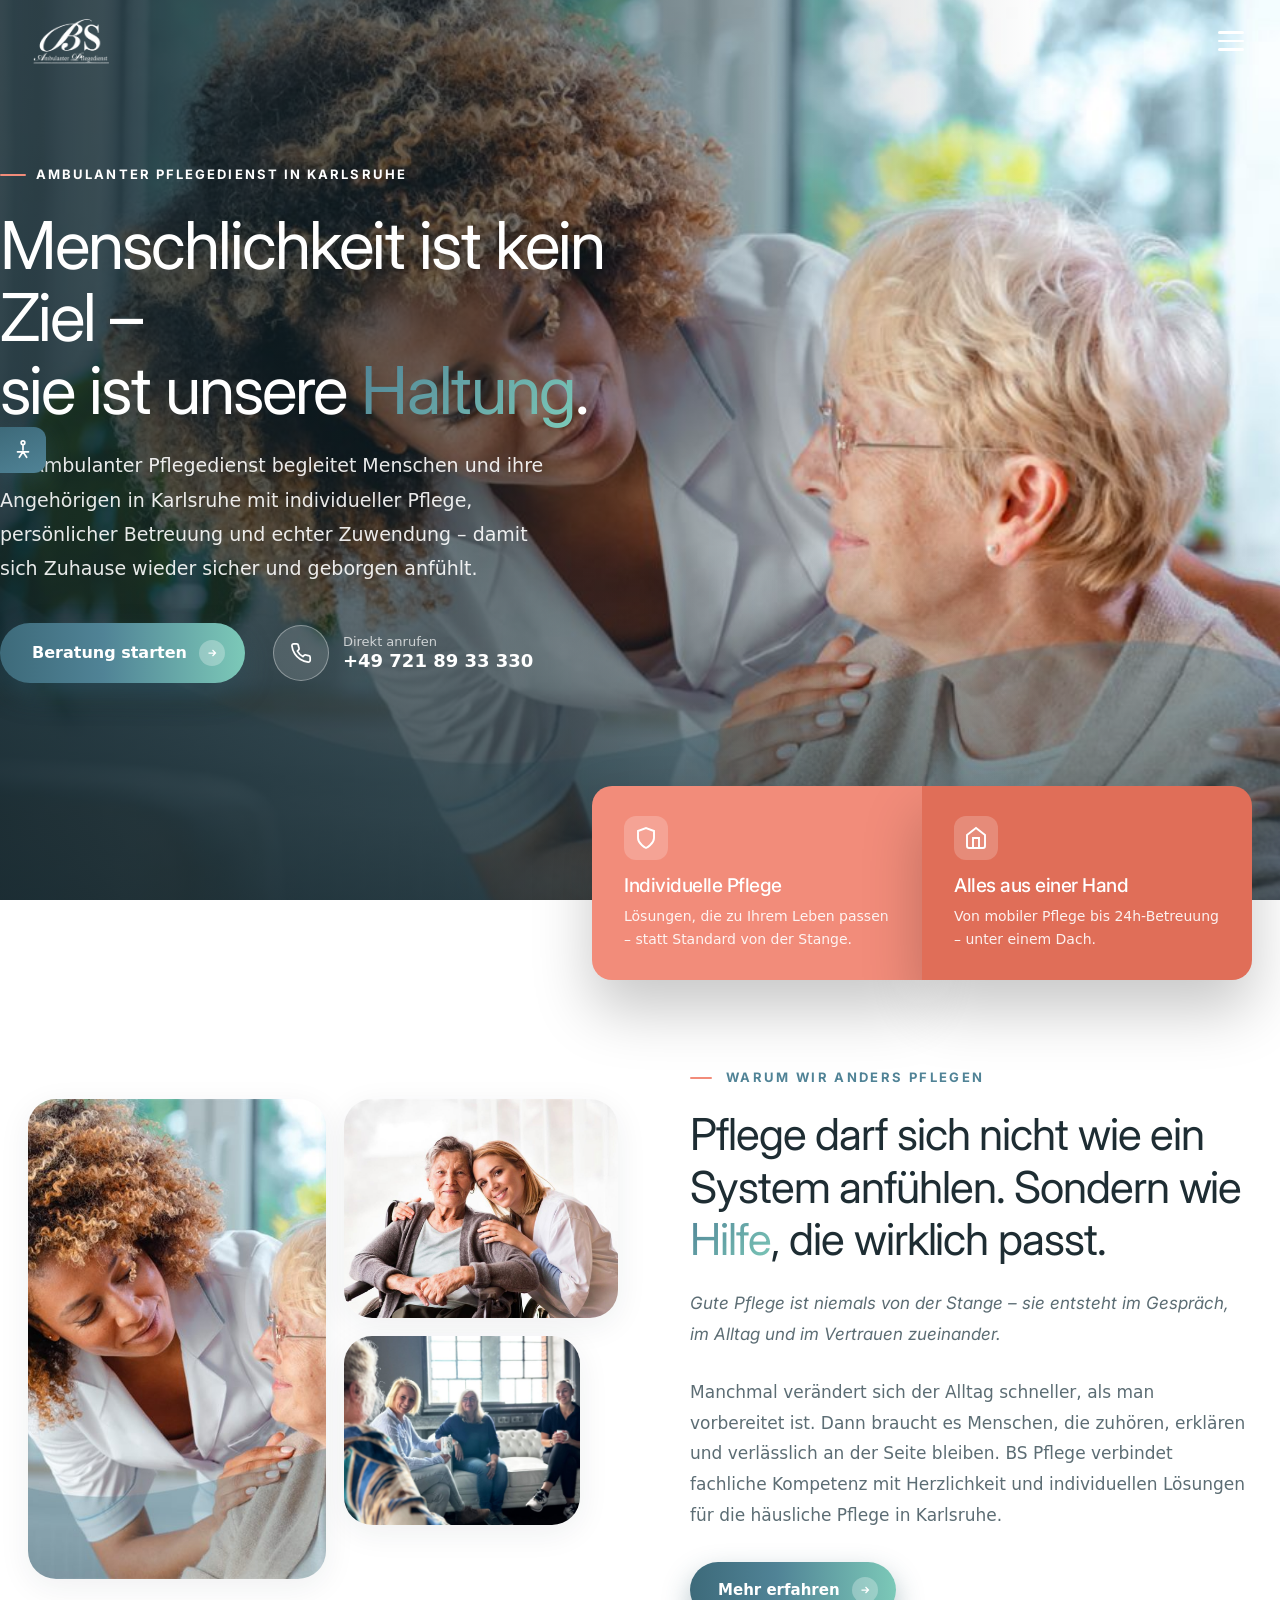
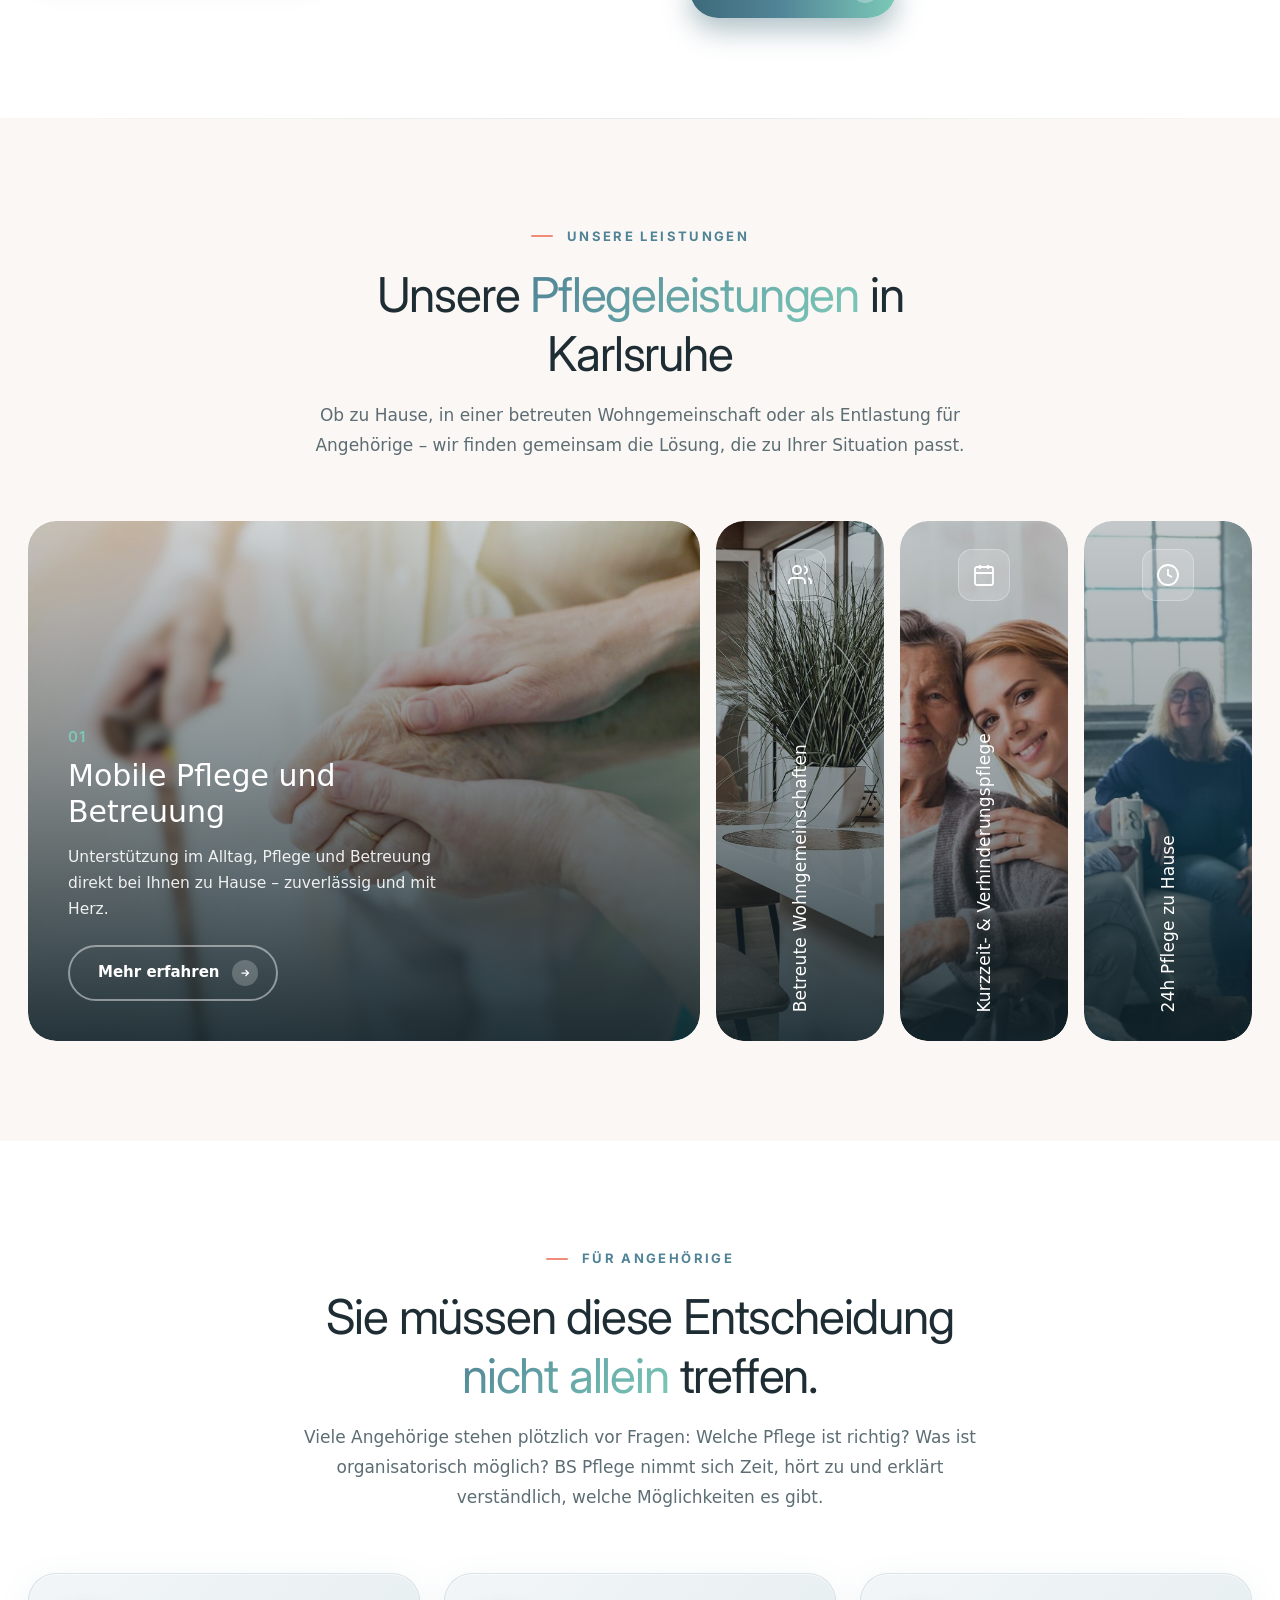
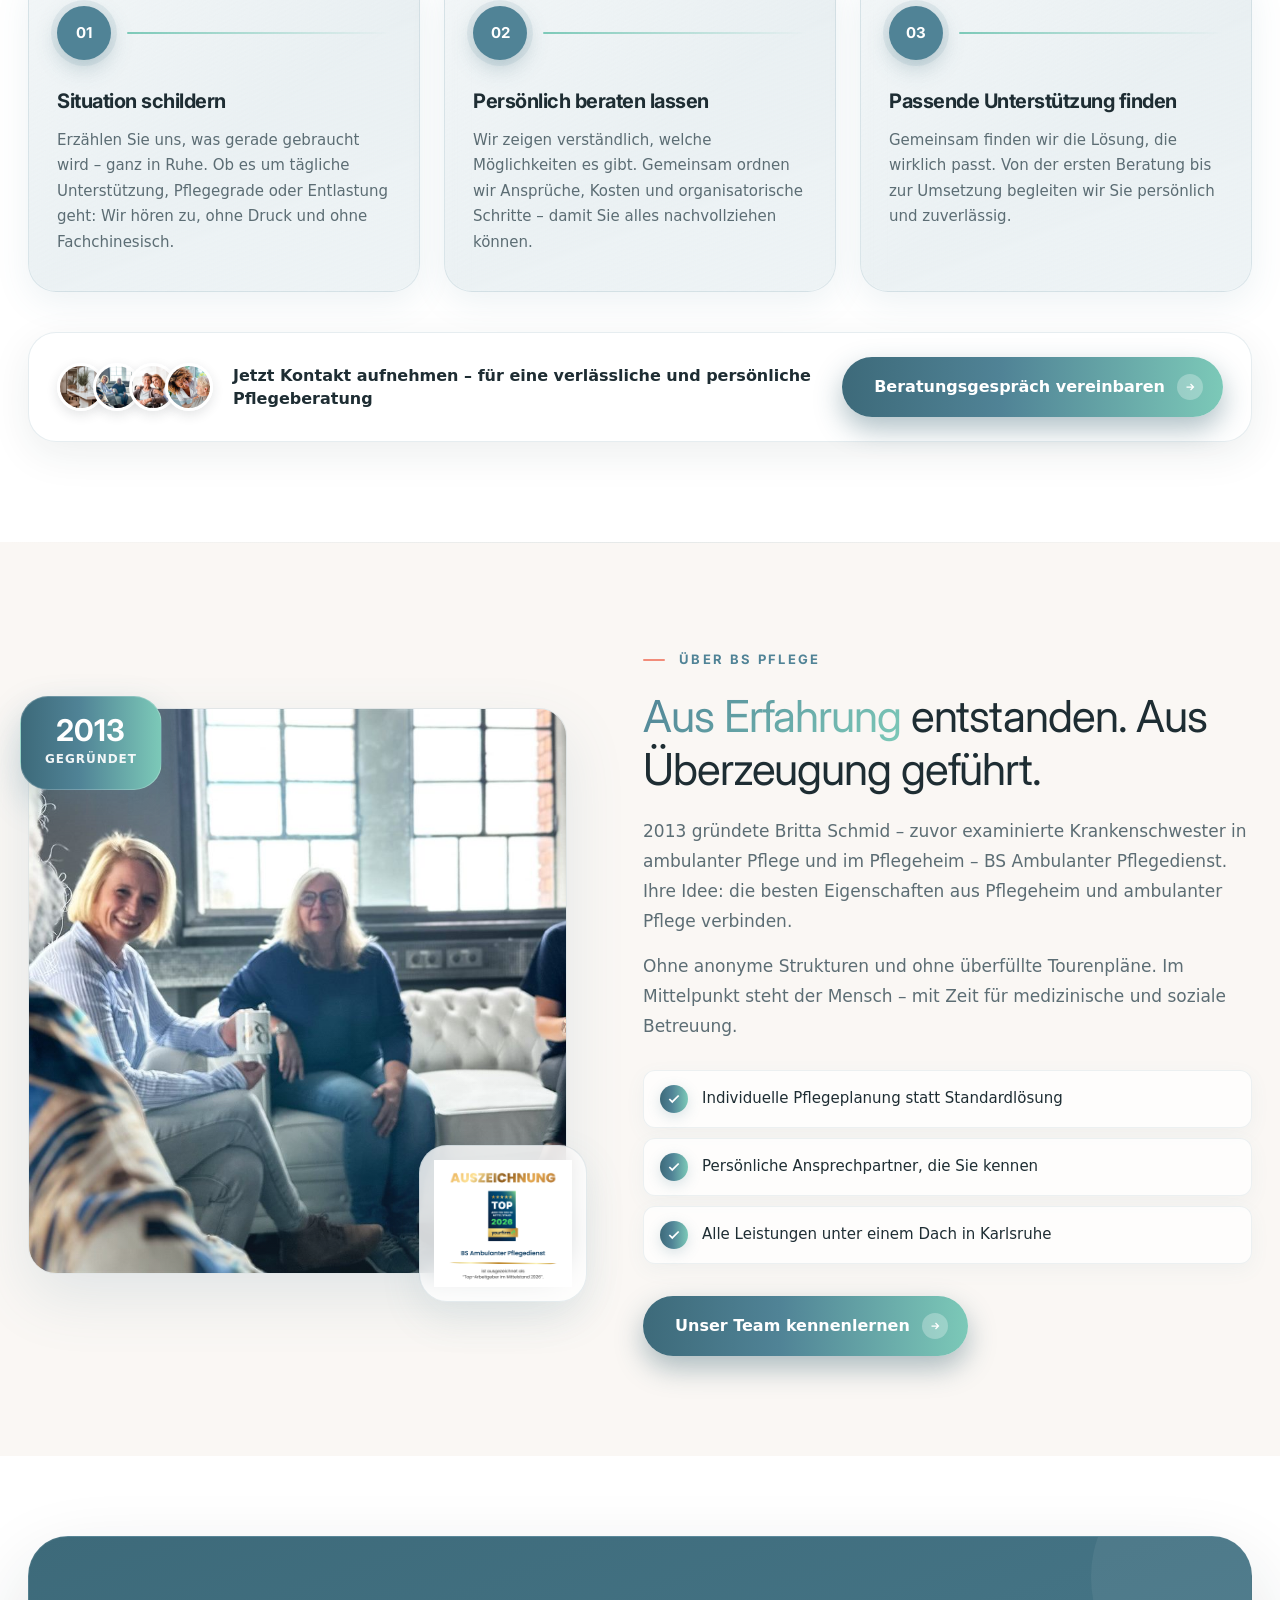
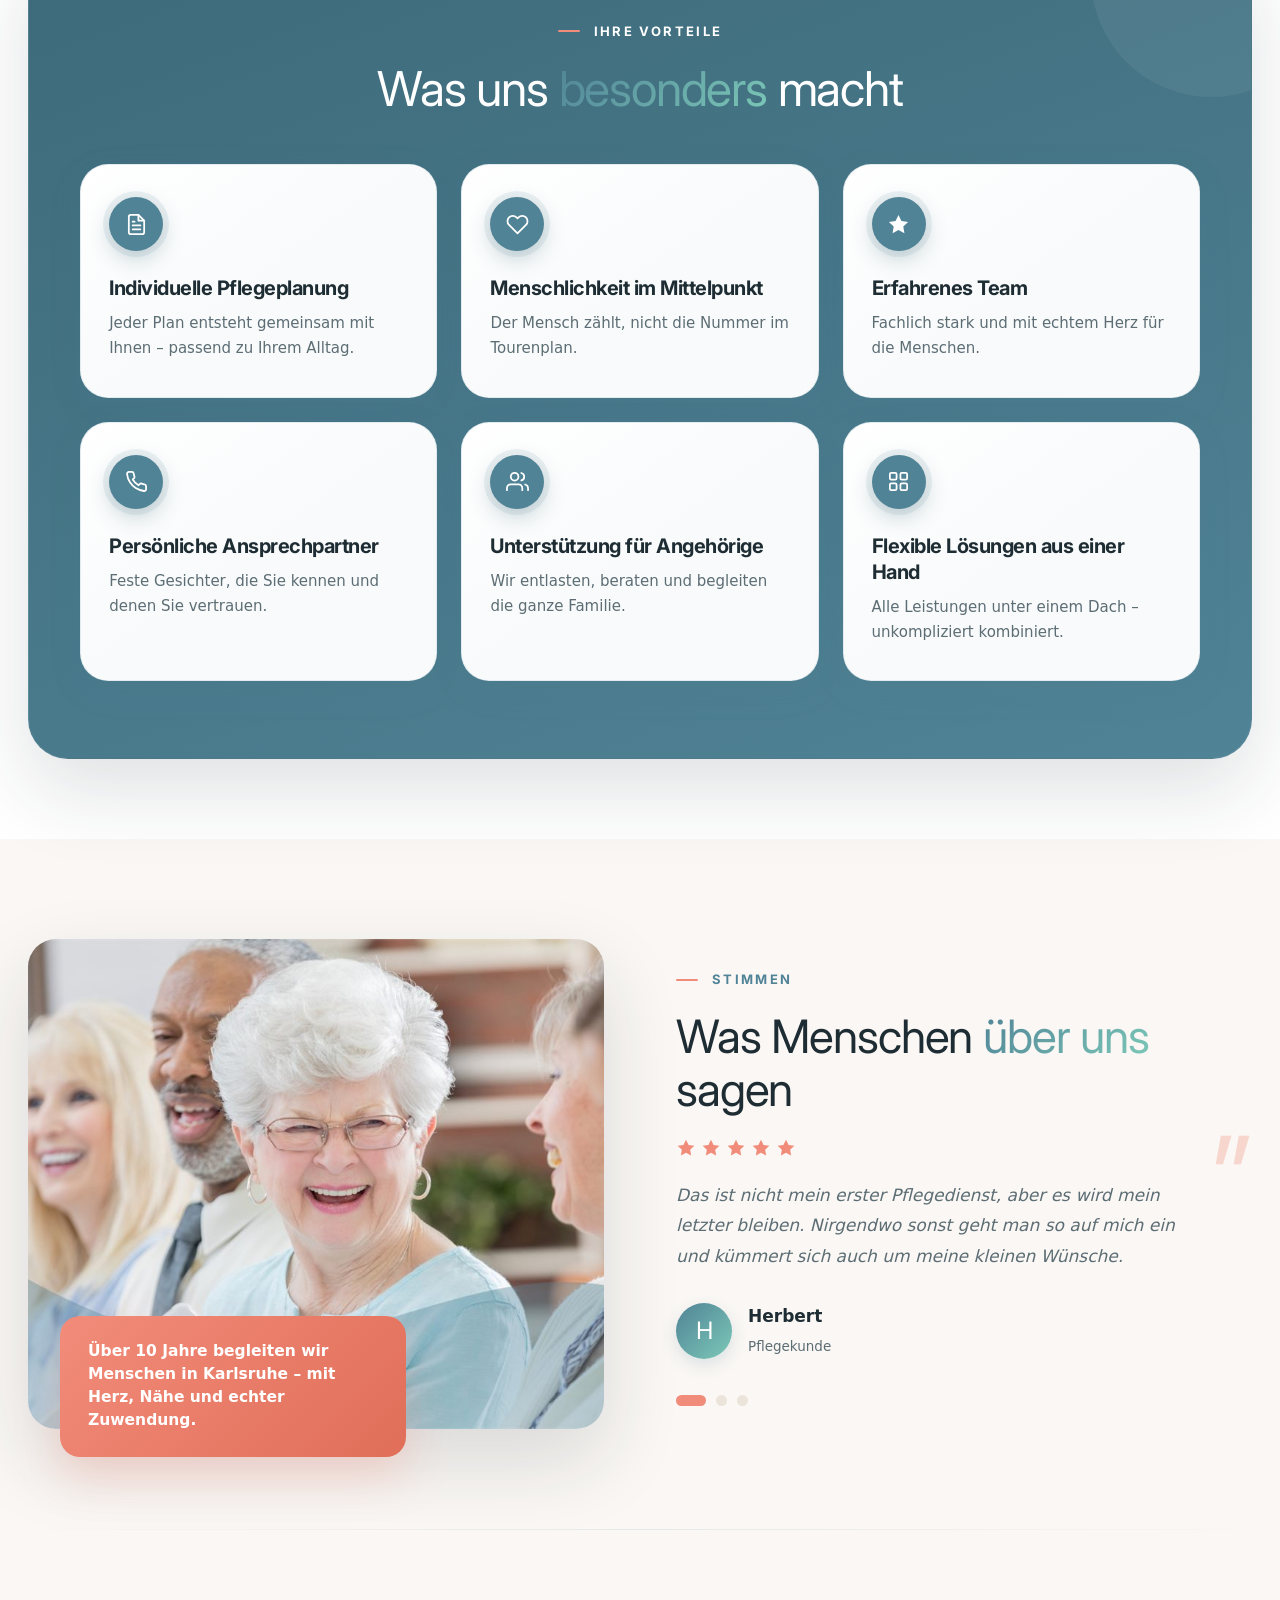
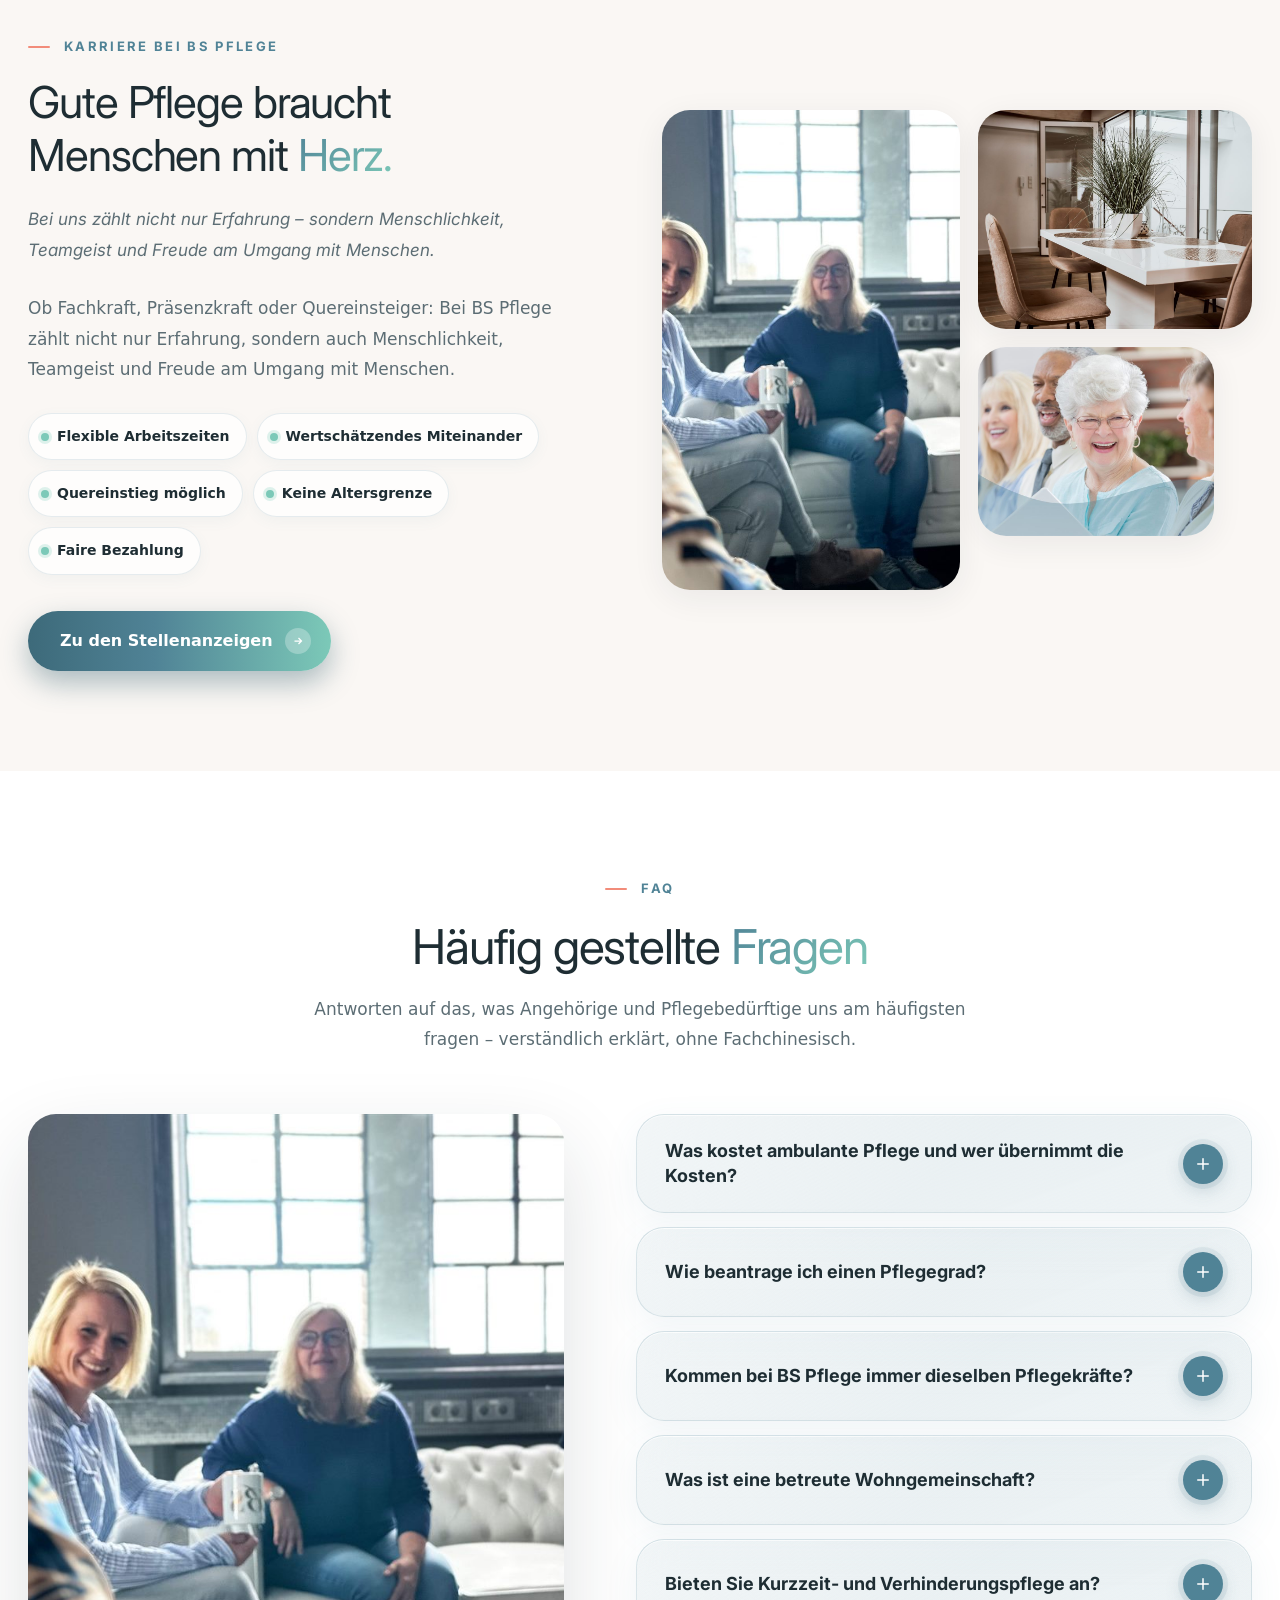
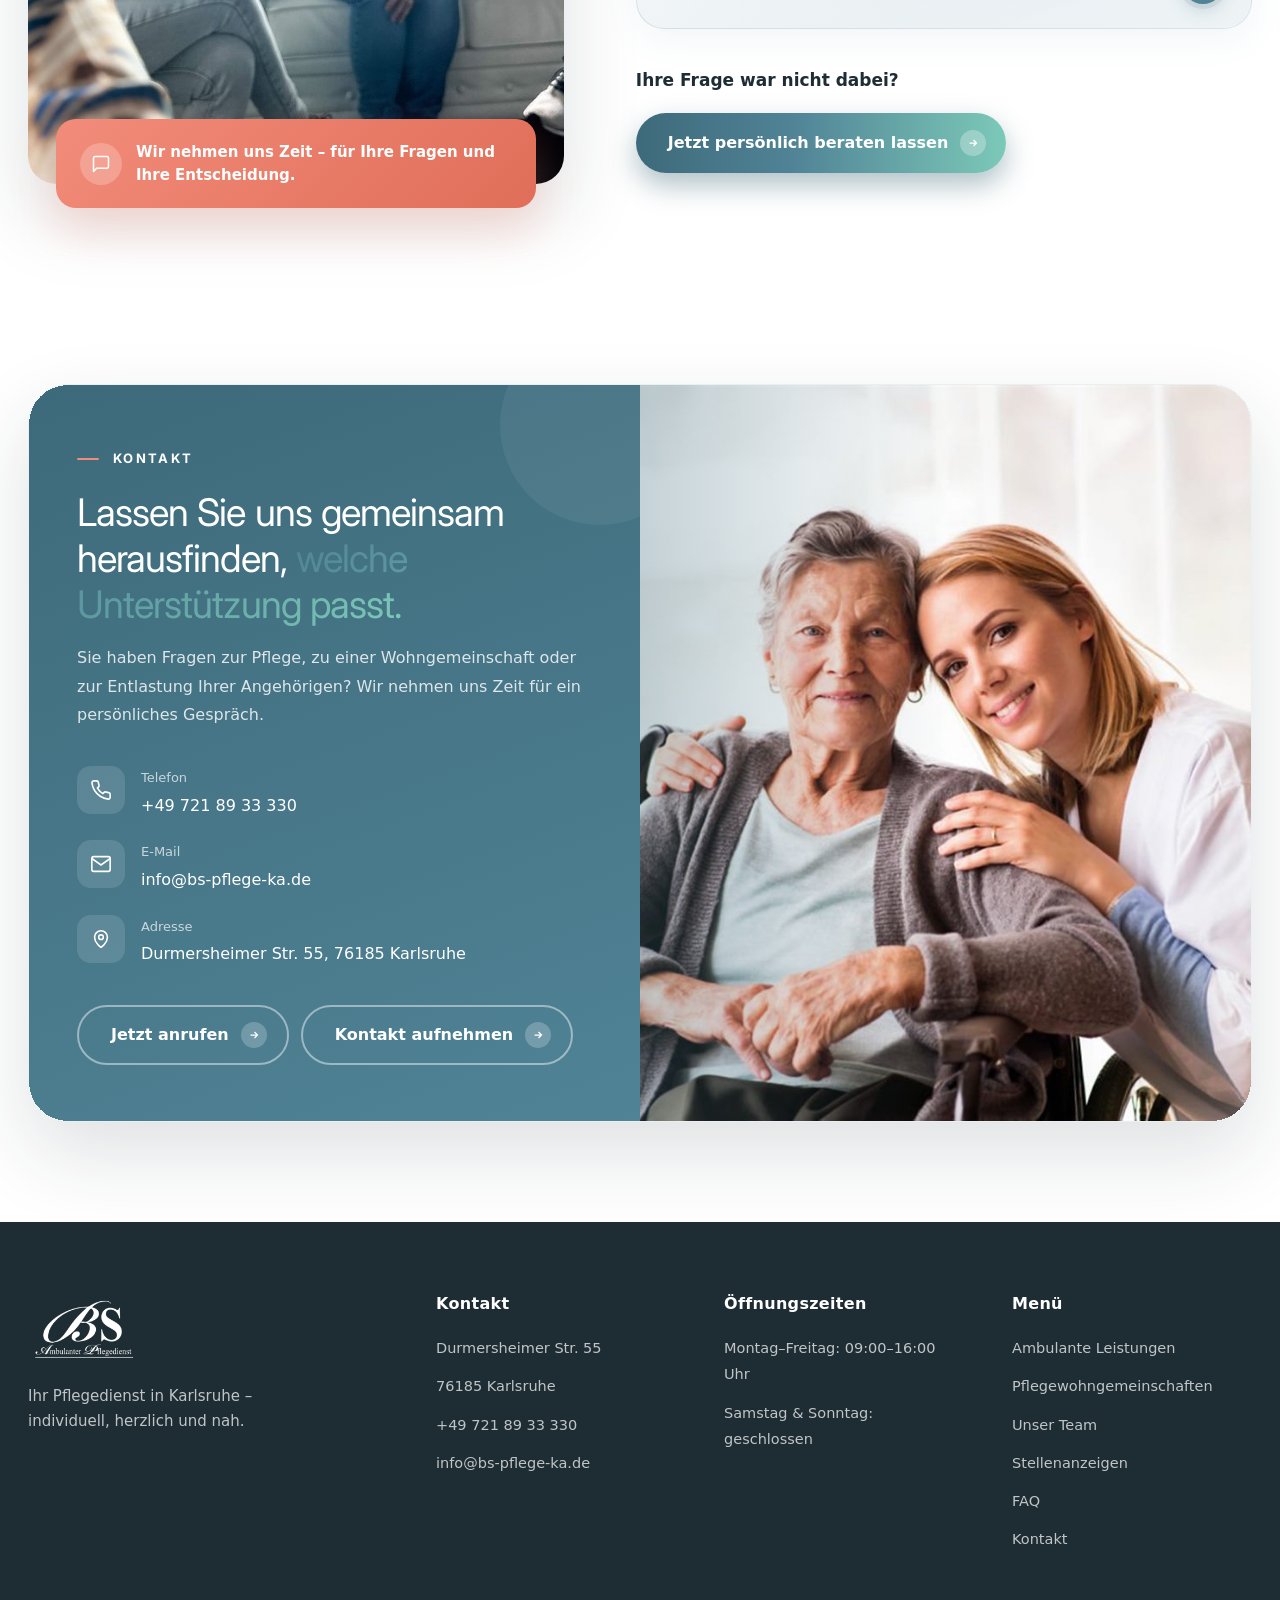
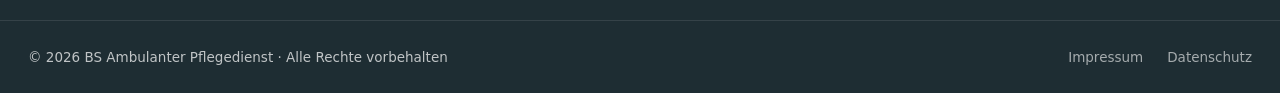
==== commit adca2cab: "pflegewohngemeinschaft" ====
--- a/index.html
+++ b/index.html
@@ -26,7 +26,7 @@
   <link rel="preconnect" href="https://fonts.gstatic.com" crossorigin />
   <link href="https://fonts.googleapis.com/css2?family=Inter:wght@400;500;600;700;800&family=Google+Sans+Flex:wght@100..900&display=swap" rel="stylesheet" />
 
-  <link rel="stylesheet" href="assets/css/style.css?v=20260813b" />
+  <link rel="stylesheet" href="assets/css/style.css?v=20260813n" />
   <noscript><style>.reveal{opacity:1!important;transform:none!important;}</style></noscript>
   <script>
   (function () {
@@ -159,7 +159,7 @@
             <ul class="nav__list">
               <li><a href="index.html" class="nav__link">Startseite</a></li>
               <li><a href="ambulante-leistungen.html" class="nav__link">Ambulante Leistungen</a></li>
-              <li><a href="#pflegewohngemeinschaften" class="nav__link">Pflegewohngemeinschaften</a></li>
+              <li><a href="pflegewohngemeinschaften.html" class="nav__link">Pflegewohngemeinschaften</a></li>
               <li><a href="#team" class="nav__link">Unser Team</a></li>
               <li><a href="#karriere" class="nav__link">Stellenanzeigen</a></li>
               <li><a href="#faq" class="nav__link">FAQ</a></li>
@@ -287,7 +287,7 @@
                 <span class="acc-panel__num">01</span>
                 <span class="acc-panel__heading">Mobile Pflege und Betreuung</span>
                 <span class="acc-panel__text">Unterstützung im Alltag, Pflege und Betreuung direkt bei Ihnen zu Hause – zuverlässig und mit Herz.</span>
-                <span class="acc-panel__link btn btn--primary">
+                <span class="acc-panel__link btn btn--primary" data-href="ambulante-leistungen.html#mobile-pflege">
                   Mehr erfahren
                   <span class="btn__arrow"><svg viewBox="0 0 24 24"><path d="M5 12h14M13 6l6 6-6 6"/></svg></span>
                 </span>
@@ -307,7 +307,7 @@
                 <span class="acc-panel__num">02</span>
                 <span class="acc-panel__heading">Ambulant betreute Wohngemeinschaften</span>
                 <span class="acc-panel__text">Ein liebevolles Zuhause in kleiner Gemeinschaft mit Betreuung, Sicherheit und Nähe.</span>
-                <span class="acc-panel__link btn btn--primary">
+                <span class="acc-panel__link btn btn--primary" data-href="pflegewohngemeinschaften.html">
                   Mehr erfahren
                   <span class="btn__arrow"><svg viewBox="0 0 24 24"><path d="M5 12h14M13 6l6 6-6 6"/></svg></span>
                 </span>
@@ -327,7 +327,7 @@
                 <span class="acc-panel__num">03</span>
                 <span class="acc-panel__heading">Kurzzeitpflege &amp; Verhinderungspflege</span>
                 <span class="acc-panel__text">Entlastung, wenn Angehörige pausieren müssen oder vorübergehend Unterstützung gebraucht wird.</span>
-                <span class="acc-panel__link btn btn--primary">
+                <span class="acc-panel__link btn btn--primary" data-href="ambulante-leistungen.html#kurzzeitpflege">
                   Mehr erfahren
                   <span class="btn__arrow"><svg viewBox="0 0 24 24"><path d="M5 12h14M13 6l6 6-6 6"/></svg></span>
                 </span>
@@ -347,7 +347,7 @@
                 <span class="acc-panel__num">04</span>
                 <span class="acc-panel__heading">24h Pflege in der eigenen Häuslichkeit</span>
                 <span class="acc-panel__text">Rund um die Uhr begleitet bleiben – in der vertrauten Umgebung des eigenen Zuhauses.</span>
-                <span class="acc-panel__link btn btn--primary">
+                <span class="acc-panel__link btn btn--primary" data-href="ambulante-leistungen.html#24h-pflege">
                   Mehr erfahren
                   <span class="btn__arrow"><svg viewBox="0 0 24 24"><path d="M5 12h14M13 6l6 6-6 6"/></svg></span>
                 </span>
@@ -827,7 +827,7 @@
         <h3>Menü</h3>
         <ul>
           <li><a href="ambulante-leistungen.html">Ambulante Leistungen</a></li>
-          <li><a href="#pflegewohngemeinschaften">Pflegewohngemeinschaften</a></li>
+          <li><a href="pflegewohngemeinschaften.html">Pflegewohngemeinschaften</a></li>
           <li><a href="#team">Unser Team</a></li>
           <li><a href="#karriere">Stellenanzeigen</a></li>
           <li><a href="#faq">FAQ</a></li>
@@ -896,6 +896,6 @@
     </div>
   </aside>
 
-  <script src="assets/js/main.js?v=20260813b" defer></script>
+  <script src="assets/js/main.js?v=20260813d" defer></script>
 </body>
 </html>
--- a/assets/css/style.css
+++ b/assets/css/style.css
@@ -825,6 +825,7 @@
   margin-bottom: 22px;
 }
 .acc-panel__link { pointer-events: none; }
+.acc-panel.is-open .acc-panel__link[data-href] { pointer-events: auto; cursor: pointer; }
 
 /* =========================================================
    RELATIVES – Process Cards
@@ -1165,7 +1166,7 @@
 /* =========================================================
    TESTIMONIALS – Bild + Slider
 ========================================================== */
-.testimonials { padding: 100px 0; background: var(--white); }
+.testimonials { padding: 100px 0; background: var(--off-white); }
 .testimonials__wrap {
   display: grid; grid-template-columns: 1fr 1fr;
   gap: 72px; align-items: center;
@@ -2233,6 +2234,12 @@
 .service-block--alt {
   background: var(--off-white);
 }
+.service-block--white {
+  background: var(--white);
+}
+.testimonials--soft {
+  background: var(--off-white);
+}
 .service-block__grid {
   display: grid;
   grid-template-columns: 1.05fr 0.95fr;
@@ -2435,6 +2442,100 @@
   font-weight: 500;
 }
 
+.pillar-grid--five {
+  grid-template-columns: repeat(5, minmax(0, 1fr));
+}
+
+.spot-grid {
+  display: grid;
+  grid-template-columns: repeat(2, minmax(0, 1fr));
+  gap: 28px;
+  margin-top: 40px;
+}
+.spot-card {
+  display: flex;
+  flex-direction: column;
+  background: #fff;
+  border: 1px solid var(--line);
+  border-radius: var(--radius-xl);
+  overflow: hidden;
+  box-shadow: var(--shadow-xs);
+  transition: transform 0.35s ease, box-shadow 0.35s ease;
+}
+.spot-card:hover {
+  transform: translateY(-6px);
+  box-shadow: var(--shadow-sm);
+}
+.spot-card__media {
+  overflow: hidden;
+}
+.spot-card__media img {
+  width: 100%;
+  aspect-ratio: 16 / 10;
+  object-fit: cover;
+  display: block;
+  transition: transform 0.55s ease;
+}
+.spot-card:hover .spot-card__media img {
+  transform: scale(1.04);
+}
+.spot-card__body {
+  display: flex;
+  flex-direction: column;
+  flex: 1;
+  padding: 28px 28px 32px;
+}
+.spot-card__tag {
+  display: inline-block;
+  align-self: flex-start;
+  font-size: 12px;
+  font-weight: 700;
+  letter-spacing: 0.12em;
+  text-transform: uppercase;
+  color: var(--primary);
+  margin-bottom: 10px;
+}
+.spot-card__body h3 {
+  font-size: clamp(22px, 2.4vw, 26px);
+  font-weight: 400;
+  margin-bottom: 12px;
+  line-height: 1.25;
+}
+.spot-card__body > p {
+  color: var(--ink-soft);
+  font-size: 15.5px;
+  line-height: 1.7;
+  margin-bottom: 18px;
+}
+.spot-card__facts {
+  list-style: none;
+  display: grid;
+  gap: 8px;
+  margin: 0 0 24px;
+  padding: 0;
+}
+.spot-card__facts li {
+  position: relative;
+  padding-left: 18px;
+  font-size: 14.5px;
+  color: var(--ink-soft);
+  line-height: 1.5;
+}
+.spot-card__facts li::before {
+  content: "";
+  position: absolute;
+  left: 0;
+  top: 0.55em;
+  width: 7px;
+  height: 7px;
+  border-radius: 50%;
+  background: var(--accent-2);
+}
+.spot-card__body .btn {
+  margin-top: auto;
+  align-self: flex-start;
+}
+
 .related-band {
   padding: 72px 0;
   background: var(--bg);
@@ -2469,6 +2570,12 @@
   object-fit: cover;
 }
 
+@media (max-width: 1100px) {
+  .pillar-grid--five {
+    grid-template-columns: repeat(3, minmax(0, 1fr));
+  }
+}
+
 @media (max-width: 960px) {
   .page-hero-shell + main .service-block:first-of-type {
     padding-top: 80px;
@@ -2478,7 +2585,9 @@
   .service-block__grid--flip { grid-template-columns: 1fr; gap: 32px; }
   .service-block__grid--flip .service-block__media,
   .service-block__grid--flip .service-block__text { order: initial; }
-  .pillar-grid { grid-template-columns: 1fr; }
+  .pillar-grid,
+  .pillar-grid--five { grid-template-columns: 1fr; }
+  .spot-grid { grid-template-columns: 1fr; gap: 22px; }
   .related-card { grid-template-columns: 1fr; }
   .related-card__text { padding: 32px 28px; }
   .page-hero__body { padding: 120px 0 140px; }
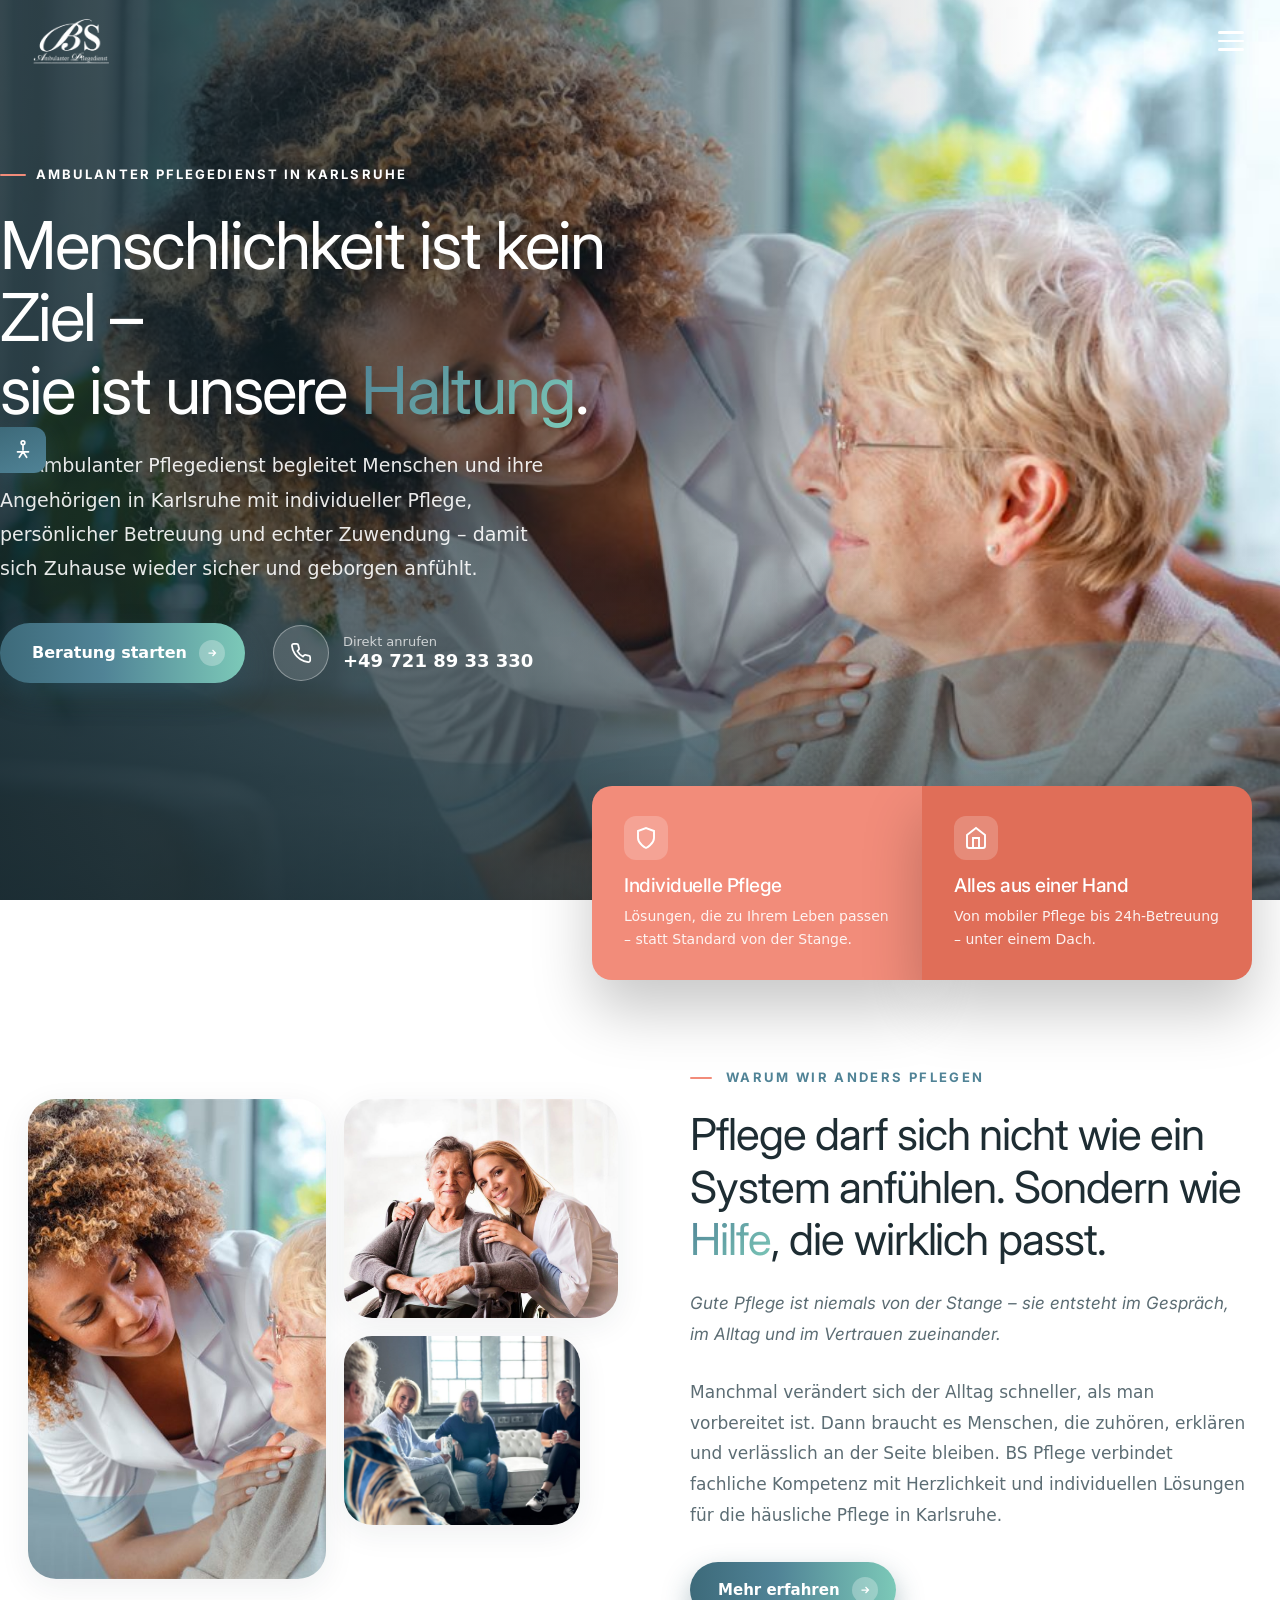
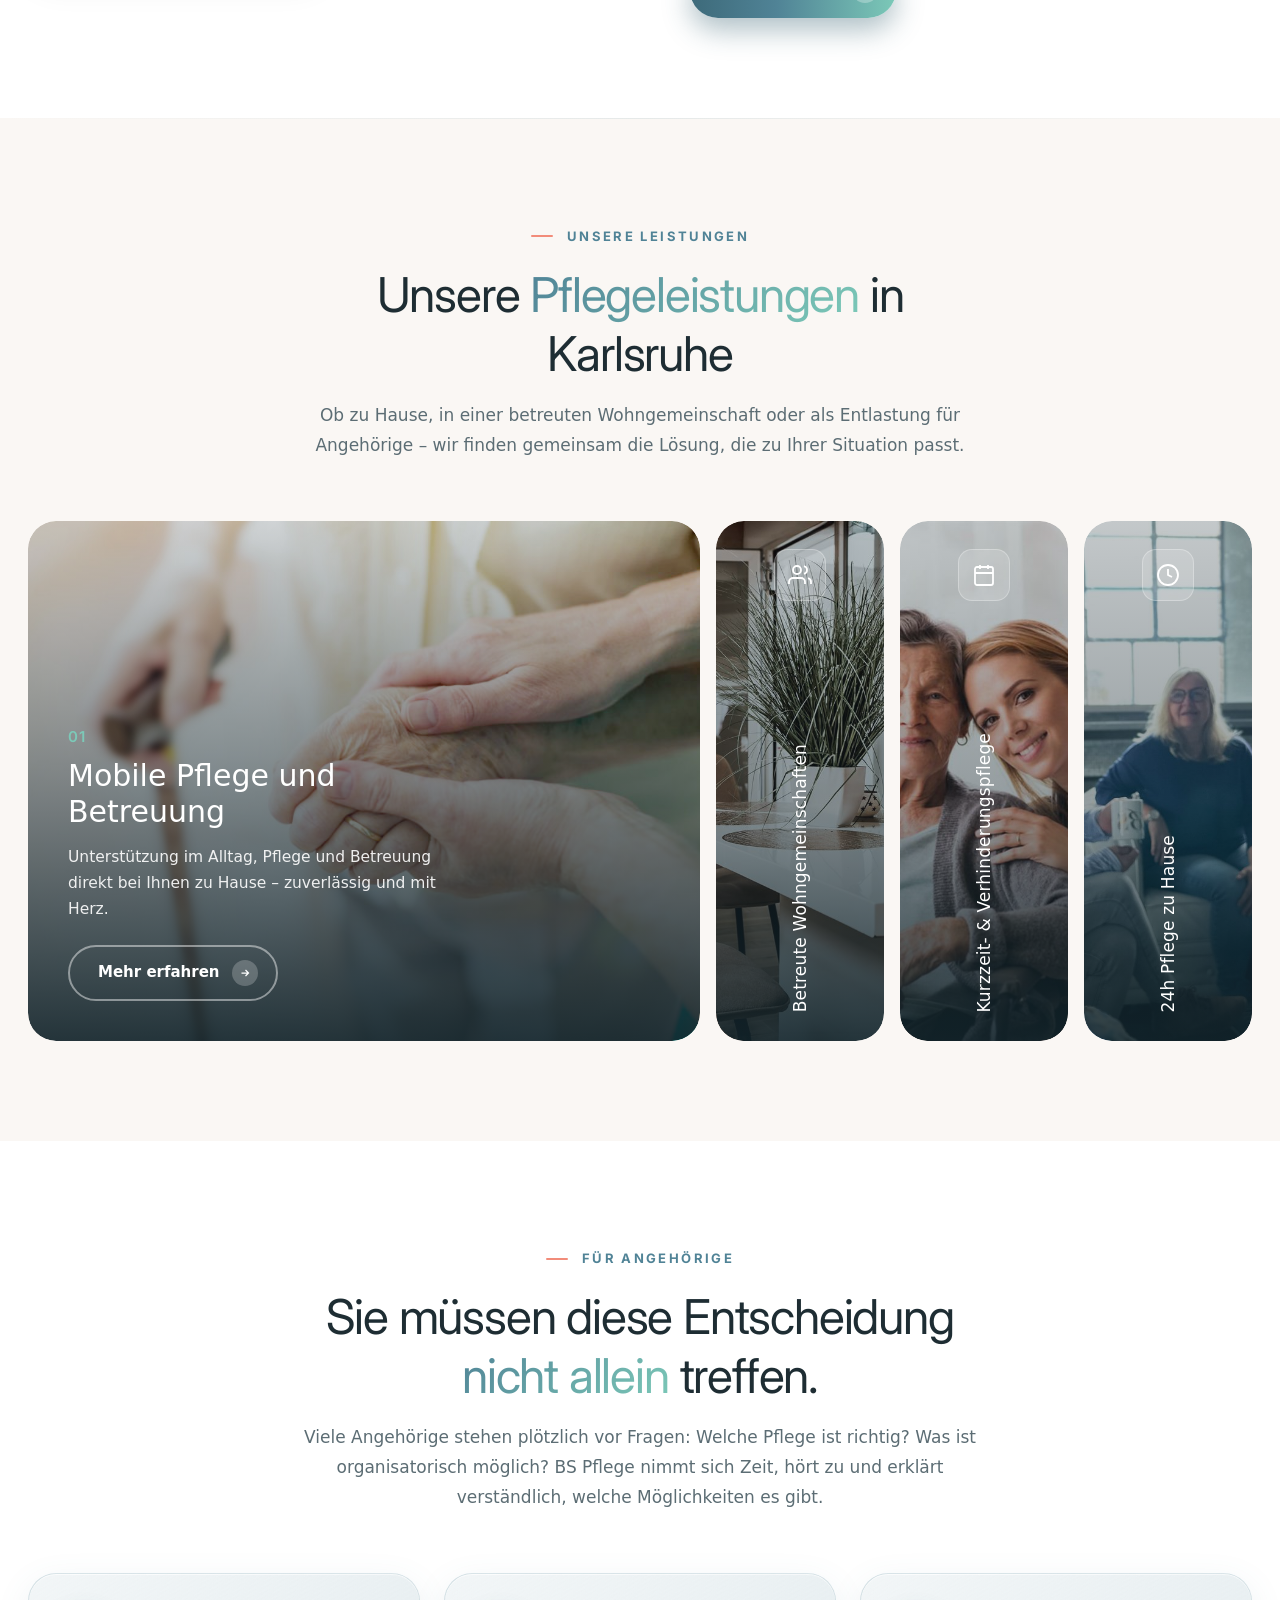
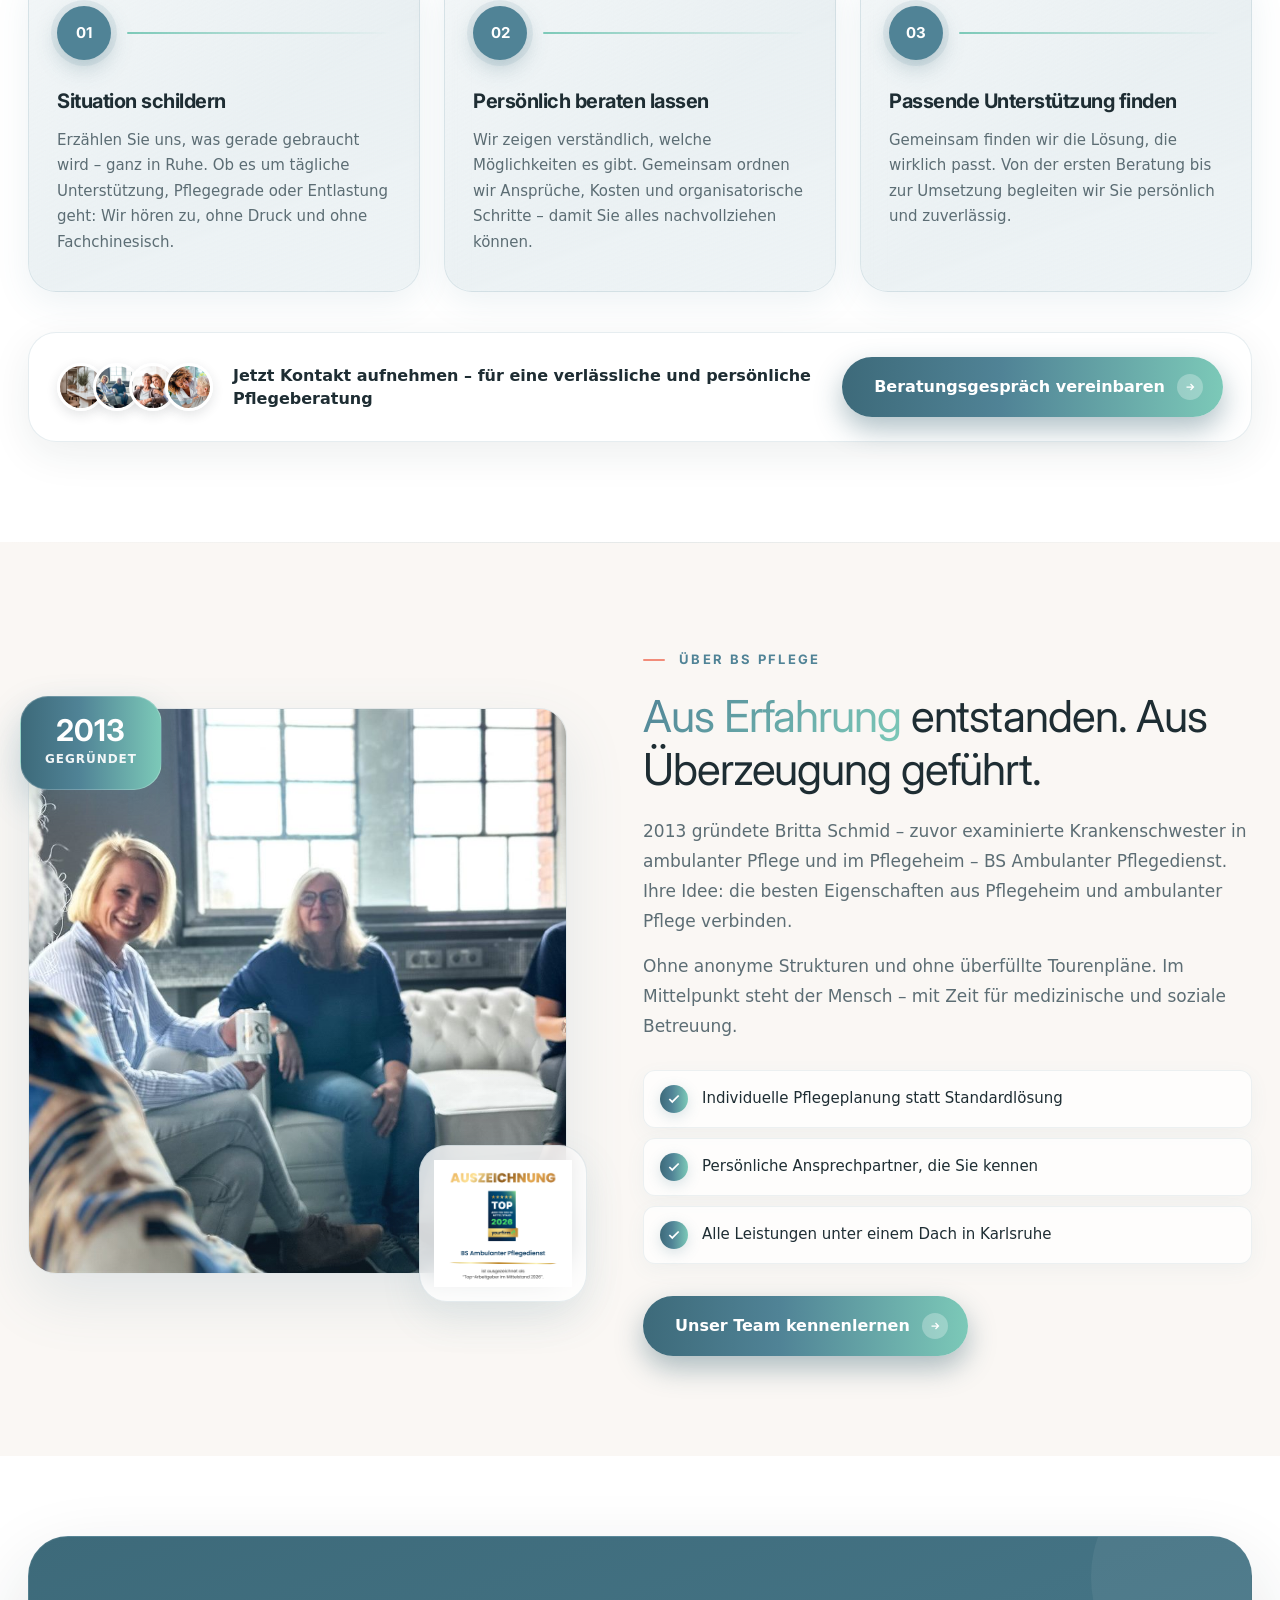
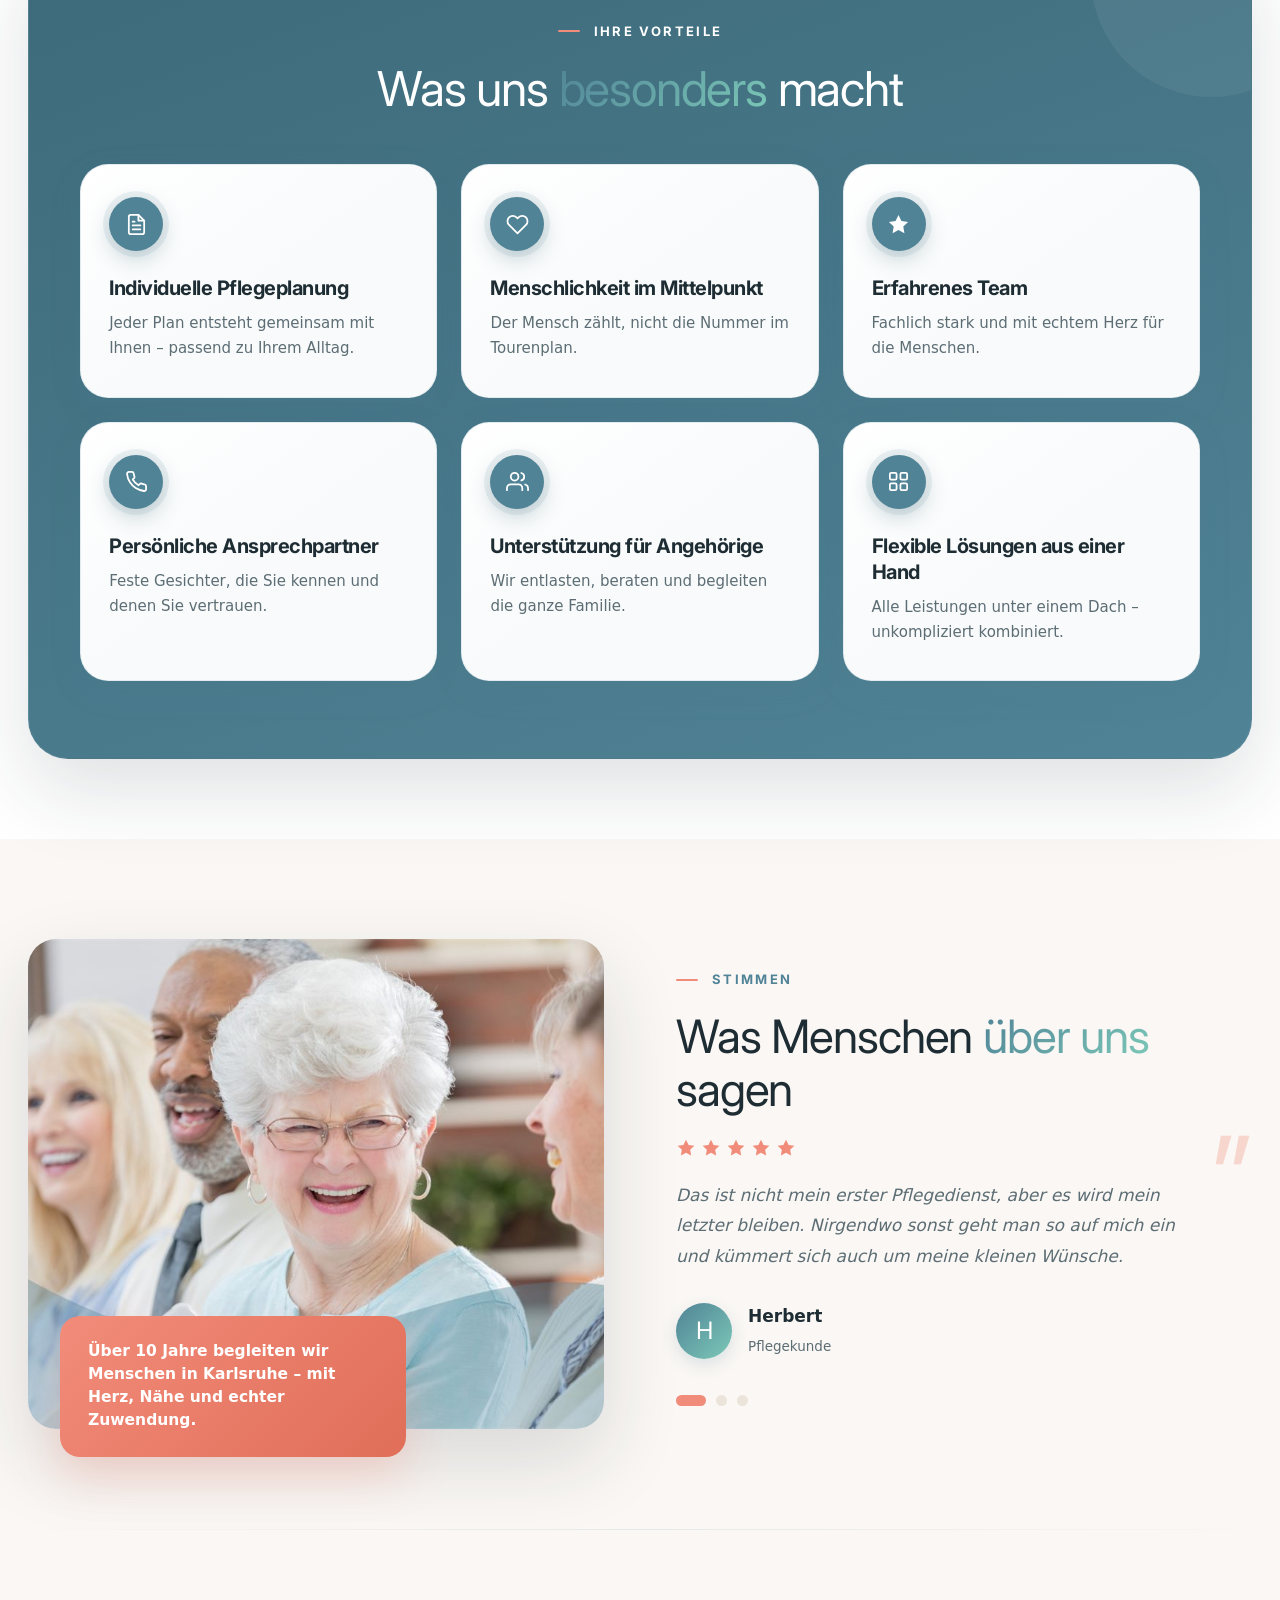
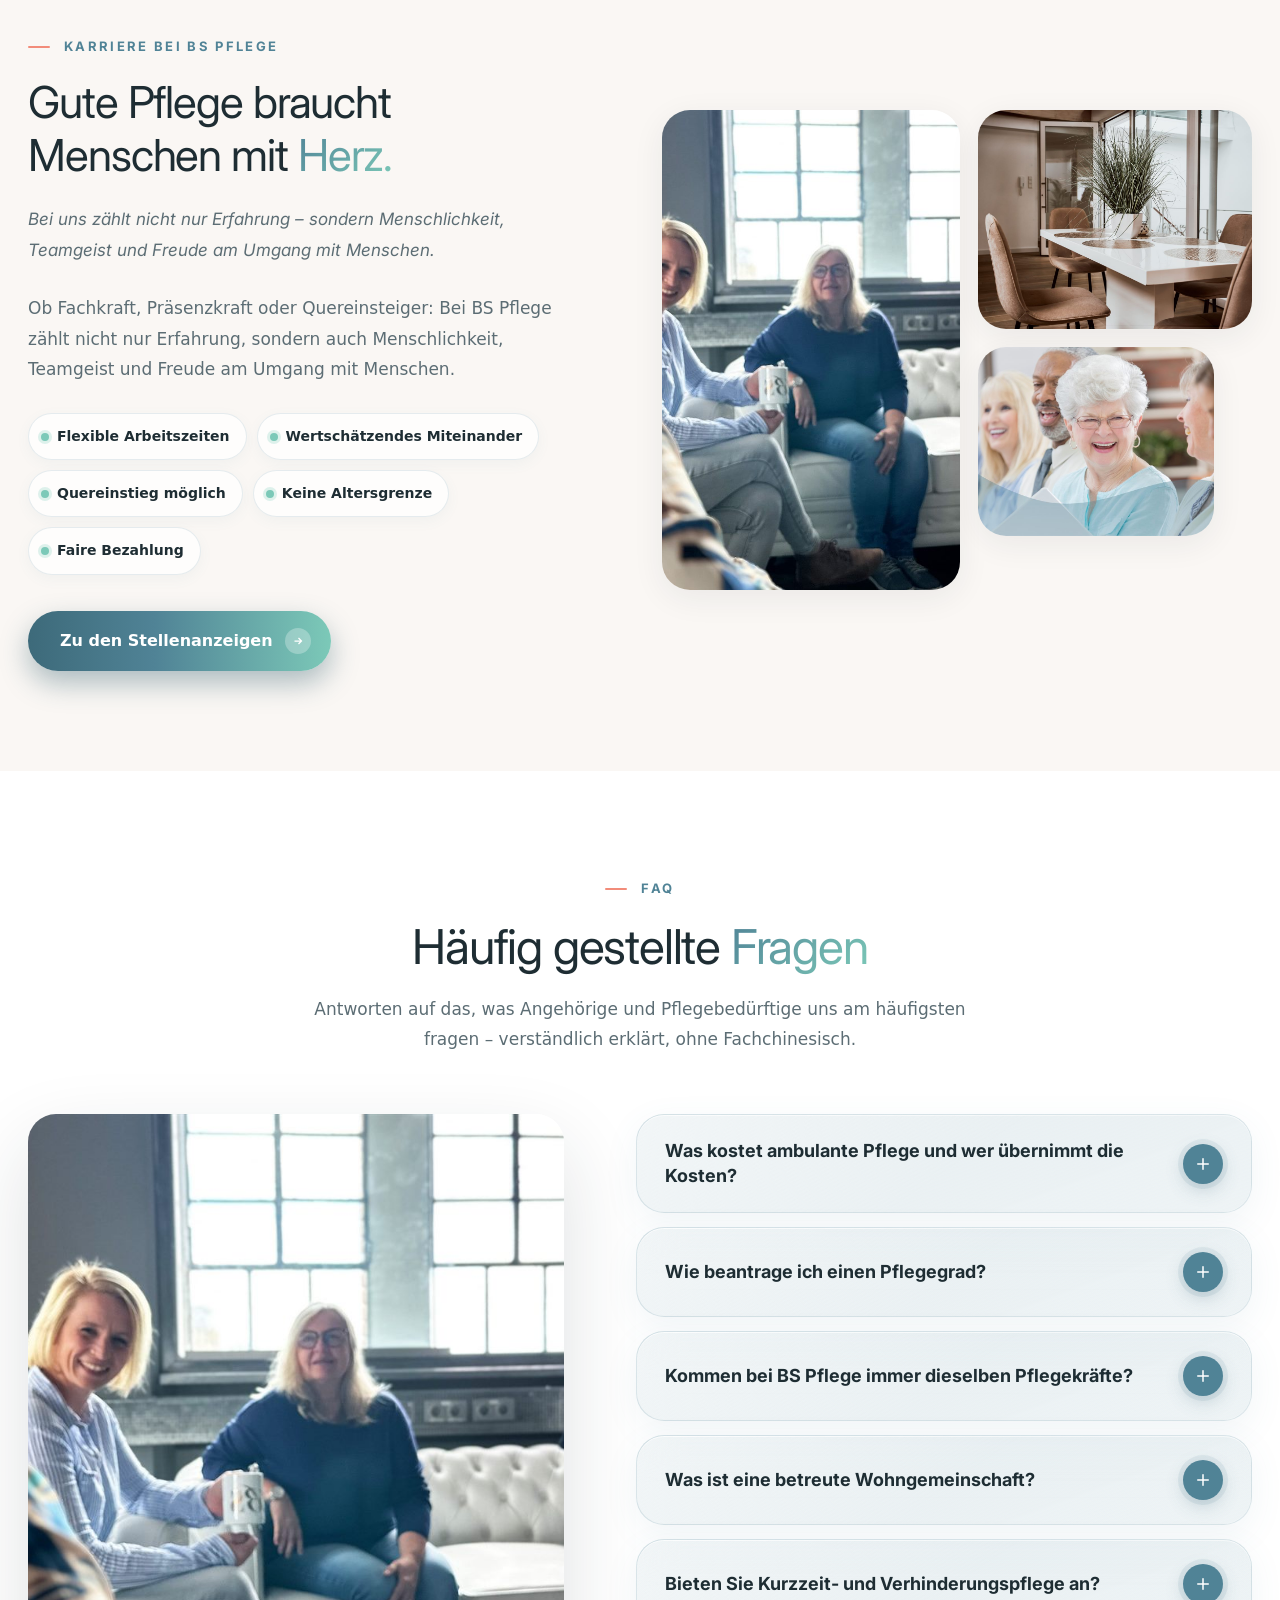
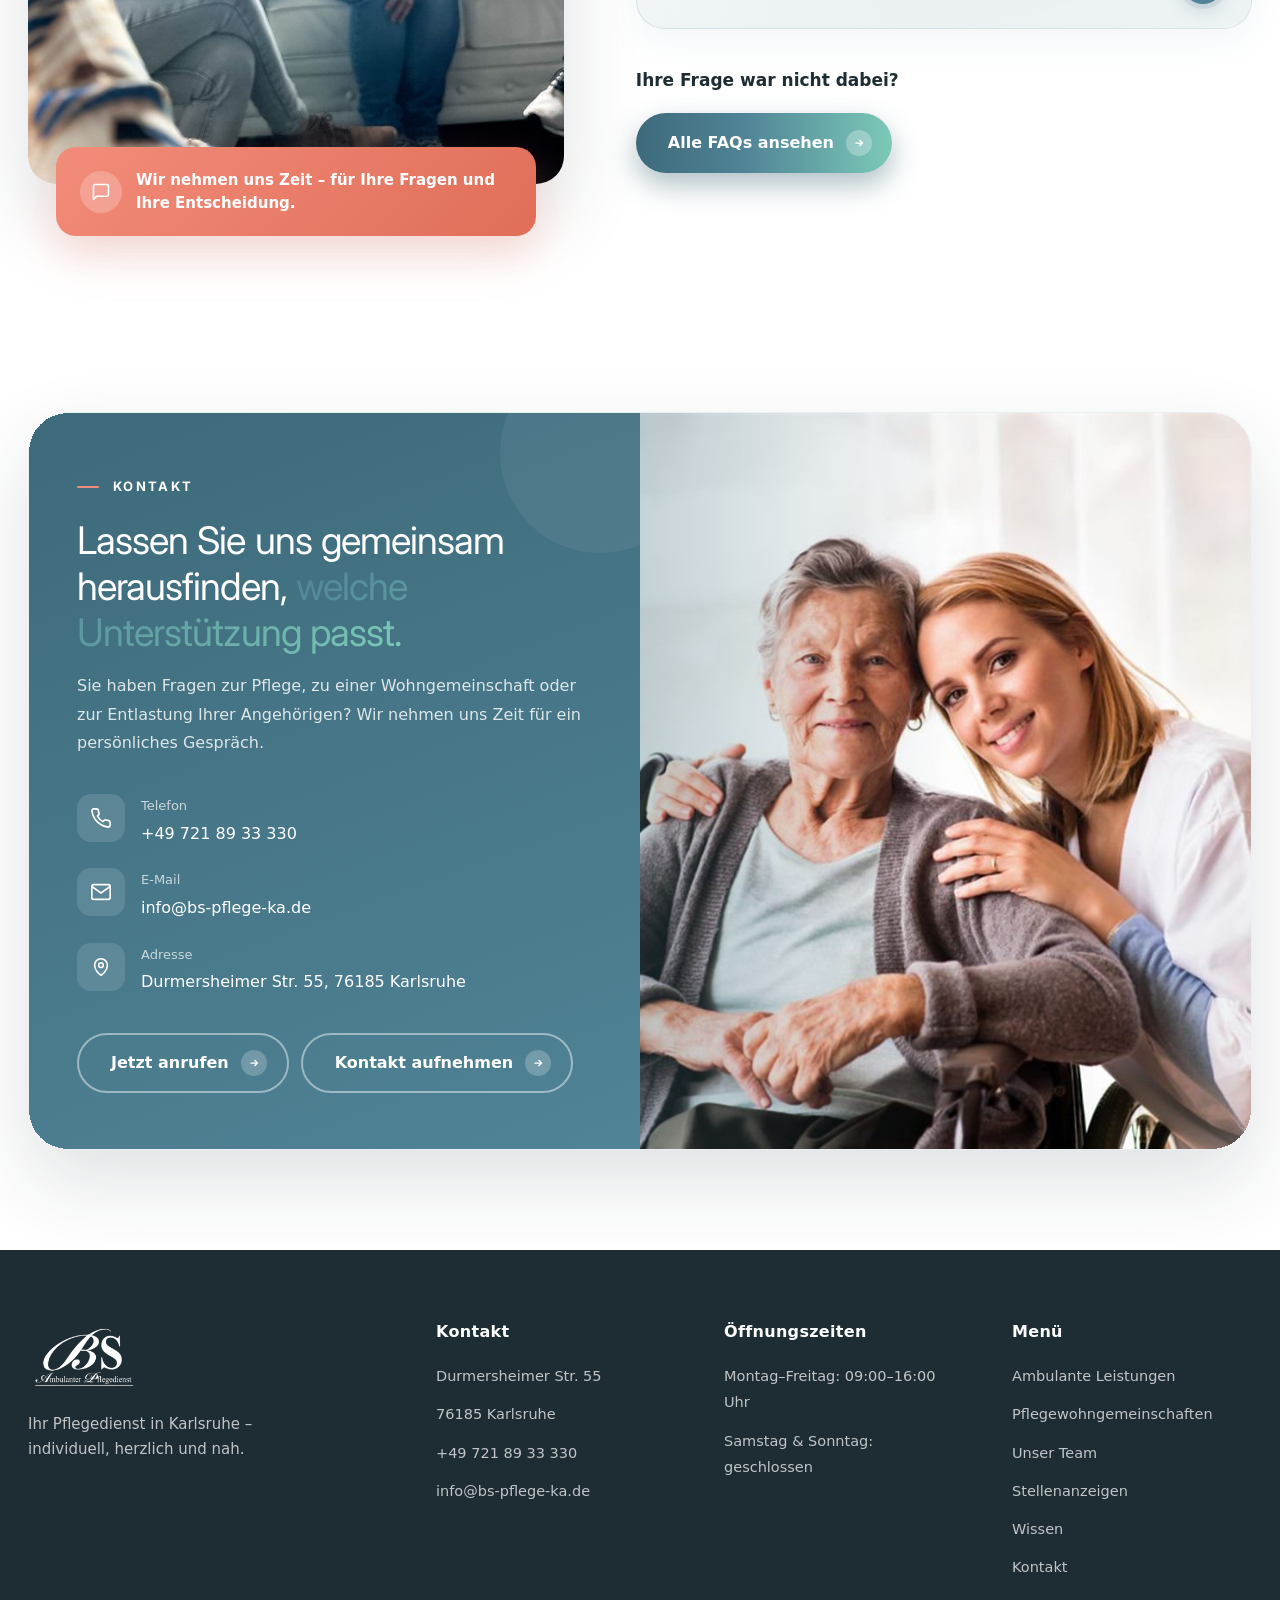
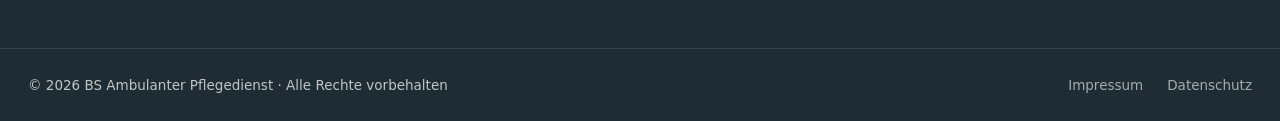
==== commit f3e5aa4e: "FAQ/Wissen" ====
--- a/index.html
+++ b/index.html
@@ -26,7 +26,7 @@
   <link rel="preconnect" href="https://fonts.gstatic.com" crossorigin />
   <link href="https://fonts.googleapis.com/css2?family=Inter:wght@400;500;600;700;800&family=Google+Sans+Flex:wght@100..900&display=swap" rel="stylesheet" />
 
-  <link rel="stylesheet" href="assets/css/style.css?v=20260813n" />
+  <link rel="stylesheet" href="assets/css/style.css?v=20260813o" />
   <noscript><style>.reveal{opacity:1!important;transform:none!important;}</style></noscript>
   <script>
   (function () {
@@ -160,9 +160,9 @@
               <li><a href="index.html" class="nav__link">Startseite</a></li>
               <li><a href="ambulante-leistungen.html" class="nav__link">Ambulante Leistungen</a></li>
               <li><a href="pflegewohngemeinschaften.html" class="nav__link">Pflegewohngemeinschaften</a></li>
-              <li><a href="#team" class="nav__link">Unser Team</a></li>
-              <li><a href="#karriere" class="nav__link">Stellenanzeigen</a></li>
-              <li><a href="#faq" class="nav__link">FAQ</a></li>
+              <li><a href="unser-team.html" class="nav__link">Unser Team</a></li>
+              <li><a href="stellenanzeigen.html" class="nav__link">Stellenanzeigen</a></li>
+              <li><a href="faq.html" class="nav__link">Wissen</a></li>
               <li><a href="#kontakt" class="nav__link">Kontakt</a></li>
             </ul>
             <a href="#kontakt" class="btn btn--primary nav__cta">
@@ -468,7 +468,7 @@
               Alle Leistungen unter einem Dach in Karlsruhe
             </div>
           </div>
-          <a href="#karriere" class="btn btn--primary btn--lg">
+          <a href="unser-team.html" class="btn btn--primary btn--lg">
             Unser Team kennenlernen
             <span class="btn__arrow"><svg viewBox="0 0 24 24"><path d="M5 12h14M13 6l6 6-6 6"/></svg></span>
           </a>
@@ -614,7 +614,7 @@
             <li>Keine Altersgrenze</li>
             <li>Faire Bezahlung</li>
           </ul>
-          <a href="#kontakt" class="btn btn--primary btn--lg">
+          <a href="stellenanzeigen.html" class="btn btn--primary btn--lg">
             Zu den Stellenanzeigen
             <span class="btn__arrow"><svg viewBox="0 0 24 24"><path d="M5 12h14M13 6l6 6-6 6"/></svg></span>
           </a>
@@ -745,8 +745,8 @@
 
           <div class="faq__cta reveal">
             <p>Ihre Frage war nicht dabei?</p>
-            <a href="#kontakt" class="btn btn--primary btn--lg">
-              Jetzt persönlich beraten lassen
+            <a href="faq.html" class="btn btn--primary btn--lg">
+              Alle FAQs ansehen
               <span class="btn__arrow"><svg viewBox="0 0 24 24"><path d="M5 12h14M13 6l6 6-6 6"/></svg></span>
             </a>
           </div>
@@ -828,9 +828,9 @@
         <ul>
           <li><a href="ambulante-leistungen.html">Ambulante Leistungen</a></li>
           <li><a href="pflegewohngemeinschaften.html">Pflegewohngemeinschaften</a></li>
-          <li><a href="#team">Unser Team</a></li>
-          <li><a href="#karriere">Stellenanzeigen</a></li>
-          <li><a href="#faq">FAQ</a></li>
+          <li><a href="unser-team.html">Unser Team</a></li>
+          <li><a href="stellenanzeigen.html">Stellenanzeigen</a></li>
+          <li><a href="faq.html">Wissen</a></li>
           <li><a href="#kontakt">Kontakt</a></li>
         </ul>
       </div>
--- a/assets/css/style.css
+++ b/assets/css/style.css
@@ -1318,6 +1318,7 @@
 .faq__media {
   position: sticky;
   top: 120px;
+  padding-bottom: 28px;
 }
 .faq__img {
   border-radius: var(--radius-lg);
@@ -1397,6 +1398,36 @@
   box-shadow:
     0 18px 44px rgba(80, 131, 150, 0.12),
     inset 0 1px 0 rgba(255, 255, 255, 0.85);
+}
+
+/* FAQ-Karten auf beigen / warmen Abschnitten: heller als der Fond, nicht reinweiß */
+.service-block .faq__item,
+.service-block--alt .faq__item,
+.faq-category--alt .faq__item,
+.faq-process .faq__item,
+.relatives .faq__item {
+  background: linear-gradient(160deg, #fdfbf8 0%, #f8f3ec 100%);
+  border-color: rgba(175, 158, 136, 0.22);
+  box-shadow:
+    0 10px 30px rgba(30, 45, 51, 0.05),
+    inset 0 1px 0 rgba(255, 255, 255, 0.7);
+}
+.service-block .faq__item::before,
+.service-block--alt .faq__item::before,
+.faq-category--alt .faq__item::before,
+.faq-process .faq__item::before,
+.relatives .faq__item::before {
+  background: linear-gradient(145deg, rgba(255, 255, 255, 0.45) 0%, rgba(243, 236, 228, 0.2) 55%);
+}
+.service-block .faq__item.is-open,
+.service-block--alt .faq__item.is-open,
+.faq-category--alt .faq__item.is-open,
+.faq-process .faq__item.is-open,
+.relatives .faq__item.is-open {
+  border-color: rgba(80, 131, 150, 0.22);
+  box-shadow:
+    0 16px 40px rgba(30, 45, 51, 0.07),
+    inset 0 1px 0 rgba(255, 255, 255, 0.8);
 }
 .faq__question { margin: 0; position: relative; z-index: 1; }
 .faq__trigger {
@@ -2085,7 +2116,8 @@
   z-index: 5;
   margin-bottom: 0;
 }
-.page-hero-shell + main .service-block:first-of-type {
+.page-hero-shell + main .service-block:first-of-type,
+.page-hero-shell + main .about.service-block--flush {
   padding-top: 160px;
 }
 .page-hero {
@@ -2536,9 +2568,113 @@
   align-self: flex-start;
 }
 
+/* Team / Ansprechpartner */
+.people-group {
+  margin-top: 40px;
+}
+.people-group + .people-group {
+  margin-top: 48px;
+}
+.people-group__title {
+  font-family: var(--font-head);
+  font-size: 15px;
+  font-weight: 700;
+  letter-spacing: 0.1em;
+  text-transform: uppercase;
+  color: var(--primary-dark);
+  margin-bottom: 18px;
+  padding-bottom: 12px;
+  border-bottom: 1px solid var(--line);
+}
+.people-grid {
+  display: grid;
+  grid-template-columns: repeat(3, minmax(0, 1fr));
+  gap: 14px;
+}
+.person {
+  display: flex;
+  align-items: center;
+  gap: 14px;
+  padding: 16px 18px;
+  background: linear-gradient(145deg, var(--primary-soft), #fff);
+  border: 1px solid rgba(80, 131, 150, 0.16);
+  border-radius: var(--radius);
+  box-shadow: var(--shadow-xs);
+  transition: transform 0.3s ease, box-shadow 0.3s ease, border-color 0.3s ease;
+}
+.person:hover {
+  transform: translateY(-3px);
+  box-shadow: var(--shadow-sm);
+  border-color: rgba(80, 131, 150, 0.32);
+}
+.person__avatar {
+  width: 48px;
+  height: 48px;
+  border-radius: 50%;
+  display: inline-grid;
+  place-items: center;
+  flex-shrink: 0;
+  font-family: var(--font-head);
+  font-size: 14px;
+  font-weight: 700;
+  letter-spacing: 0.02em;
+  color: #fff;
+  background: linear-gradient(145deg, var(--primary) 0%, var(--primary-dark) 100%);
+}
+.person__avatar--alt {
+  background: linear-gradient(145deg, #ea7d6a 0%, var(--accent-2) 100%);
+}
+.person__avatar--soft {
+  background: linear-gradient(145deg, #6a9eae 0%, var(--primary) 100%);
+}
+.person__meta h4 {
+  font-size: 16px;
+  font-weight: 700;
+  margin: 0 0 2px;
+  color: var(--ink);
+  line-height: 1.3;
+}
+.person__meta p {
+  margin: 0;
+  font-size: 13.5px;
+  color: var(--ink-soft);
+  line-height: 1.4;
+}
+.note-card a {
+  color: var(--primary-dark);
+  font-weight: 600;
+  text-decoration: underline;
+  text-underline-offset: 2px;
+}
+
+.sr-only {
+  position: absolute;
+  width: 1px;
+  height: 1px;
+  padding: 0;
+  margin: -1px;
+  overflow: hidden;
+  clip: rect(0, 0, 0, 0);
+  white-space: nowrap;
+  border: 0;
+}
+
+.contact__actions--inline {
+  margin-top: 8px;
+  justify-content: flex-start;
+}
+
+.service-block .career__tags {
+  margin-top: 4px;
+}
+
 .related-band {
   padding: 72px 0;
   background: var(--bg);
+}
+.related-band__stack {
+  display: grid;
+  gap: 28px;
 }
 .related-card {
   display: grid;
@@ -2550,6 +2686,10 @@
   border: 1px solid var(--line);
   box-shadow: var(--shadow-sm);
 }
+.related-card--flip {
+  grid-template-columns: 0.8fr 1.2fr;
+}
+.related-card--flip .related-card__media { order: -1; }
 .related-card__text {
   padding: 48px 44px;
 }
@@ -2570,26 +2710,165 @@
   object-fit: cover;
 }
 
+/* FAQ Unterseite */
+.page-hero-shell + main .faq-category:first-of-type {
+  padding-top: 120px;
+}
+.pillar-grid--four {
+  grid-template-columns: repeat(4, minmax(0, 1fr));
+}
+.pillar-card--link {
+  display: block;
+  color: inherit;
+  text-decoration: none;
+  height: 100%;
+}
+.pillar-card--link:hover {
+  border-color: rgba(80, 131, 150, 0.35);
+}
+.pillar-card--link:focus-visible {
+  outline: 2px solid var(--primary);
+  outline-offset: 3px;
+}
+.faq-category {
+  padding: 100px 0;
+  background: var(--white);
+}
+.faq-category--alt {
+  background: var(--off-white);
+}
+.page-faq .faq-category--alt {
+  background: var(--off-white);
+}
+.faq-category .section-head {
+  margin-bottom: 40px;
+}
+.faq__wrap--category {
+  align-items: start;
+}
+.faq__wrap--flip {
+  direction: rtl;
+}
+.faq__wrap--flip > * {
+  direction: ltr;
+}
+.faq-info {
+  display: grid;
+  grid-template-columns: repeat(3, minmax(0, 1fr));
+  gap: 16px;
+  margin-bottom: 48px;
+}
+.faq-info__item {
+  background: rgba(255, 255, 255, 0.72);
+  border: 1px solid rgba(80, 131, 150, 0.16);
+  border-radius: var(--radius);
+  padding: 22px 20px;
+  box-shadow: var(--shadow-xs);
+  backdrop-filter: blur(12px);
+}
+.faq-info__item strong {
+  display: block;
+  font-family: var(--font-head);
+  font-size: 16px;
+  font-weight: 700;
+  color: var(--ink);
+  margin-bottom: 8px;
+}
+.faq-info__item p {
+  margin: 0;
+  font-size: 14.5px;
+  line-height: 1.65;
+  color: var(--ink-soft);
+}
+.faq__panel a {
+  color: var(--primary-dark);
+  font-weight: 600;
+  text-decoration: underline;
+  text-underline-offset: 2px;
+}
+.faq__panel a:hover {
+  color: var(--accent-2-dark);
+}
+.hero__cards--faq .hero__cards-inner {
+  max-width: min(100%, 980px);
+}
+
+/* FAQ Jump-Nav */
+.faq-jump {
+  display: flex;
+  flex-wrap: wrap;
+  gap: 10px;
+  margin-top: 48px;
+  padding: 18px;
+  background: rgba(255, 255, 255, 0.72);
+  border: 1px solid rgba(80, 131, 150, 0.16);
+  border-radius: var(--radius-lg);
+  box-shadow: var(--shadow-xs);
+}
+.faq-jump__link {
+  display: inline-flex;
+  align-items: center;
+  padding: 10px 16px;
+  border-radius: 999px;
+  background: linear-gradient(160deg, rgba(80, 131, 150, 0.12), rgba(232, 240, 243, 0.55));
+  border: 1px solid rgba(80, 131, 150, 0.18);
+  color: var(--ink);
+  font-size: 14px;
+  font-weight: 600;
+  text-decoration: none;
+  transition: transform .25s, background .25s, border-color .25s, color .25s;
+}
+.faq-jump__link:hover {
+  transform: translateY(-2px);
+  background: var(--primary);
+  border-color: var(--primary);
+  color: #fff;
+}
+.faq-jump__link:focus-visible {
+  outline: 2px solid var(--primary);
+  outline-offset: 3px;
+}
+
+.page-faq .faq + .faq,
+.page-faq .faq-category--alt + .faq,
+.page-faq .faq + .faq-category--alt {
+  border-top: 1px solid rgba(80, 131, 150, 0.08);
+}
+
 @media (max-width: 1100px) {
   .pillar-grid--five {
     grid-template-columns: repeat(3, minmax(0, 1fr));
   }
+  .pillar-grid--four {
+    grid-template-columns: repeat(2, minmax(0, 1fr));
+  }
 }
 
 @media (max-width: 960px) {
-  .page-hero-shell + main .service-block:first-of-type {
+  .page-hero-shell + main .service-block:first-of-type,
+  .page-hero-shell + main .about.service-block--flush {
+    padding-top: 80px;
+  }
+  .page-hero-shell + main .faq-category:first-of-type {
     padding-top: 80px;
   }
   .service-block { padding: 72px 0; }
+  .faq-category { padding: 72px 0; }
   .service-block__grid,
   .service-block__grid--flip { grid-template-columns: 1fr; gap: 32px; }
   .service-block__grid--flip .service-block__media,
   .service-block__grid--flip .service-block__text { order: initial; }
   .pillar-grid,
-  .pillar-grid--five { grid-template-columns: 1fr; }
+  .pillar-grid--five,
+  .pillar-grid--four { grid-template-columns: 1fr; }
+  .people-grid { grid-template-columns: repeat(2, minmax(0, 1fr)); }
   .spot-grid { grid-template-columns: 1fr; gap: 22px; }
-  .related-card { grid-template-columns: 1fr; }
+  .related-card,
+  .related-card--flip { grid-template-columns: 1fr; }
+  .related-card--flip .related-card__media { order: initial; }
   .related-card__text { padding: 32px 28px; }
+  .faq__wrap--flip { direction: ltr; }
+  .faq-info { grid-template-columns: 1fr; }
   .page-hero__body { padding: 120px 0 140px; }
   .page-hero { min-height: clamp(440px, 64vh, 620px); }
 }
@@ -2597,7 +2876,340 @@
 @media (max-width: 640px) {
   .page-hero { min-height: 420px; }
   .page-hero__body { padding: 110px 0 100px; }
-  .page-hero-shell + main .service-block:first-of-type {
+  .page-hero-shell + main .service-block:first-of-type,
+  .page-hero-shell + main .about.service-block--flush {
     padding-top: 48px;
   }
-}
+  .page-hero-shell + main .faq-category:first-of-type {
+    padding-top: 48px;
+  }
+  .people-grid { grid-template-columns: 1fr; }
+}
+
+/* =========================================================
+   FAQ HUB / Wissenscenter
+========================================================== */
+.page-hero__body--faq {
+  padding-bottom: 160px;
+}
+.page-hero__body--faq .page-hero__title,
+.page-hero__body--faq .page-hero__lead,
+.page-hero__body--faq .faq-search {
+  max-width: 720px;
+}
+.faq-search {
+  margin-top: 28px;
+  max-width: 560px;
+}
+.faq-search__label {
+  display: block;
+  color: rgba(255, 255, 255, 0.88);
+  font-size: 14px;
+  font-weight: 600;
+  margin-bottom: 10px;
+}
+.faq-search__field {
+  position: relative;
+  display: flex;
+  align-items: center;
+}
+.faq-search__icon {
+  position: absolute;
+  left: 18px;
+  display: grid;
+  place-items: center;
+  pointer-events: none;
+}
+.faq-search__icon svg {
+  width: 20px;
+  height: 20px;
+  fill: none;
+  stroke: var(--primary-dark);
+  stroke-width: 1.85;
+  stroke-linecap: round;
+}
+.faq-search__input {
+  width: 100%;
+  border: none;
+  border-radius: 999px;
+  padding: 16px 20px 16px 50px;
+  font: inherit;
+  font-size: 16px;
+  color: var(--ink);
+  background: rgba(255, 255, 255, 0.96);
+  box-shadow: 0 16px 40px rgba(0, 0, 0, 0.18);
+}
+.faq-search__input::placeholder { color: var(--ink-soft); }
+.faq-search__input:focus {
+  outline: 2px solid var(--accent-1);
+  outline-offset: 3px;
+}
+
+.hero__cards--faq-topics {
+  bottom: -72px;
+}
+.hero__cards--faq-topics .container {
+  justify-content: stretch;
+}
+.faq-topics {
+  display: grid;
+  grid-template-columns: repeat(6, minmax(0, 1fr));
+  gap: 10px;
+  width: 100%;
+}
+.faq-topic {
+  display: flex;
+  flex-direction: column;
+  gap: 12px;
+  padding: 22px 16px;
+  border-radius: var(--radius);
+  background: var(--accent-2);
+  color: #fff;
+  text-decoration: none;
+  box-shadow: 0 24px 48px rgba(0, 0, 0, 0.18);
+  transition: transform .35s cubic-bezier(.4,0,.2,1), box-shadow .35s;
+  min-height: 118px;
+}
+.faq-topic:nth-child(2),
+.faq-topic:nth-child(5) { background: #ea7d6a; }
+.faq-topic:nth-child(3),
+.faq-topic:nth-child(6) { background: var(--accent-2-dark); }
+.faq-topic:hover {
+  transform: translateY(-8px);
+  box-shadow: 0 36px 60px rgba(0, 0, 0, 0.24);
+}
+.faq-topic__icon {
+  display: inline-grid;
+  place-items: center;
+  width: 40px;
+  height: 40px;
+  border-radius: 12px;
+  background: rgba(255, 255, 255, 0.2);
+}
+.faq-topic__icon svg {
+  width: 20px;
+  height: 20px;
+  fill: none;
+  stroke: #fff;
+  stroke-width: 1.85;
+  stroke-linecap: round;
+  stroke-linejoin: round;
+}
+.faq-topic__title {
+  font-family: var(--font-head);
+  font-size: 15px;
+  font-weight: 600;
+  line-height: 1.35;
+}
+
+.page-hero-shell + main .faq-hub:first-of-type {
+  padding-top: 120px;
+}
+.faq-hub {
+  padding: 100px 0;
+  background: var(--white);
+}
+.faq-spotlight {
+  display: grid;
+  grid-template-columns: repeat(3, minmax(0, 1fr));
+  gap: 16px;
+}
+.faq-spotlight__card {
+  display: flex;
+  flex-direction: column;
+  align-items: flex-start;
+  gap: 14px;
+  text-align: left;
+  padding: 28px 24px;
+  border-radius: var(--radius-lg);
+  border: 1px solid rgba(80, 131, 150, 0.16);
+  background: linear-gradient(160deg, rgba(80, 131, 150, 0.1) 0%, rgba(255, 255, 255, 0.92) 55%);
+  box-shadow: var(--shadow-xs);
+  cursor: pointer;
+  font: inherit;
+  color: var(--ink);
+  transition: transform .3s, box-shadow .3s, border-color .3s;
+  min-height: 180px;
+}
+.faq-spotlight__card:hover {
+  transform: translateY(-4px);
+  box-shadow: var(--shadow-sm);
+  border-color: rgba(80, 131, 150, 0.28);
+}
+.faq-spotlight__num {
+  font-size: 13px;
+  font-weight: 700;
+  letter-spacing: 0.06em;
+  color: var(--primary);
+}
+.faq-spotlight__q {
+  font-family: var(--font-head);
+  font-size: 18px;
+  font-weight: 700;
+  line-height: 1.35;
+  flex: 1;
+}
+.faq-spotlight__hint {
+  font-size: 14px;
+  font-weight: 600;
+  color: var(--primary-dark);
+}
+
+.faq-process {
+  background: var(--off-white);
+}
+.process--four {
+  grid-template-columns: repeat(4, minmax(0, 1fr));
+}
+
+.faq-inline {
+  margin-top: 56px;
+}
+.faq-inline__title {
+  font-size: clamp(22px, 2.4vw, 28px);
+  margin-bottom: 20px;
+  font-weight: 400;
+}
+
+.faq-decide {
+  padding: 100px 0;
+  background: linear-gradient(160deg, var(--primary-dark) 0%, var(--primary) 55%, #5a9e8f 100%);
+  color: #fff;
+}
+.faq-decide .section-label { color: rgba(255, 255, 255, 0.85); }
+.faq-decide .section-label::before { background: var(--accent-2); }
+.faq-decide .section-head h2 { color: #fff; }
+.faq-decide .section-head__sub { color: rgba(255, 255, 255, 0.82); }
+.faq-decide__grid {
+  display: grid;
+  grid-template-columns: repeat(3, minmax(0, 1fr));
+  gap: 16px;
+}
+.faq-decide__card {
+  display: flex;
+  flex-direction: column;
+  gap: 12px;
+  padding: 32px 28px;
+  border-radius: var(--radius-lg);
+  background: rgba(255, 255, 255, 0.12);
+  border: 1px solid rgba(255, 255, 255, 0.22);
+  color: #fff;
+  text-decoration: none;
+  min-height: 240px;
+  transition: transform .35s, background .35s, box-shadow .35s;
+}
+.faq-decide__card:hover {
+  transform: translateY(-6px);
+  background: rgba(255, 255, 255, 0.18);
+  box-shadow: 0 24px 48px rgba(0, 0, 0, 0.18);
+}
+.faq-decide__label {
+  font-size: 13px;
+  font-weight: 700;
+  letter-spacing: 0.04em;
+  text-transform: uppercase;
+  opacity: 0.85;
+}
+.faq-decide__card h3 {
+  font-size: clamp(20px, 2.2vw, 26px);
+  font-weight: 500;
+  line-height: 1.3;
+  color: #fff;
+}
+.faq-decide__card p {
+  color: rgba(255, 255, 255, 0.86);
+  font-size: 15px;
+  line-height: 1.65;
+  margin: 0;
+  flex: 1;
+}
+.faq-decide__link {
+  font-weight: 700;
+  font-size: 15px;
+}
+
+.faq-info {
+  grid-template-columns: repeat(4, minmax(0, 1fr));
+}
+
+.faq-directory {
+  padding: 100px 0;
+}
+.faq-toolbar {
+  display: flex;
+  flex-wrap: wrap;
+  align-items: center;
+  justify-content: space-between;
+  gap: 16px;
+  margin-bottom: 28px;
+}
+.faq-filters {
+  display: flex;
+  flex-wrap: wrap;
+  gap: 8px;
+}
+.faq-filters__btn {
+  border: 1px solid rgba(80, 131, 150, 0.18);
+  background: #fff;
+  color: var(--ink);
+  border-radius: 999px;
+  padding: 10px 16px;
+  font: inherit;
+  font-size: 14px;
+  font-weight: 600;
+  cursor: pointer;
+  transition: background .25s, color .25s, border-color .25s;
+}
+.faq-filters__btn:hover {
+  border-color: var(--primary);
+  color: var(--primary-dark);
+}
+.faq-filters__btn.is-active {
+  background: var(--primary);
+  border-color: var(--primary);
+  color: #fff;
+}
+.faq-toolbar__count {
+  margin: 0;
+  font-size: 14px;
+  font-weight: 600;
+  color: var(--ink-soft);
+}
+.faq__list--directory {
+  max-width: 920px;
+}
+.faq-empty {
+  margin-top: 24px;
+  color: var(--ink-soft);
+  font-size: 16px;
+}
+.faq__item.is-filtered-out,
+.faq__item[hidden] {
+  display: none !important;
+}
+
+@media (max-width: 1100px) {
+  .faq-topics { grid-template-columns: repeat(3, minmax(0, 1fr)); }
+  .process--four { grid-template-columns: repeat(2, minmax(0, 1fr)); }
+  .faq-info { grid-template-columns: repeat(2, minmax(0, 1fr)); }
+}
+
+@media (max-width: 960px) {
+  .page-hero-shell + main .faq-hub:first-of-type { padding-top: 100px; }
+  .faq-spotlight,
+  .faq-decide__grid { grid-template-columns: 1fr; }
+  .page-hero__body--faq { padding-bottom: 120px; }
+  .hero__cards--faq-topics { position: static; margin-top: 8px; }
+  .faq-hub,
+  .faq-decide,
+  .faq-directory { padding: 72px 0; }
+}
+
+@media (max-width: 640px) {
+  .faq-topics { grid-template-columns: 1fr 1fr; }
+  .process--four { grid-template-columns: 1fr; }
+  .faq-info { grid-template-columns: 1fr; }
+  .page-hero-shell + main .faq-hub:first-of-type { padding-top: 56px; }
+  .faq-spotlight__card { min-height: 0; }
+}
+
